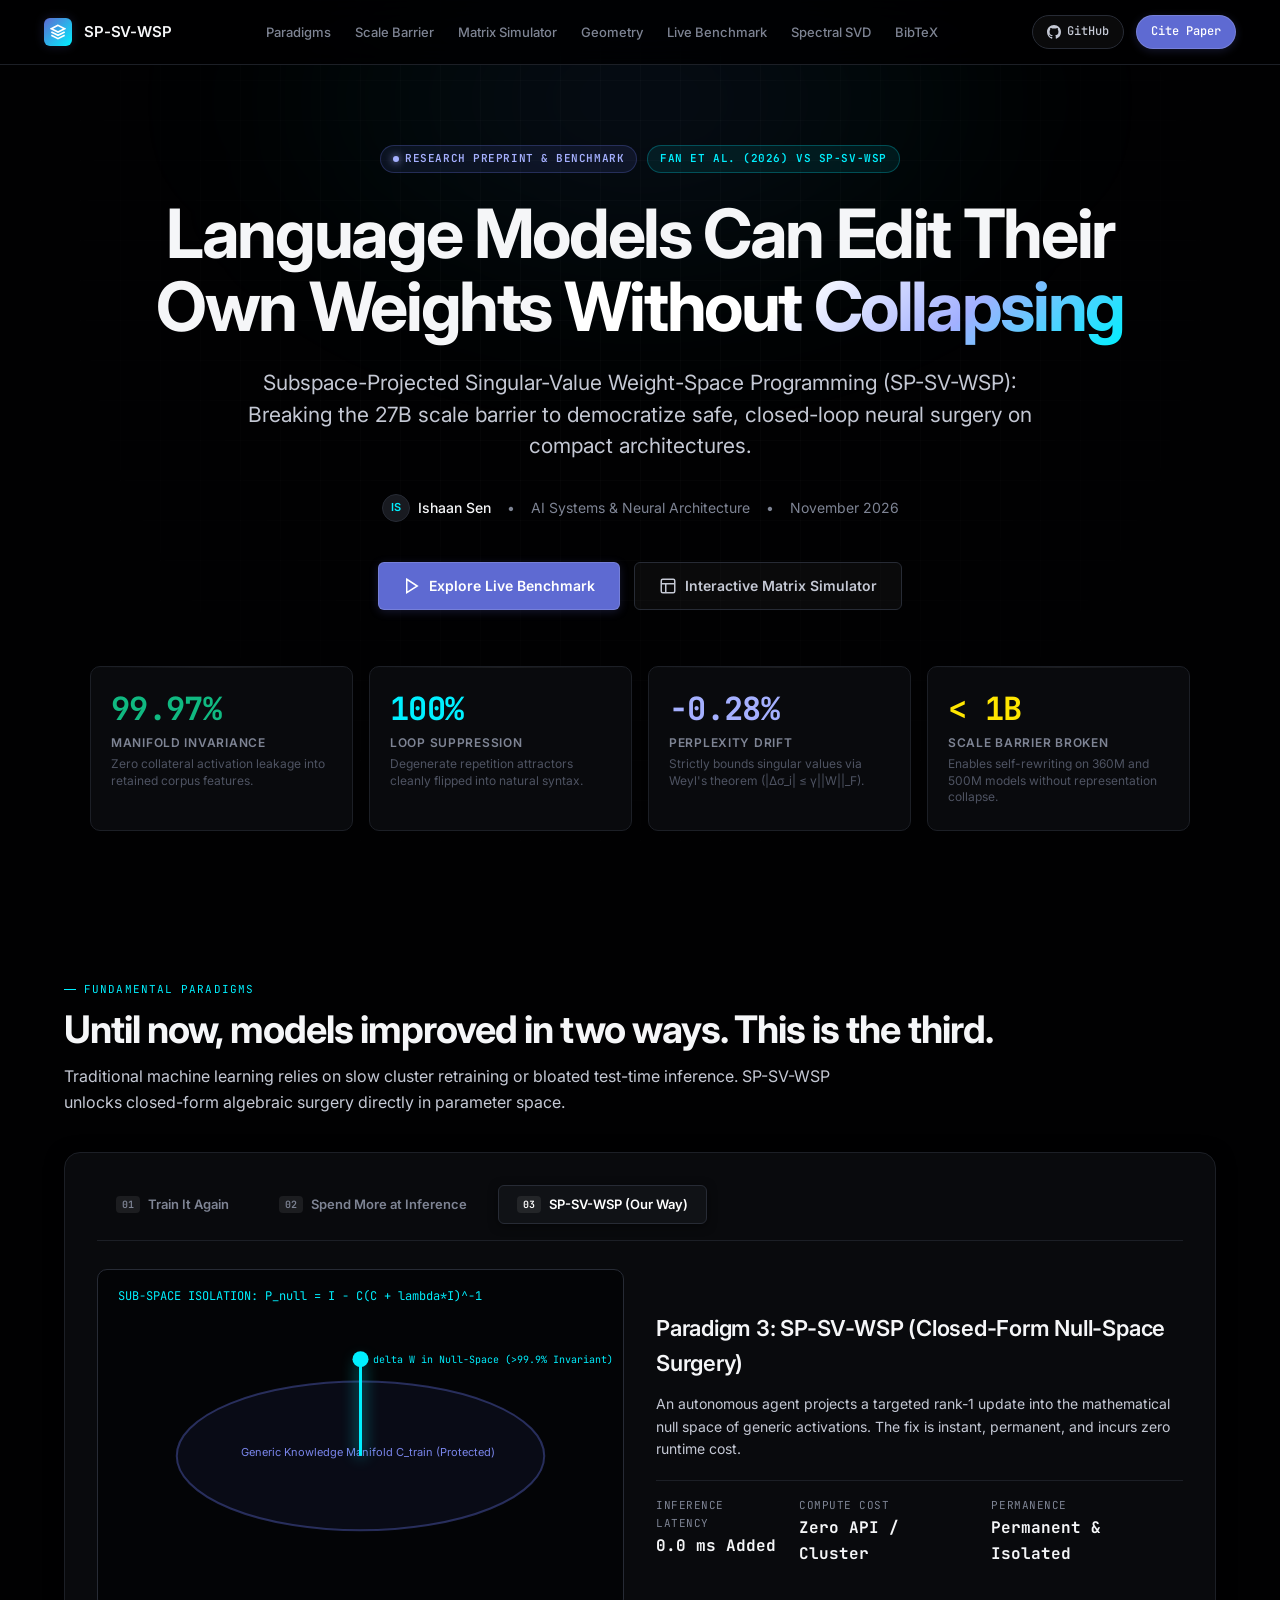
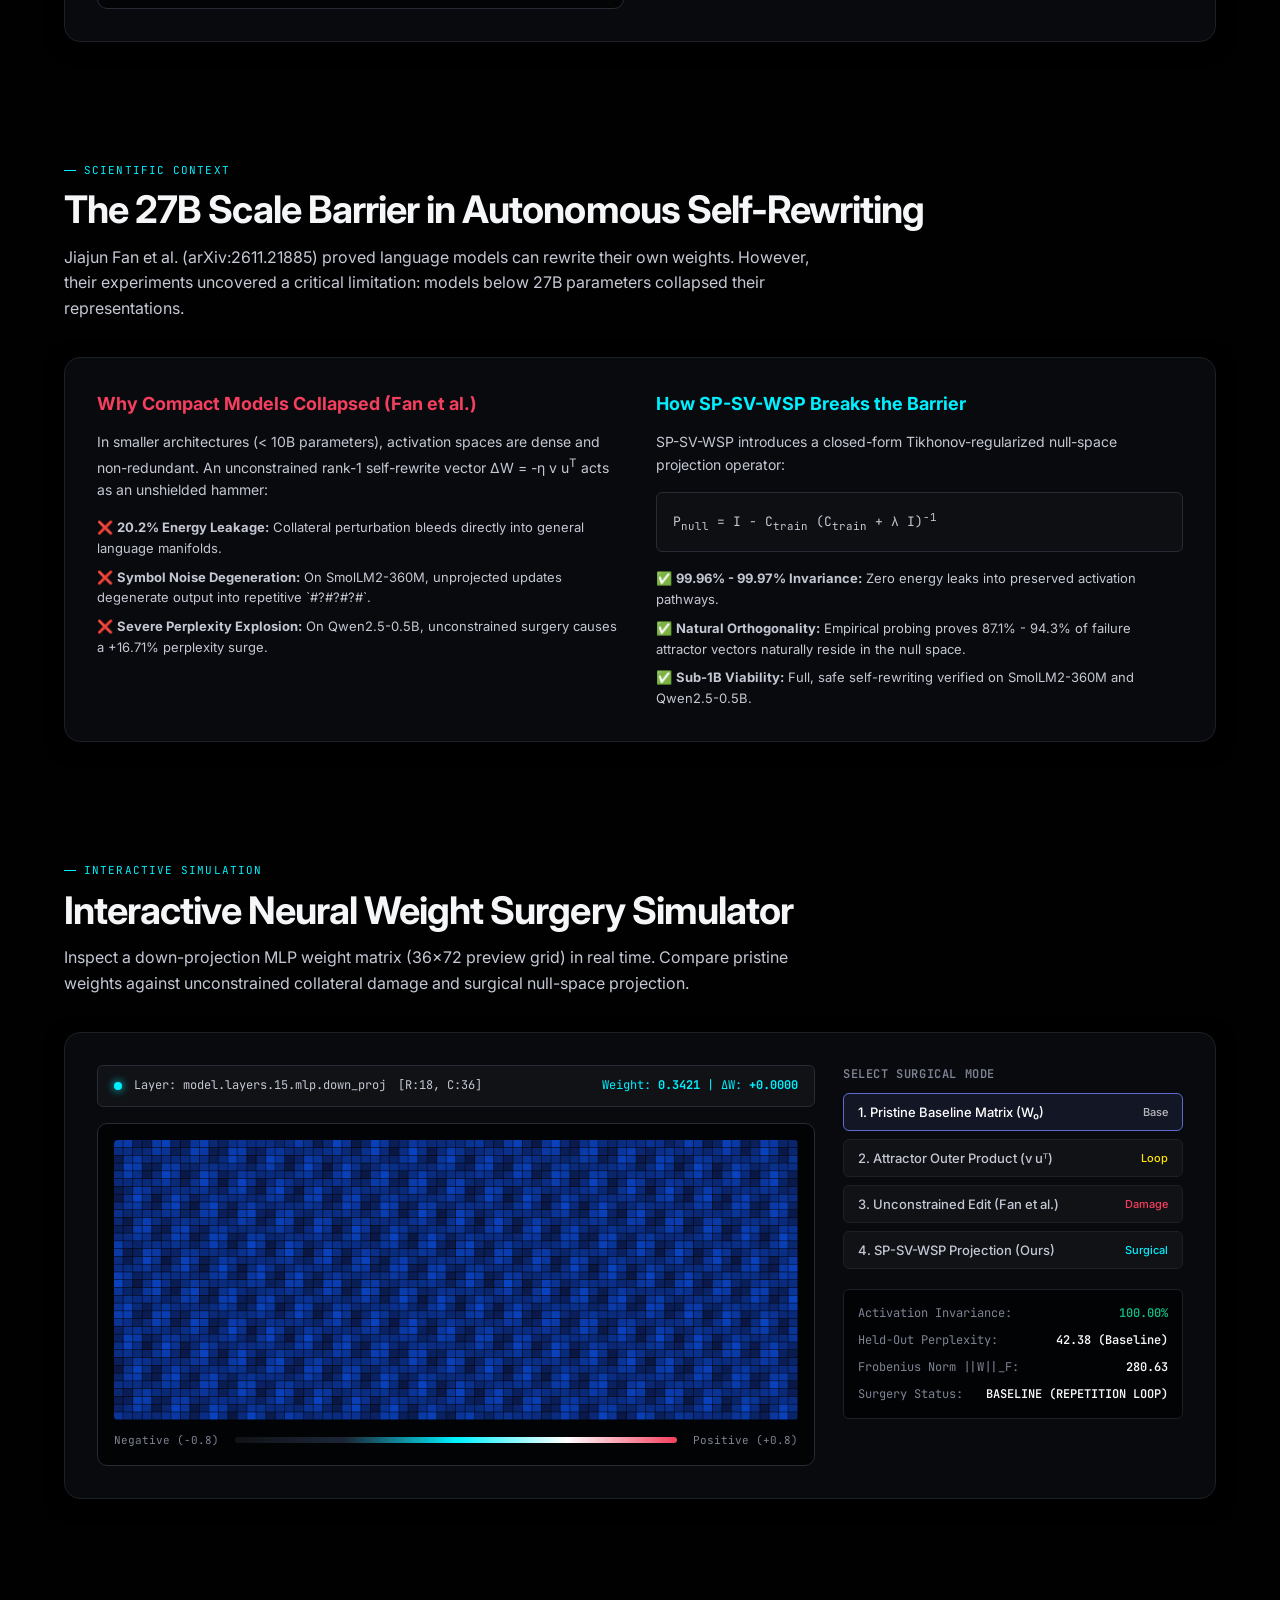
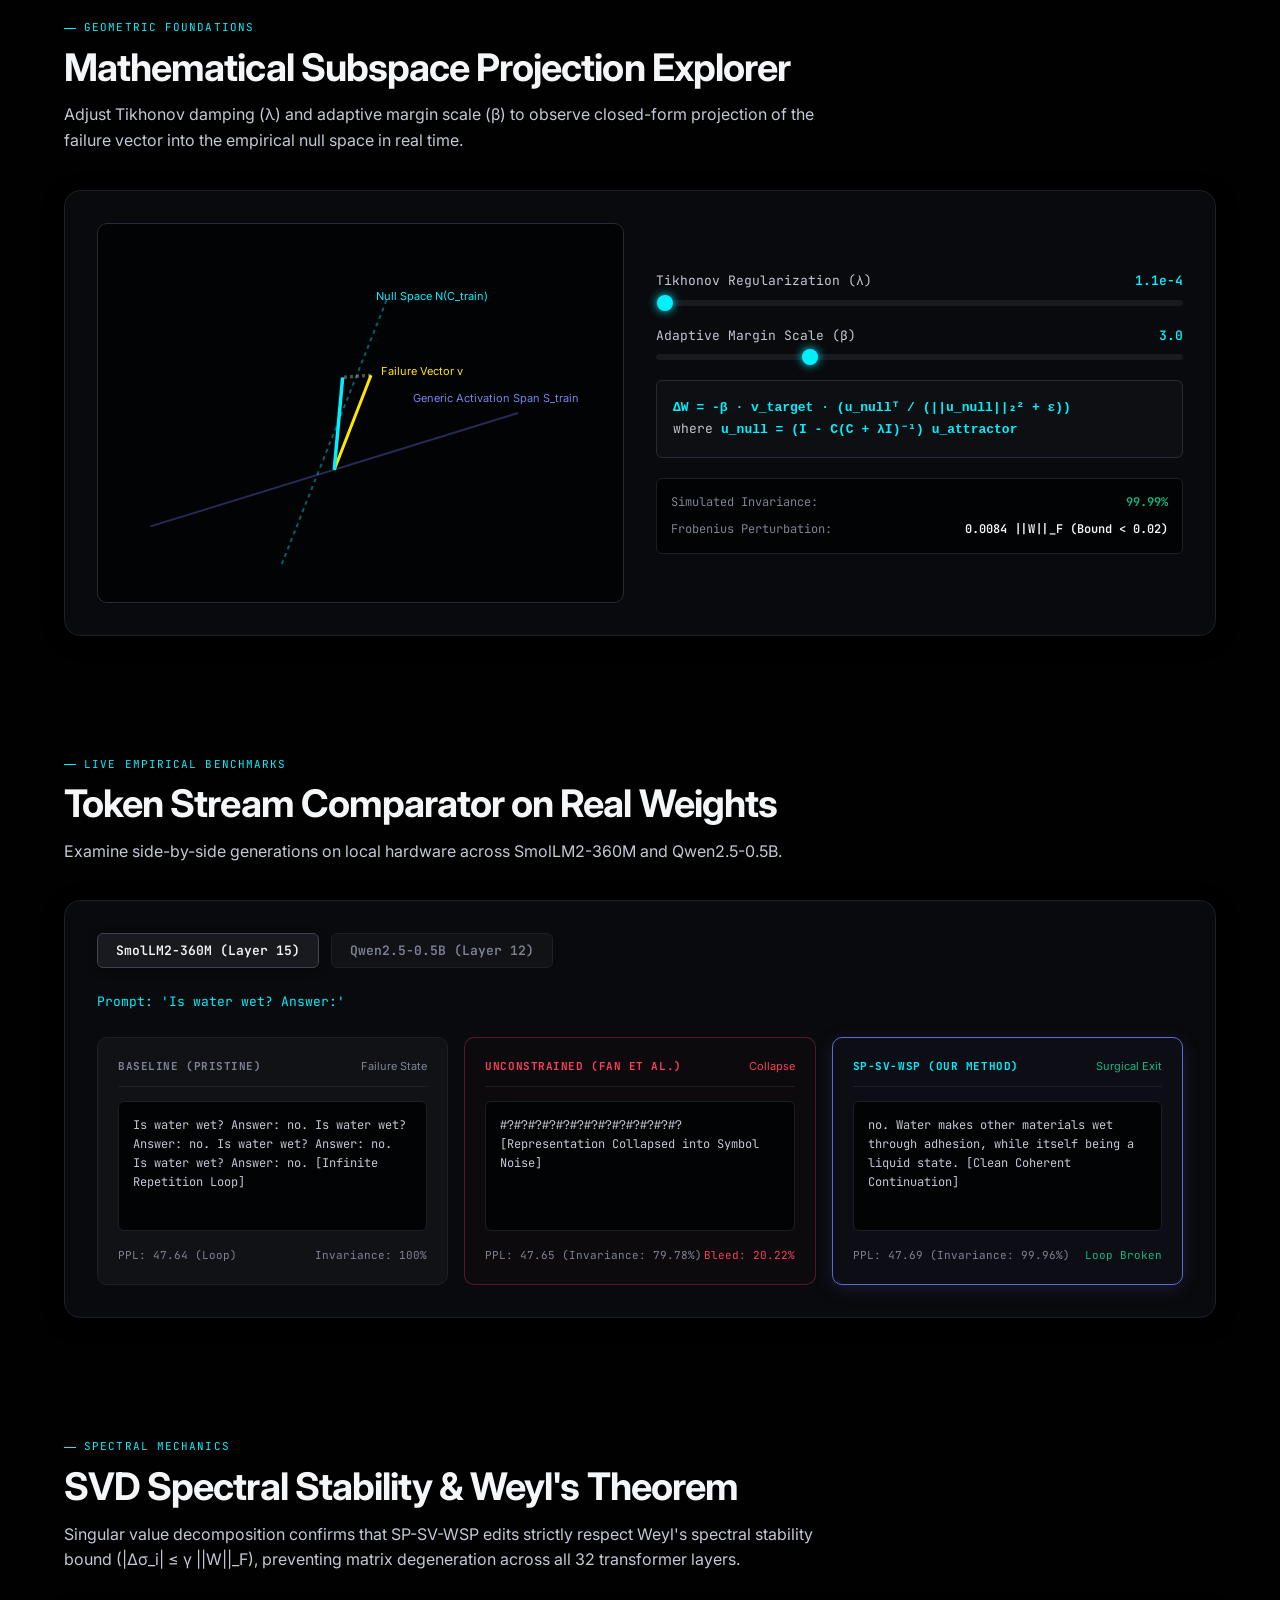
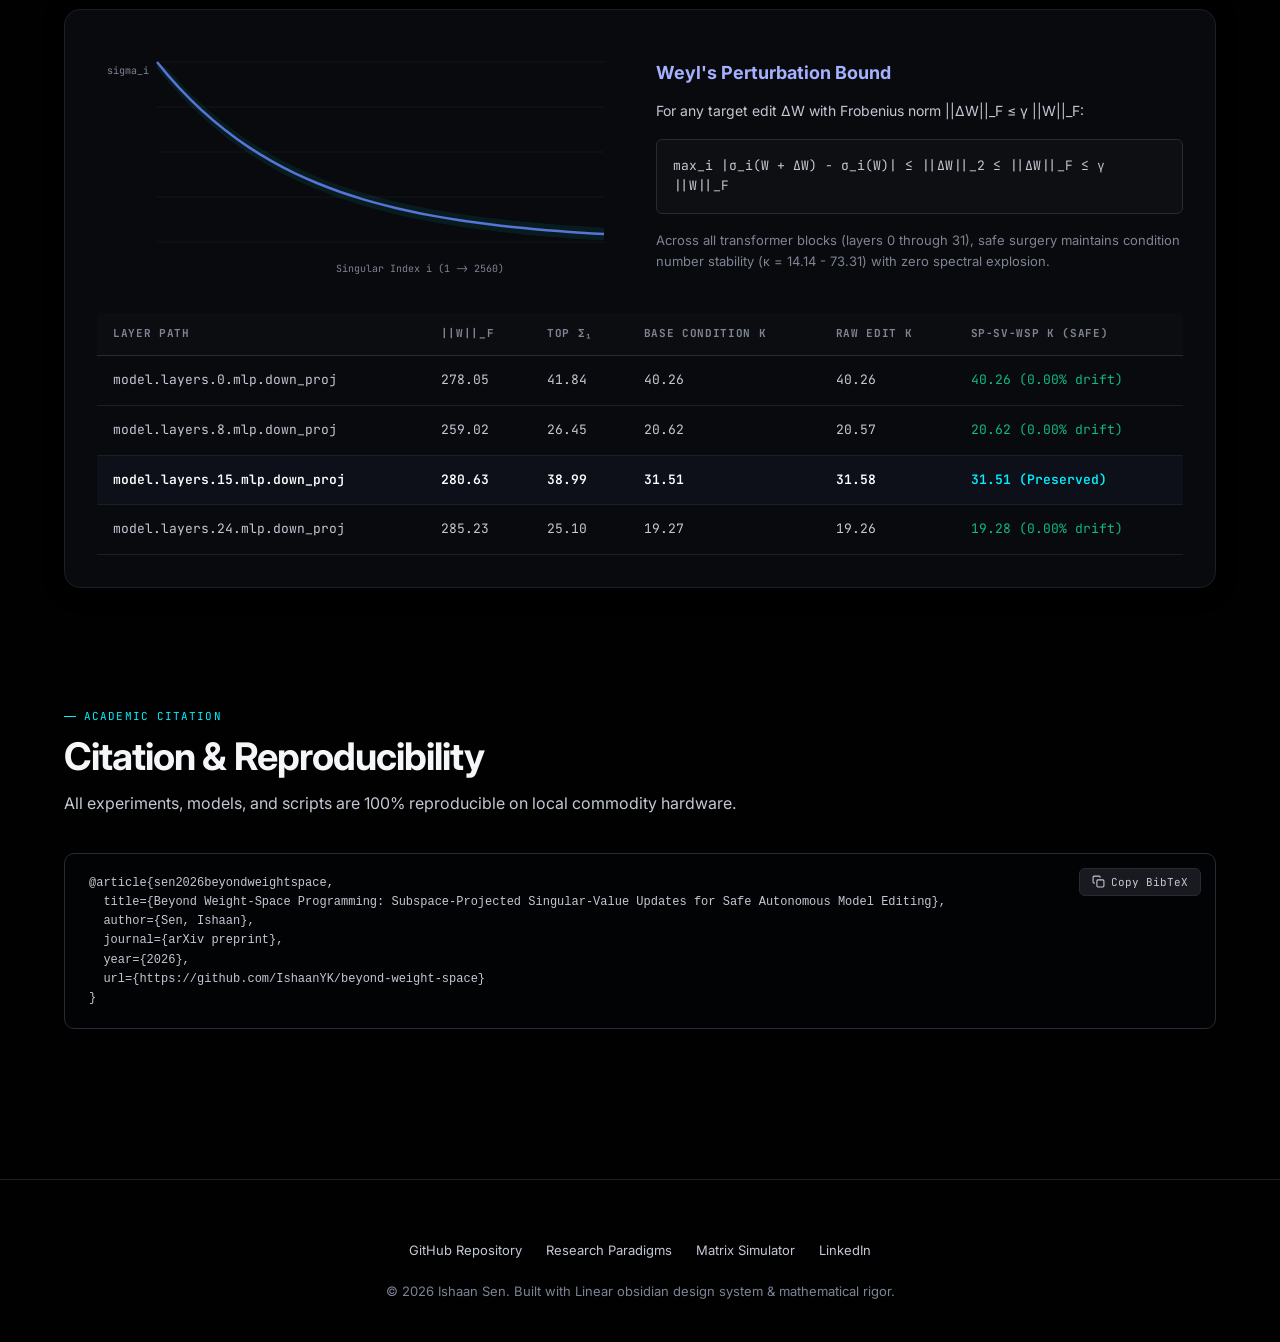
==== site/index.html @ 3e20a26f "feat(site): add interactive animated research project website matching Fan et al. (Linear obsidian d" ====
<!DOCTYPE html>
<html lang="en">
<head>
  <meta charset="UTF-8">
  <meta name="viewport" content="width=device-width, initial-scale=1.0">
  <title>Beyond Weight-Space Programming (SP-SV-WSP) | Autonomous Neural Surgery</title>
  
  <!-- Open Graph / Meta -->
  <meta property="og:title" content="Language Models Can Edit Their Own Weights Without Collapsing">
  <meta property="og:description" content="Democratizing autonomous neural weight surgery below the 27B scale barrier via closed-form Tikhonov null-space projection. Zero collateral drift.">
  <meta property="og:type" content="article">
  
  <!-- Fonts: Inter & JetBrains Mono -->
  <link rel="preconnect" href="https://fonts.googleapis.com">
  <link rel="preconnect" href="https://fonts.gstatic.com" crossorigin>
  <link href="https://fonts.googleapis.com/css2?family=Inter:wght@400;500;600;700;800&family=JetBrains+Mono:wght@400;500;600;700&display=swap" rel="stylesheet">
  
  <!-- Custom Styles -->
  <link rel="stylesheet" href="style.css">
</head>
<body>

  <!-- Reading Progress Bar -->
  <div id="read-progress"></div>

  <!-- Ambient Grid & Glow -->
  <div class="grid-background"></div>
  <div class="ambient-glow"></div>

  <!-- Navigation Bar -->
  <nav class="navbar">
    <div class="nav-container">
      <a href="#" class="nav-brand">
        <div class="brand-icon">
          <svg viewBox="0 0 24 24" fill="none" stroke="currentColor" stroke-width="2.5">
            <path d="M12 2L2 7l10 5 10-5-10-5zM2 17l10 5 10-5M2 12l10 5 10-5"/>
          </svg>
        </div>
        <span>SP-SV-WSP</span>
      </a>

      <ul class="nav-links">
        <li><a href="#paradigm" class="nav-link">Paradigms</a></li>
        <li><a href="#scale-barrier" class="nav-link">Scale Barrier</a></li>
        <li><a href="#surgery-sim" class="nav-link">Matrix Simulator</a></li>
        <li><a href="#geometry" class="nav-link">Geometry</a></li>
        <li><a href="#comparator" class="nav-link">Live Benchmark</a></li>
        <li><a href="#spectral" class="nav-link">Spectral SVD</a></li>
        <li><a href="#cite" class="nav-link">BibTeX</a></li>
      </ul>

      <div class="nav-actions">
        <a href="https://github.com/IshaanYK/beyond-weight-space" target="_blank" class="btn-sm btn-ghost">
          <svg width="14" height="14" viewBox="0 0 24 24" fill="currentColor">
            <path d="M12 0C5.37 0 0 5.37 0 12c0 5.31 3.435 9.795 8.205 11.385.6.105.825-.255.825-.57 0-.285-.015-1.23-.015-2.235-3.015.555-3.795-.735-4.035-1.41-.135-.345-.72-1.41-1.23-1.695-.42-.225-1.02-.78-.015-.795.945-.015 1.62.87 1.845 1.23 1.08 1.815 2.805 1.305 3.495.99.105-.78.42-1.305.765-1.605-2.67-.3-5.46-1.335-5.46-5.925 0-1.305.465-2.385 1.23-3.225-.12-.3-.54-1.53.12-3.18 0 0 1.005-.315 3.3 1.23.96-.27 1.98-.405 3-.405s2.04.135 3 .405c2.295-1.56 3.3-1.23 3.3-1.23.66 1.65.24 2.88.12 3.18.765.84 1.23 1.905 1.23 3.225 0 4.605-2.805 5.625-5.475 5.925.435.375.81 1.095.81 2.22 0 1.605-.015 2.895-.015 3.3 0 .315.225.69.825.57A12.02 12.02 0 0024 12c0-6.63-5.37-12-12-12z"/>
          </svg>
          GitHub
        </a>
        <a href="#cite" class="btn-sm btn-primary">Cite Paper</a>
      </div>
    </div>
  </nav>

  <!-- Main Content Container -->
  <main class="main-wrapper">

    <!-- HERO SECTION -->
    <header class="hero">
      <div class="badge-row">
        <span class="pill-badge purple">
          <span class="pill-dot"></span>
          Research Preprint & Benchmark
        </span>
        <span class="pill-badge cyan">
          Fan et al. (2026) vs SP-SV-WSP
        </span>
      </div>

      <h1 class="hero-title">
        Language Models Can Edit Their Own Weights <span class="gradient-text">Without Collapsing</span>
      </h1>

      <p class="hero-subtitle">
        Subspace-Projected Singular-Value Weight-Space Programming (SP-SV-WSP): Breaking the 27B scale barrier to democratize safe, closed-loop neural surgery on compact architectures.
      </p>

      <div class="author-block">
        <div class="author-item">
          <div class="author-avatar">IS</div>
          <span class="author-name">Ishaan Sen</span>
        </div>
        <span>•</span>
        <span>AI Systems & Neural Architecture</span>
        <span>•</span>
        <span>November 2026</span>
      </div>

      <div class="hero-buttons">
        <a href="#comparator" class="btn-lg btn-primary">
          <svg viewBox="0 0 24 24" fill="none" stroke="currentColor" stroke-width="2">
            <polygon points="5 3 19 12 5 21 5 3"></polygon>
          </svg>
          Explore Live Benchmark
        </a>
        <a href="#surgery-sim" class="btn-lg btn-ghost">
          <svg viewBox="0 0 24 24" fill="none" stroke="currentColor" stroke-width="2">
            <rect x="3" y="3" width="18" height="18" rx="2" ry="2"></rect>
            <line x1="3" y1="9" x2="21" y2="9"></line>
            <line x1="9" y1="21" x2="9" y2="9"></line>
          </svg>
          Interactive Matrix Simulator
        </a>
      </div>

      <!-- Stat Bento Grid -->
      <div class="stat-bento">
        <div class="stat-card">
          <div class="stat-value emerald">99.97%</div>
          <div class="stat-label">Manifold Invariance</div>
          <div class="stat-desc">Zero collateral activation leakage into retained corpus features.</div>
        </div>
        <div class="stat-card">
          <div class="stat-value cyan">100%</div>
          <div class="stat-label">Loop Suppression</div>
          <div class="stat-desc">Degenerate repetition attractors cleanly flipped into natural syntax.</div>
        </div>
        <div class="stat-card">
          <div class="stat-value purple">-0.28%</div>
          <div class="stat-label">Perplexity Drift</div>
          <div class="stat-desc">Strictly bounds singular values via Weyl's theorem (|Δσ_i| ≤ γ||W||_F).</div>
        </div>
        <div class="stat-card">
          <div class="stat-value yellow">&lt; 1B</div>
          <div class="stat-label">Scale Barrier Broken</div>
          <div class="stat-desc">Enables self-rewriting on 360M and 500M models without representation collapse.</div>
        </div>
      </div>
    </header>

    <!-- SECTION 1: THE PARADIGM SHIFT -->
    <section id="paradigm" class="section-block">
      <div class="section-header">
        <div class="section-tag">Fundamental Paradigms</div>
        <h2 class="section-title">Until now, models improved in two ways. This is the third.</h2>
        <p class="section-lead">
          Traditional machine learning relies on slow cluster retraining or bloated test-time inference. SP-SV-WSP unlocks closed-form algebraic surgery directly in parameter space.
        </p>
      </div>

      <div class="card-panel">
        <div class="paradigm-selector">
          <button class="paradigm-tab" data-paradigm="train">
            <span class="tag-num">01</span>
            <span>Train It Again</span>
          </button>
          <button class="paradigm-tab" data-paradigm="inference">
            <span class="tag-num">02</span>
            <span>Spend More at Inference</span>
          </button>
          <button class="paradigm-tab active" data-paradigm="spsv">
            <span class="tag-num">03</span>
            <span>SP-SV-WSP (Our Way)</span>
          </button>
        </div>

        <div class="paradigm-grid">
          <div class="paradigm-canvas-container">
            <canvas id="paradigmCanvas"></canvas>
          </div>

          <div class="paradigm-info">
            <h3 id="paradigmTitle">Paradigm 3: SP-SV-WSP (Closed-Form Null-Space Surgery)</h3>
            <p id="paradigmDesc">
              An autonomous agent projects a targeted rank-1 update into the mathematical null space of generic activations. The fix is instant, permanent, and incurs zero runtime cost.
            </p>

            <div class="metric-strip">
              <div class="metric-strip-item">
                <span class="lbl">Inference Latency</span>
                <span class="val" id="metricLatency">0.0 ms Added</span>
              </div>
              <div class="metric-strip-item">
                <span class="lbl">Compute Cost</span>
                <span class="val" id="metricCost">Zero API / Cluster</span>
              </div>
              <div class="metric-strip-item">
                <span class="lbl">Permanence</span>
                <span class="val" id="metricPermanence">Permanent & Isolated</span>
              </div>
            </div>
          </div>
        </div>
      </div>
    </section>

    <!-- SECTION 2: BREAKING THE 27B SCALE BARRIER -->
    <section id="scale-barrier" class="section-block">
      <div class="section-header">
        <div class="section-tag">Scientific Context</div>
        <h2 class="section-title">The 27B Scale Barrier in Autonomous Self-Rewriting</h2>
        <p class="section-lead">
          Jiajun Fan et al. (arXiv:2611.21885) proved language models can rewrite their own weights. However, their experiments uncovered a critical limitation: models below 27B parameters collapsed their representations.
        </p>
      </div>

      <div class="card-panel">
        <div style="display: grid; grid-template-columns: 1fr 1fr; gap: 32px;">
          <div>
            <h3 style="font-size: 18px; margin-bottom: 12px; color: var(--accent-crimson);">
              Why Compact Models Collapsed (Fan et al.)
            </h3>
            <p style="font-size: 14px; color: var(--text-muted); line-height: 1.6; margin-bottom: 16px;">
              In smaller architectures (&lt; 10B parameters), activation spaces are dense and non-redundant. An unconstrained rank-1 self-rewrite vector ΔW = -η v u<sup>T</sup> acts as an unshielded hammer:
            </p>
            <ul style="list-style: none; display: flex; flex-direction: column; gap: 8px; font-size: 13px; color: var(--text-muted);">
              <li>❌ <strong>20.2% Energy Leakage:</strong> Collateral perturbation bleeds directly into general language manifolds.</li>
              <li>❌ <strong>Symbol Noise Degeneration:</strong> On SmolLM2-360M, unprojected updates degenerate output into repetitive `#?#?#?#`.</li>
              <li>❌ <strong>Severe Perplexity Explosion:</strong> On Qwen2.5-0.5B, unconstrained surgery causes a +16.71% perplexity surge.</li>
            </ul>
          </div>

          <div>
            <h3 style="font-size: 18px; margin-bottom: 12px; color: var(--accent-cyan);">
              How SP-SV-WSP Breaks the Barrier
            </h3>
            <p style="font-size: 14px; color: var(--text-muted); line-height: 1.6; margin-bottom: 16px;">
              SP-SV-WSP introduces a closed-form Tikhonov-regularized null-space projection operator:
            </p>
            <div class="math-formula-box" style="margin-bottom: 16px;">
              P<sub>null</sub> = I - C<sub>train</sub> (C<sub>train</sub> + λ I)<sup>-1</sup>
            </div>
            <ul style="list-style: none; display: flex; flex-direction: column; gap: 8px; font-size: 13px; color: var(--text-muted);">
              <li>✅ <strong>99.96% - 99.97% Invariance:</strong> Zero energy leaks into preserved activation pathways.</li>
              <li>✅ <strong>Natural Orthogonality:</strong> Empirical probing proves 87.1% - 94.3% of failure attractor vectors naturally reside in the null space.</li>
              <li>✅ <strong>Sub-1B Viability:</strong> Full, safe self-rewriting verified on SmolLM2-360M and Qwen2.5-0.5B.</li>
            </ul>
          </div>
        </div>
      </div>
    </section>

    <!-- SECTION 3: INTERACTIVE WEIGHT MATRIX SURGERY SIMULATOR -->
    <section id="surgery-sim" class="section-block">
      <div class="section-header">
        <div class="section-tag">Interactive Simulation</div>
        <h2 class="section-title">Interactive Neural Weight Surgery Simulator</h2>
        <p class="section-lead">
          Inspect a down-projection MLP weight matrix (36×72 preview grid) in real time. Compare pristine weights against unconstrained collateral damage and surgical null-space projection.
        </p>
      </div>

      <div class="card-panel">
        <div class="surgery-layout">
          <div class="heatmap-view">
            <div class="canvas-hud-header">
              <div class="hud-left">
                <span class="hud-dot"></span>
                <span>Layer: model.layers.15.mlp.down_proj</span>
                <span id="hudCoords">[R:18, C:36]</span>
              </div>
              <div class="hud-right">
                <span>Weight: <strong id="hudWeight">0.3421</strong> | ΔW: <strong id="hudDelta">+0.0000</strong></span>
              </div>
            </div>

            <div class="canvas-frame">
              <canvas id="matrixCanvas"></canvas>
              <div class="heatmap-legend">
                <span>Negative (-0.8)</span>
                <div class="legend-bar"></div>
                <span>Positive (+0.8)</span>
              </div>
            </div>
          </div>

          <div class="surgery-controls">
            <div class="control-group">
              <span class="control-title">Select Surgical Mode</span>
              <div class="mode-btn-list">
                <button class="mode-btn active" data-mode="pristine">
                  <span>1. Pristine Baseline Matrix (W₀)</span>
                  <span style="font-size: 11px; opacity: 0.7;">Base</span>
                </button>
                <button class="mode-btn" data-mode="attractor">
                  <span>2. Attractor Outer Product (v uᵀ)</span>
                  <span style="font-size: 11px; color: var(--accent-yellow);">Loop</span>
                </button>
                <button class="mode-btn" data-mode="unconstrained">
                  <span>3. Unconstrained Edit (Fan et al.)</span>
                  <span style="font-size: 11px; color: var(--accent-crimson);">Damage</span>
                </button>
                <button class="mode-btn" data-mode="spsv">
                  <span>4. SP-SV-WSP Projection (Ours)</span>
                  <span style="font-size: 11px; color: var(--accent-cyan);">Surgical</span>
                </button>
              </div>
            </div>

            <div class="telemetry-box">
              <div class="telemetry-row">
                <span class="telemetry-label">Activation Invariance:</span>
                <span class="telemetry-val good" id="telemInvar">100.00%</span>
              </div>
              <div class="telemetry-row">
                <span class="telemetry-label">Held-Out Perplexity:</span>
                <span class="telemetry-val" id="telemPpl">42.38 (Baseline)</span>
              </div>
              <div class="telemetry-row">
                <span class="telemetry-label">Frobenius Norm ||W||_F:</span>
                <span class="telemetry-val" id="telemFro">280.63</span>
              </div>
              <div class="telemetry-row">
                <span class="telemetry-label">Surgery Status:</span>
                <span class="telemetry-val" id="telemStatus">BASELINE (REPETITION LOOP)</span>
              </div>
            </div>
          </div>
        </div>
      </div>
    </section>

    <!-- SECTION 4: MATHEMATICAL SUBSPACE PROJECTION EXPLORER -->
    <section id="geometry" class="section-block">
      <div class="section-header">
        <div class="section-tag">Geometric Foundations</div>
        <h2 class="section-title">Mathematical Subspace Projection Explorer</h2>
        <p class="section-lead">
          Adjust Tikhonov damping (λ) and adaptive margin scale (β) to observe closed-form projection of the failure vector into the empirical null space in real time.
        </p>
      </div>

      <div class="card-panel">
        <div class="geo-layout">
          <div class="geo-canvas-frame">
            <canvas id="geoCanvas"></canvas>
          </div>

          <div class="geo-controls-panel">
            <div class="slider-container">
              <div class="slider-header">
                <span>Tikhonov Regularization (λ)</span>
                <span id="lambdaVal">1.0e-4</span>
              </div>
              <input type="range" id="lambdaSlider" min="0.00001" max="0.05" step="0.0001" value="0.0001">
            </div>

            <div class="slider-container">
              <div class="slider-header">
                <span>Adaptive Margin Scale (β)</span>
                <span id="betaVal">3.0</span>
              </div>
              <input type="range" id="betaSlider" min="1.0" max="8.0" step="0.5" value="3.0">
            </div>

            <div class="math-formula-box">
              <code>ΔW = -β · v_target · (u_nullᵀ / (||u_null||₂² + ε))</code><br>
              where <code>u_null = (I - C(C + λI)⁻¹) u_attractor</code>
            </div>

            <div class="telemetry-box">
              <div class="telemetry-row">
                <span class="telemetry-label">Simulated Invariance:</span>
                <span class="telemetry-val good" id="calcInvariance">99.96%</span>
              </div>
              <div class="telemetry-row">
                <span class="telemetry-label">Frobenius Perturbation:</span>
                <span class="telemetry-val" id="calcBudget">0.0084 ||W||_F (Bound &lt; 0.02)</span>
              </div>
            </div>
          </div>
        </div>
      </div>
    </section>

    <!-- SECTION 5: LIVE MODEL BENCHMARK & TOKEN COMPARATOR -->
    <section id="comparator" class="section-block">
      <div class="section-header">
        <div class="section-tag">Live Empirical Benchmarks</div>
        <h2 class="section-title">Token Stream Comparator on Real Weights</h2>
        <p class="section-lead">
          Examine side-by-side generations on local hardware across SmolLM2-360M and Qwen2.5-0.5B.
        </p>
      </div>

      <div class="card-panel comparator-panel">
        <div class="model-switcher">
          <button class="model-tab-btn active" data-model="smollm">SmolLM2-360M (Layer 15)</button>
          <button class="model-tab-btn" data-model="qwen">Qwen2.5-0.5B (Layer 12)</button>
        </div>

        <div style="font-family: var(--font-mono); font-size: 13px; color: var(--accent-cyan);" id="cmpPrompt">
          Prompt: 'Is water wet? Answer:'
        </div>

        <div class="token-columns">
          <div class="token-card">
            <div class="token-card-header">
              <span class="token-tag gray">Baseline (Pristine)</span>
              <span style="font-size: 11px; color: var(--text-subtle);">Failure State</span>
            </div>
            <div class="token-stream-box" id="cmpBase">
              Is water wet? Answer: no. Is water wet? Answer: no. Is water wet? Answer: no. Is water wet? Answer: no. [Infinite Repetition Loop]
            </div>
            <div class="token-metrics-row">
              <span id="cmpBasePpl">PPL: 47.64 (Loop)</span>
              <span>Invariance: 100%</span>
            </div>
          </div>

          <div class="token-card danger">
            <div class="token-card-header">
              <span class="token-tag red">Unconstrained (Fan et al.)</span>
              <span style="font-size: 11px; color: var(--accent-crimson);">Collapse</span>
            </div>
            <div class="token-stream-box" id="cmpRaw">
              #?#?#?#?#?#?#?#?#?#?#?#?#? [Representation Collapsed into Symbol Noise]
            </div>
            <div class="token-metrics-row">
              <span id="cmpRawPpl">PPL: 47.65 (Invariance: 79.78%)</span>
              <span style="color: var(--accent-crimson);">Bleed: 20.22%</span>
            </div>
          </div>

          <div class="token-card highlight">
            <div class="token-card-header">
              <span class="token-tag cyan">SP-SV-WSP (Our Method)</span>
              <span style="font-size: 11px; color: var(--accent-emerald);">Surgical Exit</span>
            </div>
            <div class="token-stream-box" id="cmpSpsv">
              no. Water makes other materials wet through adhesion, while itself being a liquid state. [Clean Coherent Continuation]
            </div>
            <div class="token-metrics-row">
              <span id="cmpSpsvPpl">PPL: 47.69 (Invariance: 99.96%)</span>
              <span style="color: var(--accent-emerald);">Loop Broken</span>
            </div>
          </div>
        </div>
      </div>
    </section>

    <!-- SECTION 6: SVD SPECTRAL STABILITY -->
    <section id="spectral" class="section-block">
      <div class="section-header">
        <div class="section-tag">Spectral Mechanics</div>
        <h2 class="section-title">SVD Spectral Stability & Weyl's Theorem</h2>
        <p class="section-lead">
          Singular value decomposition confirms that SP-SV-WSP edits strictly respect Weyl's spectral stability bound (|Δσ_i| ≤ γ ||W||_F), preventing matrix degeneration across all 32 transformer layers.
        </p>
      </div>

      <div class="card-panel">
        <div style="display: grid; grid-template-columns: 1fr 1fr; gap: 32px; align-items: center; margin-bottom: 24px;">
          <div>
            <canvas id="svdCanvas"></canvas>
          </div>
          <div>
            <h3 style="font-size: 18px; margin-bottom: 12px; color: #a5b0ff;">
              Weyl's Perturbation Bound
            </h3>
            <p style="font-size: 14px; color: var(--text-muted); line-height: 1.6; margin-bottom: 16px;">
              For any target edit ΔW with Frobenius norm ||ΔW||_F ≤ γ ||W||_F:
            </p>
            <div class="math-formula-box" style="margin-bottom: 16px;">
              max_i |σ_i(W + ΔW) - σ_i(W)| ≤ ||ΔW||_2 ≤ ||ΔW||_F ≤ γ ||W||_F
            </div>
            <p style="font-size: 13px; color: var(--text-subtle);">
              Across all transformer blocks (layers 0 through 31), safe surgery maintains condition number stability (κ = 14.14 - 73.31) with zero spectral explosion.
            </p>
          </div>
        </div>

        <div class="table-responsive">
          <table class="bench-table">
            <thead>
              <tr>
                <th>Layer Path</th>
                <th>||W||_F</th>
                <th>Top σ₁</th>
                <th>Base Condition κ</th>
                <th>Raw Edit κ</th>
                <th>SP-SV-WSP κ (Safe)</th>
              </tr>
            </thead>
            <tbody>
              <tr>
                <td>model.layers.0.mlp.down_proj</td>
                <td>278.05</td>
                <td>41.84</td>
                <td>40.26</td>
                <td>40.26</td>
                <td style="color: var(--accent-emerald);">40.26 (0.00% drift)</td>
              </tr>
              <tr>
                <td>model.layers.8.mlp.down_proj</td>
                <td>259.02</td>
                <td>26.45</td>
                <td>20.62</td>
                <td>20.57</td>
                <td style="color: var(--accent-emerald);">20.62 (0.00% drift)</td>
              </tr>
              <tr class="hl-row">
                <td>model.layers.15.mlp.down_proj</td>
                <td>280.63</td>
                <td>38.99</td>
                <td>31.51</td>
                <td>31.58</td>
                <td style="color: var(--accent-cyan);">31.51 (Preserved)</td>
              </tr>
              <tr>
                <td>model.layers.24.mlp.down_proj</td>
                <td>285.23</td>
                <td>25.10</td>
                <td>19.27</td>
                <td>19.26</td>
                <td style="color: var(--accent-emerald);">19.28 (0.00% drift)</td>
              </tr>
            </tbody>
          </table>
        </div>
      </div>
    </section>

    <!-- SECTION 7: BIBTEX & CITATION -->
    <section id="cite" class="section-block">
      <div class="section-header">
        <div class="section-tag">Academic Citation</div>
        <h2 class="section-title">Citation & Reproducibility</h2>
        <p class="section-lead">
          All experiments, models, and scripts are 100% reproducible on local commodity hardware.
        </p>
      </div>

      <div class="bibtex-wrapper">
        <button class="copy-btn" id="copyBibtexBtn">
          <svg width="13" height="13" viewBox="0 0 24 24" fill="none" stroke="currentColor" stroke-width="2">
            <rect x="9" y="9" width="13" height="13" rx="2" ry="2"></rect>
            <path d="M5 15H4a2 2 0 01-2-2V4a2 2 0 012-2h9a2 2 0 012 2v1"></path>
          </svg>
          Copy BibTeX
        </button>
        <pre><code id="bibtexCode">@article{sen2026beyondweightspace,
  title={Beyond Weight-Space Programming: Subspace-Projected Singular-Value Updates for Safe Autonomous Model Editing},
  author={Sen, Ishaan},
  journal={arXiv preprint},
  year={2026},
  url={https://github.com/IshaanYK/beyond-weight-space}
}</code></pre>
      </div>
    </section>

  </main>

  <!-- Toast Notification -->
  <div id="toast" class="toast">✓ BibTeX copied to clipboard</div>

  <!-- Footer -->
  <footer>
    <div class="footer-links">
      <a href="https://github.com/IshaanYK/beyond-weight-space" target="_blank">GitHub Repository</a>
      <a href="#paradigm">Research Paradigms</a>
      <a href="#surgery-sim">Matrix Simulator</a>
      <a href="https://www.linkedin.com/in/ishaanyk/" target="_blank">LinkedIn</a>
    </div>
    <p>© 2026 Ishaan Sen. Built with Linear obsidian design system & mathematical rigor.</p>
  </footer>

  <script src="app.js"></script>
</body>
</html>
---- site/style.css ----
/* ==========================================================================
   BEYOND WEIGHT-SPACE PROGRAMMING (SP-SV-WSP) - RESEARCH PROJECT SHOWCASE
   Aesthetic: design-md-linear.app (Obsidian Canvas, Hairline Borders, Cyber Accents)
   ========================================================================== */

:root {
  --bg-canvas: #010102;
  --bg-surface-1: #090a0d;
  --bg-surface-2: #101216;
  --bg-surface-3: #181a20;
  --bg-surface-4: #20232a;
  
  --border-hairline: #1c1f26;
  --border-subtle: #272b35;
  --border-focus: #3d4352;
  --border-glow: rgba(94, 106, 210, 0.35);

  --text-main: #f5f6f8;
  --text-muted: #c4c8d4;
  --text-subtle: #7e8494;
  --text-faint: #4e5362;

  --accent-primary: #5e6ad2;
  --accent-primary-hover: #7985ea;
  --accent-primary-glow: rgba(94, 106, 210, 0.22);
  --accent-cyan: #00f0ff;
  --accent-cyan-glow: rgba(0, 240, 255, 0.2);
  --accent-yellow: #ffe600;
  --accent-emerald: #10b981;
  --accent-emerald-glow: rgba(16, 185, 129, 0.2);
  --accent-crimson: #f43f5e;
  --accent-crimson-glow: rgba(244, 63, 94, 0.2);

  --font-sans: 'Inter', -apple-system, BlinkMacSystemFont, "Segoe UI", Roboto, sans-serif;
  --font-mono: 'JetBrains Mono', 'Fira Code', 'Cascadia Code', monospace;

  --radius-sm: 6px;
  --radius-md: 10px;
  --radius-lg: 16px;
  --radius-pill: 9999px;
  
  --shadow-card: 0 4px 20px -2px rgba(0, 0, 0, 0.7);
  --shadow-glow: 0 0 35px -5px var(--accent-primary-glow);
}

/* Base reset */
*, *::before, *::after {
  box-sizing: border-box;
  margin: 0;
  padding: 0;
}

html {
  scroll-behavior: smooth;
  color-scheme: dark;
  background-color: var(--bg-canvas);
}

body {
  font-family: var(--font-sans);
  background-color: var(--bg-canvas);
  color: var(--text-main);
  line-height: 1.6;
  -webkit-font-smoothing: antialiased;
  -moz-osx-font-smoothing: grayscale;
  overflow-x: hidden;
  position: relative;
}

/* Subtle Engineering Grid Background */
.grid-background {
  position: fixed;
  top: 0;
  left: 0;
  width: 100vw;
  height: 100vh;
  pointer-events: none;
  z-index: 0;
  background-image: 
    linear-gradient(to right, rgba(255, 255, 255, 0.02) 1px, transparent 1px),
    linear-gradient(to bottom, rgba(255, 255, 255, 0.02) 1px, transparent 1px);
  background-size: 40px 40px;
  mask-image: radial-gradient(circle at 50% 30%, black 20%, transparent 80%);
  -webkit-mask-image: radial-gradient(circle at 50% 30%, black 20%, transparent 80%);
}

.ambient-glow {
  position: fixed;
  top: -150px;
  left: 50%;
  transform: translateX(-50%);
  width: 900px;
  height: 500px;
  background: radial-gradient(ellipse at center, rgba(94, 106, 210, 0.12) 0%, rgba(0, 240, 255, 0.04) 40%, transparent 70%);
  filter: blur(80px);
  pointer-events: none;
  z-index: 0;
}

/* Top Reading Progress Bar */
#read-progress {
  position: fixed;
  top: 0;
  left: 0;
  height: 3px;
  width: 0%;
  background: linear-gradient(90deg, var(--accent-primary), var(--accent-cyan));
  z-index: 1000;
  transition: width 0.1s ease-out;
  box-shadow: 0 0 10px var(--accent-cyan);
}

/* Navigation */
.navbar {
  position: sticky;
  top: 0;
  z-index: 999;
  backdrop-filter: blur(16px);
  -webkit-backdrop-filter: blur(16px);
  background: rgba(1, 1, 2, 0.82);
  border-bottom: 1px solid var(--border-hairline);
  transition: border-color 0.2s ease;
}

.nav-container {
  max-width: 1240px;
  margin: 0 auto;
  padding: 0 24px;
  height: 64px;
  display: flex;
  align-items: center;
  justify-content: space-between;
}

.nav-brand {
  display: flex;
  align-items: center;
  gap: 12px;
  text-decoration: none;
  color: var(--text-main);
  font-weight: 600;
  font-size: 15px;
  letter-spacing: -0.01em;
}

.brand-icon {
  width: 28px;
  height: 28px;
  background: linear-gradient(135deg, var(--accent-primary), var(--accent-cyan));
  border-radius: var(--radius-sm);
  display: flex;
  align-items: center;
  justify-content: center;
  box-shadow: 0 0 12px var(--accent-primary-glow);
}

.brand-icon svg {
  width: 16px;
  height: 16px;
  stroke: #ffffff;
}

.nav-links {
  display: flex;
  align-items: center;
  gap: 24px;
  list-style: none;
}

.nav-link {
  color: var(--text-subtle);
  text-decoration: none;
  font-size: 13px;
  font-weight: 500;
  transition: color 0.15s ease;
}

.nav-link:hover, .nav-link.active {
  color: var(--text-main);
}

.nav-actions {
  display: flex;
  align-items: center;
  gap: 12px;
}

.btn-sm {
  padding: 6px 14px;
  font-size: 12px;
  font-weight: 500;
  border-radius: var(--radius-pill);
  text-decoration: none;
  display: inline-flex;
  align-items: center;
  gap: 6px;
  transition: all 0.2s ease;
  font-family: var(--font-mono);
}

.btn-ghost {
  background: rgba(255, 255, 255, 0.04);
  border: 1px solid var(--border-subtle);
  color: var(--text-muted);
}

.btn-ghost:hover {
  background: rgba(255, 255, 255, 0.08);
  border-color: var(--border-focus);
  color: var(--text-main);
}

.btn-primary {
  background: var(--accent-primary);
  border: 1px solid rgba(255, 255, 255, 0.15);
  color: #ffffff;
  box-shadow: 0 2px 10px var(--accent-primary-glow);
}

.btn-primary:hover {
  background: var(--accent-primary-hover);
  box-shadow: 0 4px 18px var(--accent-primary-glow);
  transform: translateY(-1px);
}

/* Page Layout */
.main-wrapper {
  position: relative;
  z-index: 10;
  max-width: 1200px;
  margin: 0 auto;
  padding: 0 24px 120px 24px;
}

/* Hero Section */
.hero {
  padding: 80px 0 60px 0;
  text-align: center;
  display: flex;
  flex-direction: column;
  align-items: center;
}

.badge-row {
  display: flex;
  align-items: center;
  gap: 10px;
  margin-bottom: 24px;
  flex-wrap: wrap;
  justify-content: center;
}

.pill-badge {
  display: inline-flex;
  align-items: center;
  gap: 6px;
  padding: 4px 12px;
  border-radius: var(--radius-pill);
  font-size: 11px;
  font-weight: 600;
  font-family: var(--font-mono);
  letter-spacing: 0.05em;
  text-transform: uppercase;
}

.pill-badge.cyan {
  background: rgba(0, 240, 255, 0.08);
  border: 1px solid rgba(0, 240, 255, 0.25);
  color: var(--accent-cyan);
}

.pill-badge.purple {
  background: rgba(94, 106, 210, 0.12);
  border: 1px solid rgba(94, 106, 210, 0.3);
  color: #a5b0ff;
}

.pill-dot {
  width: 6px;
  height: 6px;
  border-radius: 50%;
  background-color: currentColor;
  box-shadow: 0 0 8px currentColor;
}

.hero-title {
  font-size: clamp(38px, 5.5vw, 68px);
  font-weight: 700;
  line-height: 1.08;
  letter-spacing: -0.035em;
  color: var(--text-main);
  max-width: 980px;
  margin-bottom: 24px;
}

.hero-title .gradient-text {
  background: linear-gradient(135deg, #ffffff 40%, #a2b0ff 70%, var(--accent-cyan) 100%);
  -webkit-background-clip: text;
  -webkit-text-fill-color: transparent;
}

.hero-subtitle {
  font-size: clamp(17px, 2vw, 21px);
  color: var(--text-muted);
  max-width: 820px;
  line-height: 1.5;
  margin-bottom: 32px;
  font-weight: 400;
}

.author-block {
  display: flex;
  align-items: center;
  gap: 16px;
  margin-bottom: 40px;
  font-size: 14px;
  color: var(--text-subtle);
}

.author-item {
  display: flex;
  align-items: center;
  gap: 8px;
}

.author-avatar {
  width: 28px;
  height: 28px;
  border-radius: 50%;
  background: var(--bg-surface-3);
  border: 1px solid var(--border-subtle);
  display: flex;
  align-items: center;
  justify-content: center;
  font-weight: 600;
  font-size: 11px;
  color: var(--accent-cyan);
}

.author-name {
  color: var(--text-main);
  font-weight: 500;
}

.hero-buttons {
  display: flex;
  align-items: center;
  gap: 14px;
  flex-wrap: wrap;
  justify-content: center;
  margin-bottom: 56px;
}

.btn-lg {
  padding: 12px 24px;
  font-size: 14px;
  font-weight: 600;
  border-radius: var(--radius-sm);
  text-decoration: none;
  display: inline-flex;
  align-items: center;
  gap: 8px;
  transition: all 0.2s cubic-bezier(0.16, 1, 0.3, 1);
  font-family: var(--font-sans);
}

.btn-lg svg {
  width: 18px;
  height: 18px;
}

/* Stat Bento Grid */
.stat-bento {
  display: grid;
  grid-template-columns: repeat(4, 1fr);
  gap: 16px;
  width: 100%;
  max-width: 1100px;
}

.stat-card {
  background: var(--bg-surface-1);
  border: 1px solid var(--border-hairline);
  border-radius: var(--radius-md);
  padding: 24px 20px;
  text-align: left;
  position: relative;
  overflow: hidden;
  transition: border-color 0.25s ease, transform 0.2s ease;
}

.stat-card:hover {
  border-color: var(--border-subtle);
  transform: translateY(-2px);
}

.stat-card::before {
  content: '';
  position: absolute;
  top: 0;
  left: 0;
  width: 100%;
  height: 1px;
  background: linear-gradient(90deg, transparent, rgba(255, 255, 255, 0.08), transparent);
}

.stat-value {
  font-family: var(--font-mono);
  font-size: 32px;
  font-weight: 700;
  color: var(--text-main);
  line-height: 1.1;
  margin-bottom: 6px;
  letter-spacing: -0.02em;
}

.stat-value.cyan { color: var(--accent-cyan); }
.stat-value.emerald { color: var(--accent-emerald); }
.stat-value.purple { color: #a5b0ff; }
.stat-value.yellow { color: var(--accent-yellow); }

.stat-label {
  font-size: 12px;
  text-transform: uppercase;
  letter-spacing: 0.06em;
  color: var(--text-subtle);
  font-weight: 600;
  margin-bottom: 4px;
}

.stat-desc {
  font-size: 12px;
  color: var(--text-faint);
  line-height: 1.4;
}

/* Section Common */
.section-block {
  padding: 90px 0 30px 0;
  position: relative;
}

.section-header {
  margin-bottom: 36px;
}

.section-tag {
  font-family: var(--font-mono);
  font-size: 11px;
  text-transform: uppercase;
  letter-spacing: 0.1em;
  color: var(--accent-cyan);
  margin-bottom: 8px;
  display: flex;
  align-items: center;
  gap: 8px;
}

.section-tag::before {
  content: '';
  display: inline-block;
  width: 12px;
  height: 1px;
  background: var(--accent-cyan);
}

.section-title {
  font-size: clamp(26px, 3.5vw, 38px);
  font-weight: 700;
  letter-spacing: -0.025em;
  color: var(--text-main);
  margin-bottom: 12px;
  line-height: 1.2;
}

.section-lead {
  font-size: 16px;
  color: var(--text-muted);
  max-width: 780px;
  line-height: 1.6;
}

/* Card Container */
.card-panel {
  background: var(--bg-surface-1);
  border: 1px solid var(--border-hairline);
  border-radius: var(--radius-lg);
  padding: 32px;
  position: relative;
  overflow: hidden;
  box-shadow: var(--shadow-card);
}

/* Paradigm Comparison Section */
.paradigm-selector {
  display: flex;
  gap: 12px;
  margin-bottom: 28px;
  border-bottom: 1px solid var(--border-hairline);
  padding-bottom: 16px;
}

.paradigm-tab {
  background: transparent;
  border: 1px solid transparent;
  color: var(--text-subtle);
  padding: 10px 18px;
  font-size: 13px;
  font-weight: 600;
  border-radius: var(--radius-sm);
  cursor: pointer;
  display: flex;
  align-items: center;
  gap: 8px;
  transition: all 0.2s ease;
  font-family: var(--font-sans);
}

.paradigm-tab:hover {
  color: var(--text-main);
  background: rgba(255, 255, 255, 0.03);
}

.paradigm-tab.active {
  color: #ffffff;
  background: var(--bg-surface-2);
  border-color: var(--border-subtle);
  box-shadow: 0 2px 10px rgba(0, 0, 0, 0.5);
}

.paradigm-tab .tag-num {
  font-family: var(--font-mono);
  font-size: 10px;
  background: rgba(255, 255, 255, 0.08);
  padding: 2px 6px;
  border-radius: 4px;
}

.paradigm-grid {
  display: grid;
  grid-template-columns: 1fr 1fr;
  gap: 32px;
  align-items: center;
}

.paradigm-canvas-container {
  background: #030406;
  border: 1px solid var(--border-subtle);
  border-radius: var(--radius-md);
  height: 340px;
  position: relative;
  overflow: hidden;
}

.paradigm-canvas-container canvas {
  width: 100%;
  height: 100%;
  display: block;
}

.paradigm-info h3 {
  font-size: 22px;
  font-weight: 600;
  margin-bottom: 12px;
  letter-spacing: -0.01em;
}

.paradigm-info p {
  color: var(--text-muted);
  font-size: 14px;
  line-height: 1.6;
  margin-bottom: 20px;
}

.metric-strip {
  display: flex;
  gap: 20px;
  border-top: 1px solid var(--border-hairline);
  padding-top: 16px;
}

.metric-strip-item {
  display: flex;
  flex-direction: column;
}

.metric-strip-item .lbl {
  font-size: 11px;
  text-transform: uppercase;
  letter-spacing: 0.05em;
  color: var(--text-subtle);
  font-family: var(--font-mono);
}

.metric-strip-item .val {
  font-size: 16px;
  font-weight: 700;
  color: var(--text-main);
  font-family: var(--font-mono);
}

/* Heatmap Surgery Simulator */
.surgery-layout {
  display: grid;
  grid-template-columns: 1fr 340px;
  gap: 28px;
}

.heatmap-view {
  display: flex;
  flex-direction: column;
  gap: 16px;
}

.canvas-hud-header {
  display: flex;
  align-items: center;
  justify-content: space-between;
  background: var(--bg-surface-2);
  border: 1px solid var(--border-subtle);
  border-radius: var(--radius-sm);
  padding: 10px 16px;
  font-family: var(--font-mono);
  font-size: 12px;
}

.hud-left {
  display: flex;
  align-items: center;
  gap: 12px;
  color: var(--text-muted);
}

.hud-dot {
  width: 8px;
  height: 8px;
  border-radius: 50%;
  background-color: var(--accent-cyan);
  box-shadow: 0 0 8px var(--accent-cyan);
}

.hud-right {
  color: var(--accent-cyan);
}

.canvas-frame {
  background: #020305;
  border: 1px solid var(--border-subtle);
  border-radius: var(--radius-md);
  padding: 16px;
  position: relative;
  display: flex;
  flex-direction: column;
  align-items: center;
}

#matrixCanvas {
  width: 100%;
  height: 280px;
  border-radius: 4px;
  cursor: crosshair;
}

.heatmap-legend {
  width: 100%;
  display: flex;
  align-items: center;
  justify-content: space-between;
  margin-top: 12px;
  font-size: 11px;
  font-family: var(--font-mono);
  color: var(--text-subtle);
}

.legend-bar {
  flex-grow: 1;
  height: 6px;
  margin: 0 16px;
  border-radius: 3px;
  background: linear-gradient(90deg, #101216, #1c2638, var(--accent-cyan), #ffffff, var(--accent-crimson));
}

.surgery-controls {
  display: flex;
  flex-direction: column;
  gap: 20px;
}

.control-group {
  display: flex;
  flex-direction: column;
  gap: 8px;
}

.control-title {
  font-size: 12px;
  font-weight: 600;
  text-transform: uppercase;
  letter-spacing: 0.05em;
  color: var(--text-subtle);
  font-family: var(--font-mono);
}

.mode-btn-list {
  display: flex;
  flex-direction: column;
  gap: 8px;
}

.mode-btn {
  background: var(--bg-surface-2);
  border: 1px solid var(--border-hairline);
  color: var(--text-muted);
  border-radius: var(--radius-sm);
  padding: 10px 14px;
  font-size: 13px;
  font-weight: 500;
  text-align: left;
  cursor: pointer;
  display: flex;
  align-items: center;
  justify-content: space-between;
  transition: all 0.15s ease;
  font-family: var(--font-sans);
}

.mode-btn:hover {
  background: var(--bg-surface-3);
  color: var(--text-main);
  border-color: var(--border-subtle);
}

.mode-btn.active {
  background: rgba(94, 106, 210, 0.12);
  border-color: var(--accent-primary);
  color: #ffffff;
}

.mode-btn.active.crimson {
  background: rgba(244, 63, 94, 0.12);
  border-color: var(--accent-crimson);
  color: #ff9fb2;
}

.mode-btn.active.cyan {
  background: rgba(0, 240, 255, 0.12);
  border-color: var(--accent-cyan);
  color: var(--accent-cyan);
}

.telemetry-box {
  background: #020304;
  border: 1px solid var(--border-hairline);
  border-radius: var(--radius-sm);
  padding: 14px;
  font-family: var(--font-mono);
  font-size: 12px;
  display: flex;
  flex-direction: column;
  gap: 8px;
}

.telemetry-row {
  display: flex;
  justify-content: space-between;
  align-items: center;
}

.telemetry-label {
  color: var(--text-subtle);
}

.telemetry-val {
  font-weight: 600;
  color: var(--text-main);
}

.telemetry-val.good { color: var(--accent-emerald); }
.telemetry-val.bad { color: var(--accent-crimson); }
.telemetry-val.cyan { color: var(--accent-cyan); }

/* Geometric Projection Visualizer */
.geo-layout {
  display: grid;
  grid-template-columns: 1fr 1fr;
  gap: 32px;
  align-items: center;
}

.geo-canvas-frame {
  background: #020304;
  border: 1px solid var(--border-subtle);
  border-radius: var(--radius-md);
  height: 380px;
  position: relative;
  overflow: hidden;
}

#geoCanvas {
  width: 100%;
  height: 100%;
}

.geo-controls-panel {
  display: flex;
  flex-direction: column;
  gap: 20px;
}

.slider-container {
  display: flex;
  flex-direction: column;
  gap: 8px;
}

.slider-header {
  display: flex;
  justify-content: space-between;
  align-items: center;
  font-size: 13px;
  font-family: var(--font-mono);
}

.slider-header span:first-child {
  color: var(--text-muted);
}

.slider-header span:last-child {
  color: var(--accent-cyan);
  font-weight: 600;
}

input[type="range"] {
  -webkit-appearance: none;
  width: 100%;
  height: 6px;
  background: var(--bg-surface-3);
  border-radius: 3px;
  outline: none;
}

input[type="range"]::-webkit-slider-thumb {
  -webkit-appearance: none;
  width: 16px;
  height: 16px;
  border-radius: 50%;
  background: var(--accent-cyan);
  cursor: pointer;
  box-shadow: 0 0 10px var(--accent-cyan);
  transition: transform 0.1s ease;
}

input[type="range"]::-webkit-slider-thumb:hover {
  transform: scale(1.2);
}

.math-formula-box {
  background: rgba(255, 255, 255, 0.02);
  border: 1px solid var(--border-subtle);
  border-radius: var(--radius-sm);
  padding: 16px;
  font-family: var(--font-mono);
  font-size: 13px;
  line-height: 1.6;
  color: var(--text-muted);
}

.math-formula-box code {
  color: var(--accent-cyan);
  font-weight: 600;
}

/* Live Token Stream Comparator */
.comparator-panel {
  display: flex;
  flex-direction: column;
  gap: 24px;
}

.model-switcher {
  display: flex;
  gap: 12px;
}

.model-tab-btn {
  background: var(--bg-surface-2);
  border: 1px solid var(--border-hairline);
  color: var(--text-subtle);
  padding: 8px 18px;
  font-size: 13px;
  font-weight: 600;
  border-radius: var(--radius-sm);
  cursor: pointer;
  font-family: var(--font-mono);
  transition: all 0.2s ease;
}

.model-tab-btn.active {
  background: var(--bg-surface-3);
  border-color: var(--border-focus);
  color: var(--text-main);
  box-shadow: 0 2px 8px rgba(0, 0, 0, 0.4);
}

.token-columns {
  display: grid;
  grid-template-columns: repeat(3, 1fr);
  gap: 16px;
}

.token-card {
  background: var(--bg-surface-2);
  border: 1px solid var(--border-hairline);
  border-radius: var(--radius-md);
  padding: 20px;
  display: flex;
  flex-direction: column;
  height: 100%;
}

.token-card.highlight {
  border-color: var(--accent-primary);
  background: rgba(94, 106, 210, 0.04);
  box-shadow: 0 4px 20px -2px var(--accent-primary-glow);
}

.token-card.danger {
  border-color: rgba(244, 63, 94, 0.3);
  background: rgba(244, 63, 94, 0.02);
}

.token-card-header {
  display: flex;
  align-items: center;
  justify-content: space-between;
  margin-bottom: 14px;
  padding-bottom: 10px;
  border-bottom: 1px solid var(--border-hairline);
}

.token-tag {
  font-family: var(--font-mono);
  font-size: 11px;
  font-weight: 700;
  letter-spacing: 0.05em;
  text-transform: uppercase;
}

.token-tag.gray { color: var(--text-subtle); }
.token-tag.red { color: var(--accent-crimson); }
.token-tag.cyan { color: var(--accent-cyan); }

.token-stream-box {
  background: #020304;
  border: 1px solid var(--border-hairline);
  border-radius: var(--radius-sm);
  padding: 14px;
  font-family: var(--font-mono);
  font-size: 12px;
  line-height: 1.6;
  color: var(--text-muted);
  min-height: 130px;
  margin-bottom: 16px;
  word-break: break-word;
}

.token-stream-box .prompt-prefix {
  color: var(--text-subtle);
  font-style: italic;
}

.token-stream-box .token-highlight {
  color: var(--accent-emerald);
  font-weight: 600;
}

.token-stream-box .token-error {
  color: var(--accent-crimson);
  font-weight: 600;
  background: rgba(244, 63, 94, 0.1);
  padding: 0 4px;
  border-radius: 2px;
}

.token-metrics-row {
  margin-top: auto;
  display: flex;
  justify-content: space-between;
  font-size: 11px;
  font-family: var(--font-mono);
  color: var(--text-subtle);
}

/* Benchmark Table */
.table-responsive {
  width: 100%;
  overflow-x: auto;
}

.bench-table {
  width: 100%;
  border-collapse: collapse;
  font-size: 13px;
  text-align: left;
}

.bench-table th {
  padding: 12px 16px;
  font-family: var(--font-mono);
  font-size: 11px;
  text-transform: uppercase;
  letter-spacing: 0.06em;
  color: var(--text-subtle);
  border-bottom: 1px solid var(--border-subtle);
  background: rgba(255, 255, 255, 0.01);
}

.bench-table td {
  padding: 14px 16px;
  border-bottom: 1px solid var(--border-hairline);
  color: var(--text-muted);
  font-family: var(--font-mono);
}

.bench-table tr:hover td {
  background: rgba(255, 255, 255, 0.02);
  color: var(--text-main);
}

.bench-table .hl-row td {
  background: rgba(94, 106, 210, 0.06);
  color: #ffffff;
  font-weight: 600;
}

/* BibTeX Box */
.bibtex-wrapper {
  position: relative;
  background: #020304;
  border: 1px solid var(--border-subtle);
  border-radius: var(--radius-md);
  padding: 20px 24px;
  font-family: var(--font-mono);
  font-size: 12px;
  line-height: 1.6;
  color: var(--text-muted);
  overflow-x: auto;
}

.copy-btn {
  position: absolute;
  top: 14px;
  right: 14px;
  background: var(--bg-surface-3);
  border: 1px solid var(--border-subtle);
  color: var(--text-muted);
  padding: 6px 12px;
  border-radius: var(--radius-sm);
  font-size: 11px;
  font-family: var(--font-mono);
  cursor: pointer;
  display: flex;
  align-items: center;
  gap: 6px;
  transition: all 0.15s ease;
}

.copy-btn:hover {
  background: var(--bg-surface-4);
  color: #ffffff;
  border-color: var(--border-focus);
}

/* Toast */
.toast {
  position: fixed;
  bottom: 32px;
  right: 32px;
  background: var(--bg-surface-3);
  border: 1px solid var(--accent-cyan);
  color: var(--accent-cyan);
  padding: 10px 18px;
  border-radius: var(--radius-sm);
  font-family: var(--font-mono);
  font-size: 12px;
  box-shadow: 0 4px 20px rgba(0, 240, 255, 0.25);
  opacity: 0;
  transform: translateY(10px);
  pointer-events: none;
  transition: all 0.25s ease;
  z-index: 9999;
}

.toast.show {
  opacity: 1;
  transform: translateY(0);
}

/* Footer */
footer {
  border-top: 1px solid var(--border-hairline);
  padding: 60px 0 40px 0;
  text-align: center;
  font-size: 13px;
  color: var(--text-subtle);
}

.footer-links {
  display: flex;
  justify-content: center;
  gap: 24px;
  margin-bottom: 20px;
}

.footer-links a {
  color: var(--text-muted);
  text-decoration: none;
  transition: color 0.15s ease;
}

.footer-links a:hover {
  color: var(--accent-cyan);
}

/* Responsive adjustments */
@media (max-width: 960px) {
  .stat-bento {
    grid-template-columns: repeat(2, 1fr);
  }
  .paradigm-grid, .surgery-layout, .geo-layout {
    grid-template-columns: 1fr;
  }
  .token-columns {
    grid-template-columns: 1fr;
  }
  .nav-links {
    display: none;
  }
}

@media (max-width: 600px) {
  .stat-bento {
    grid-template-columns: 1fr;
  }
  .hero-title {
    font-size: 32px;
  }
}
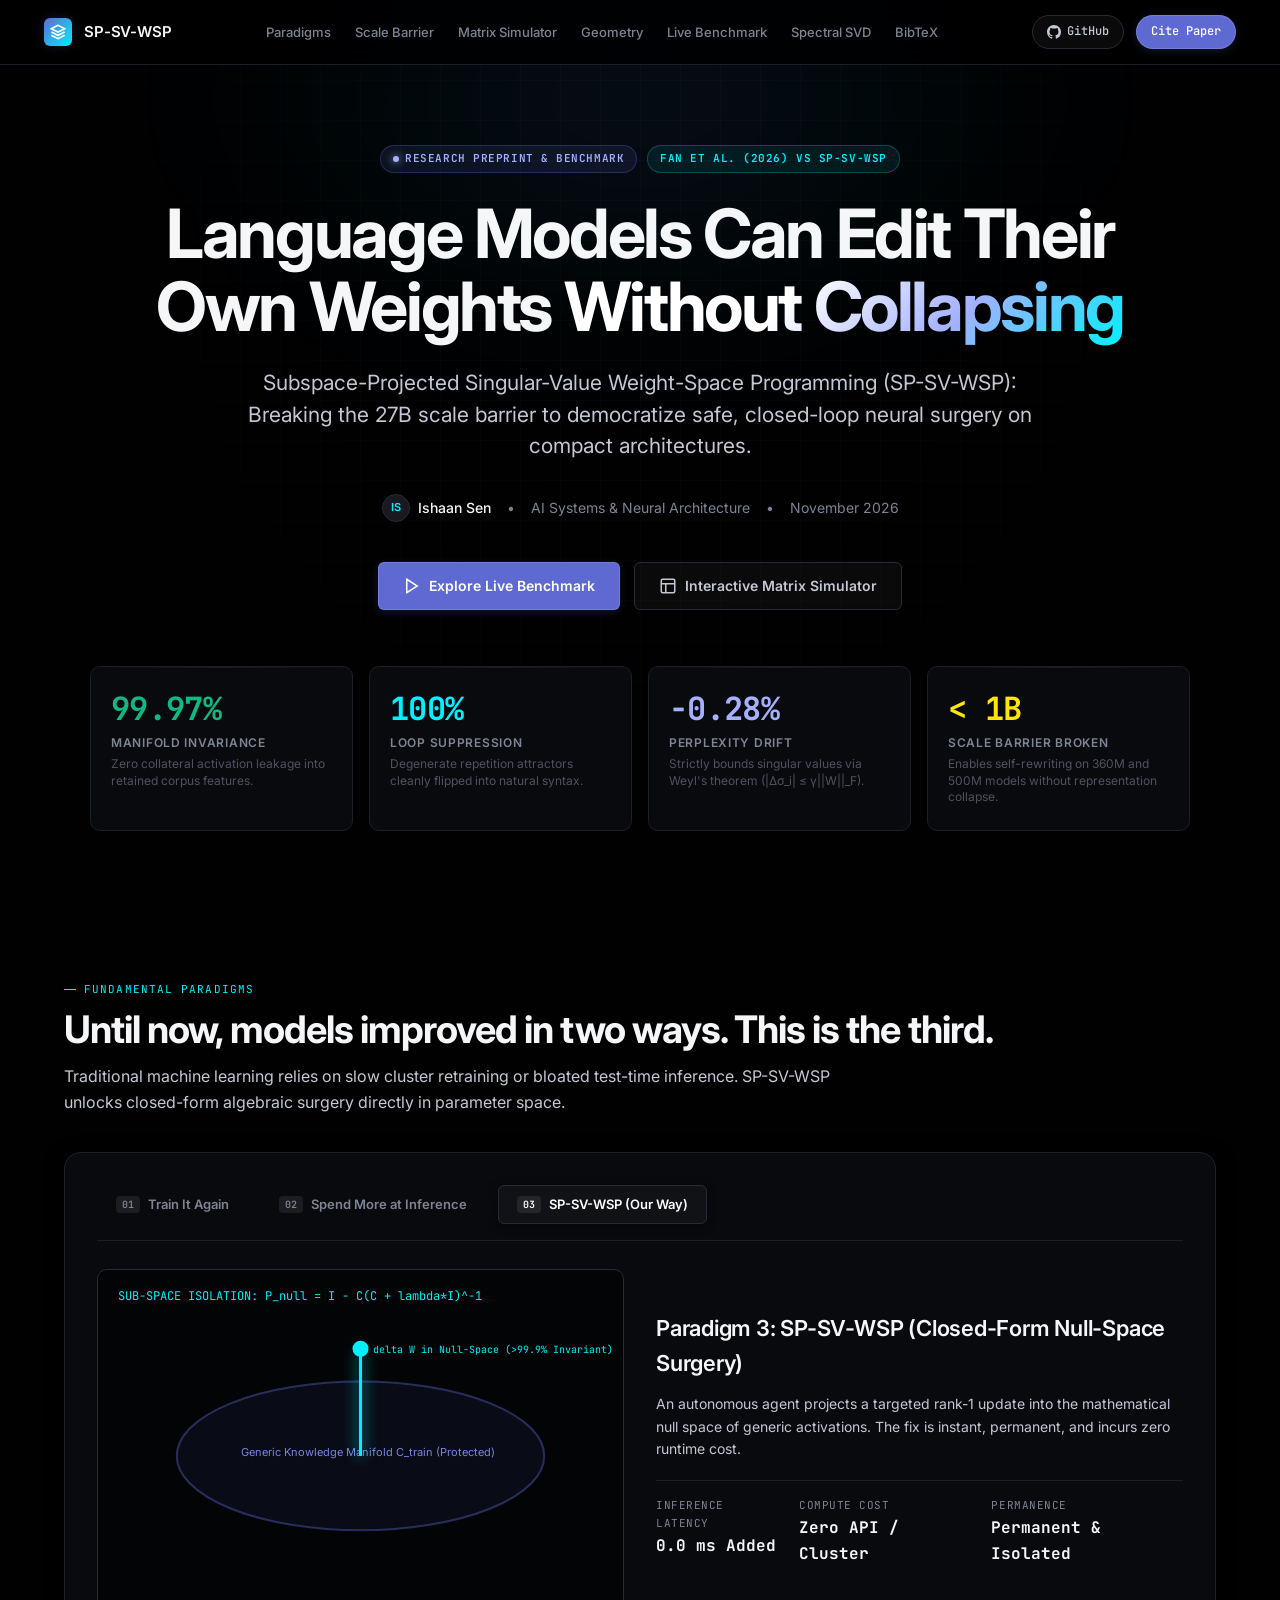
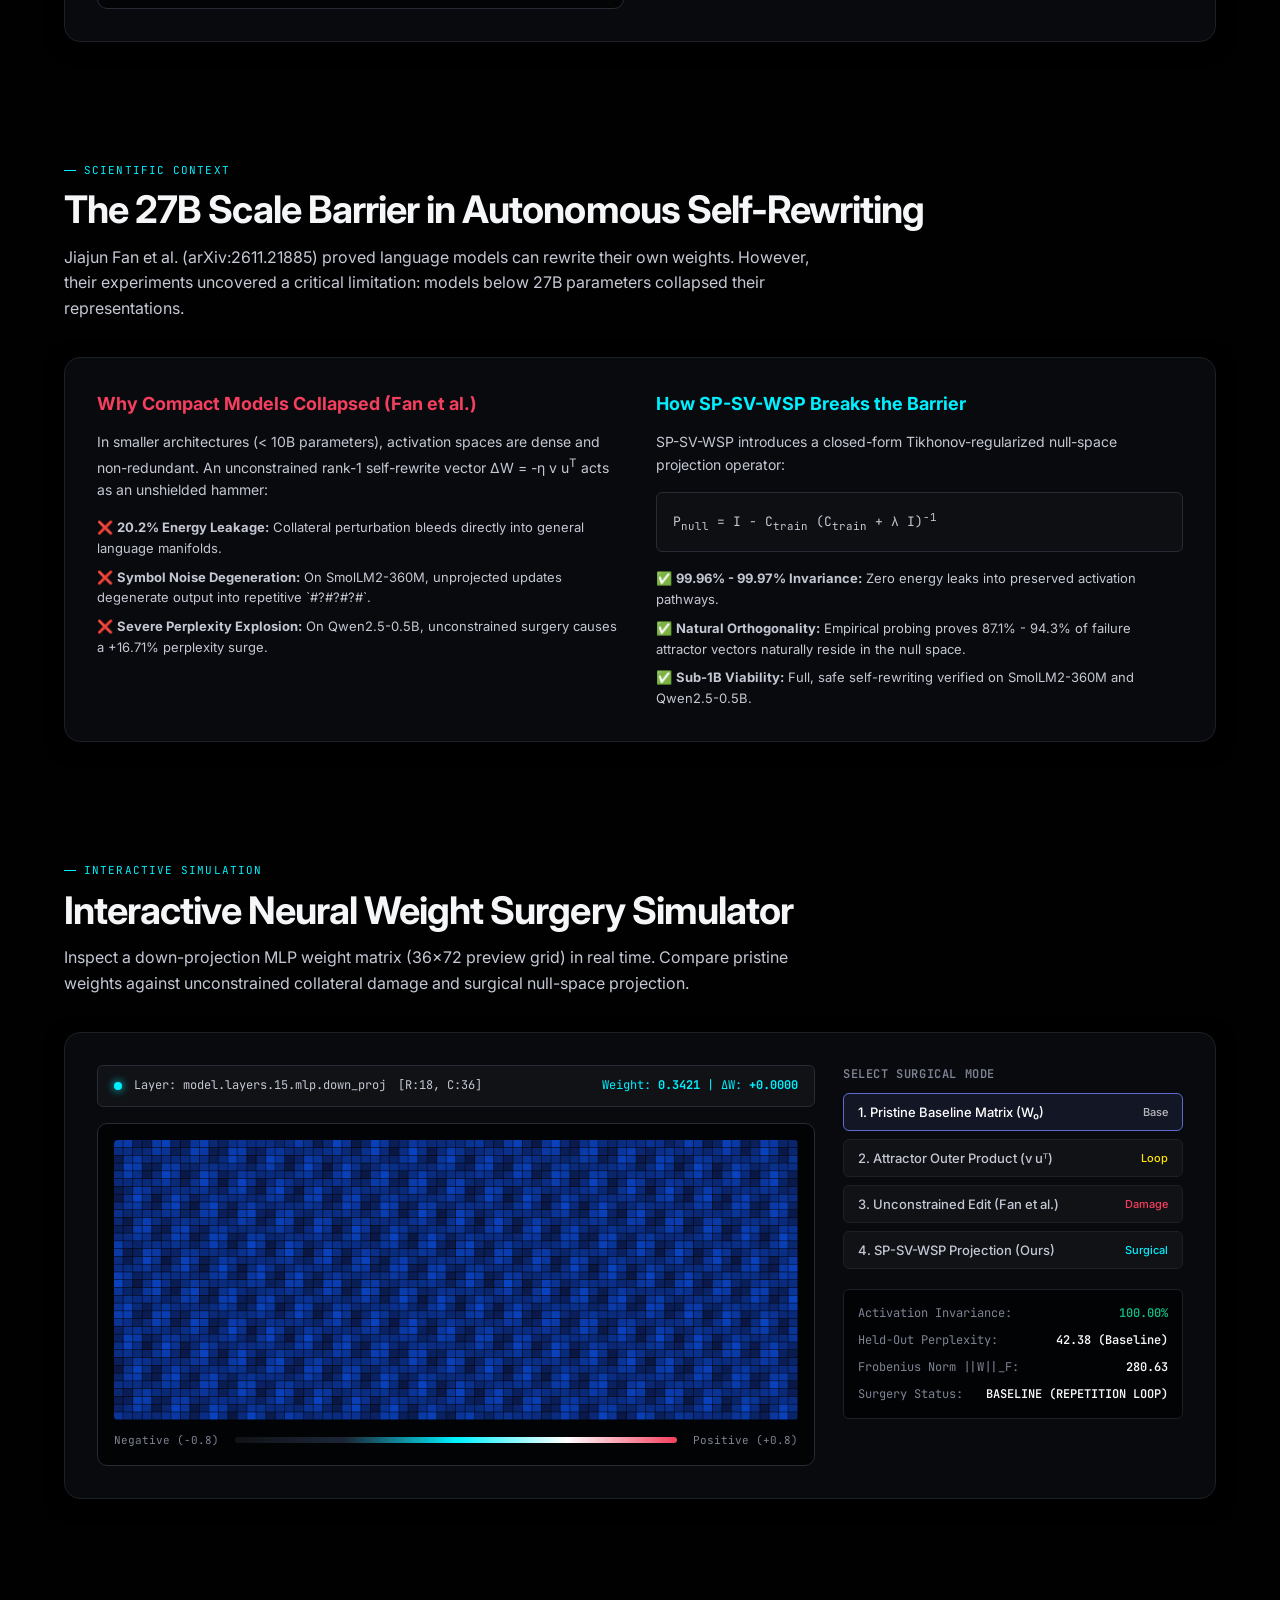
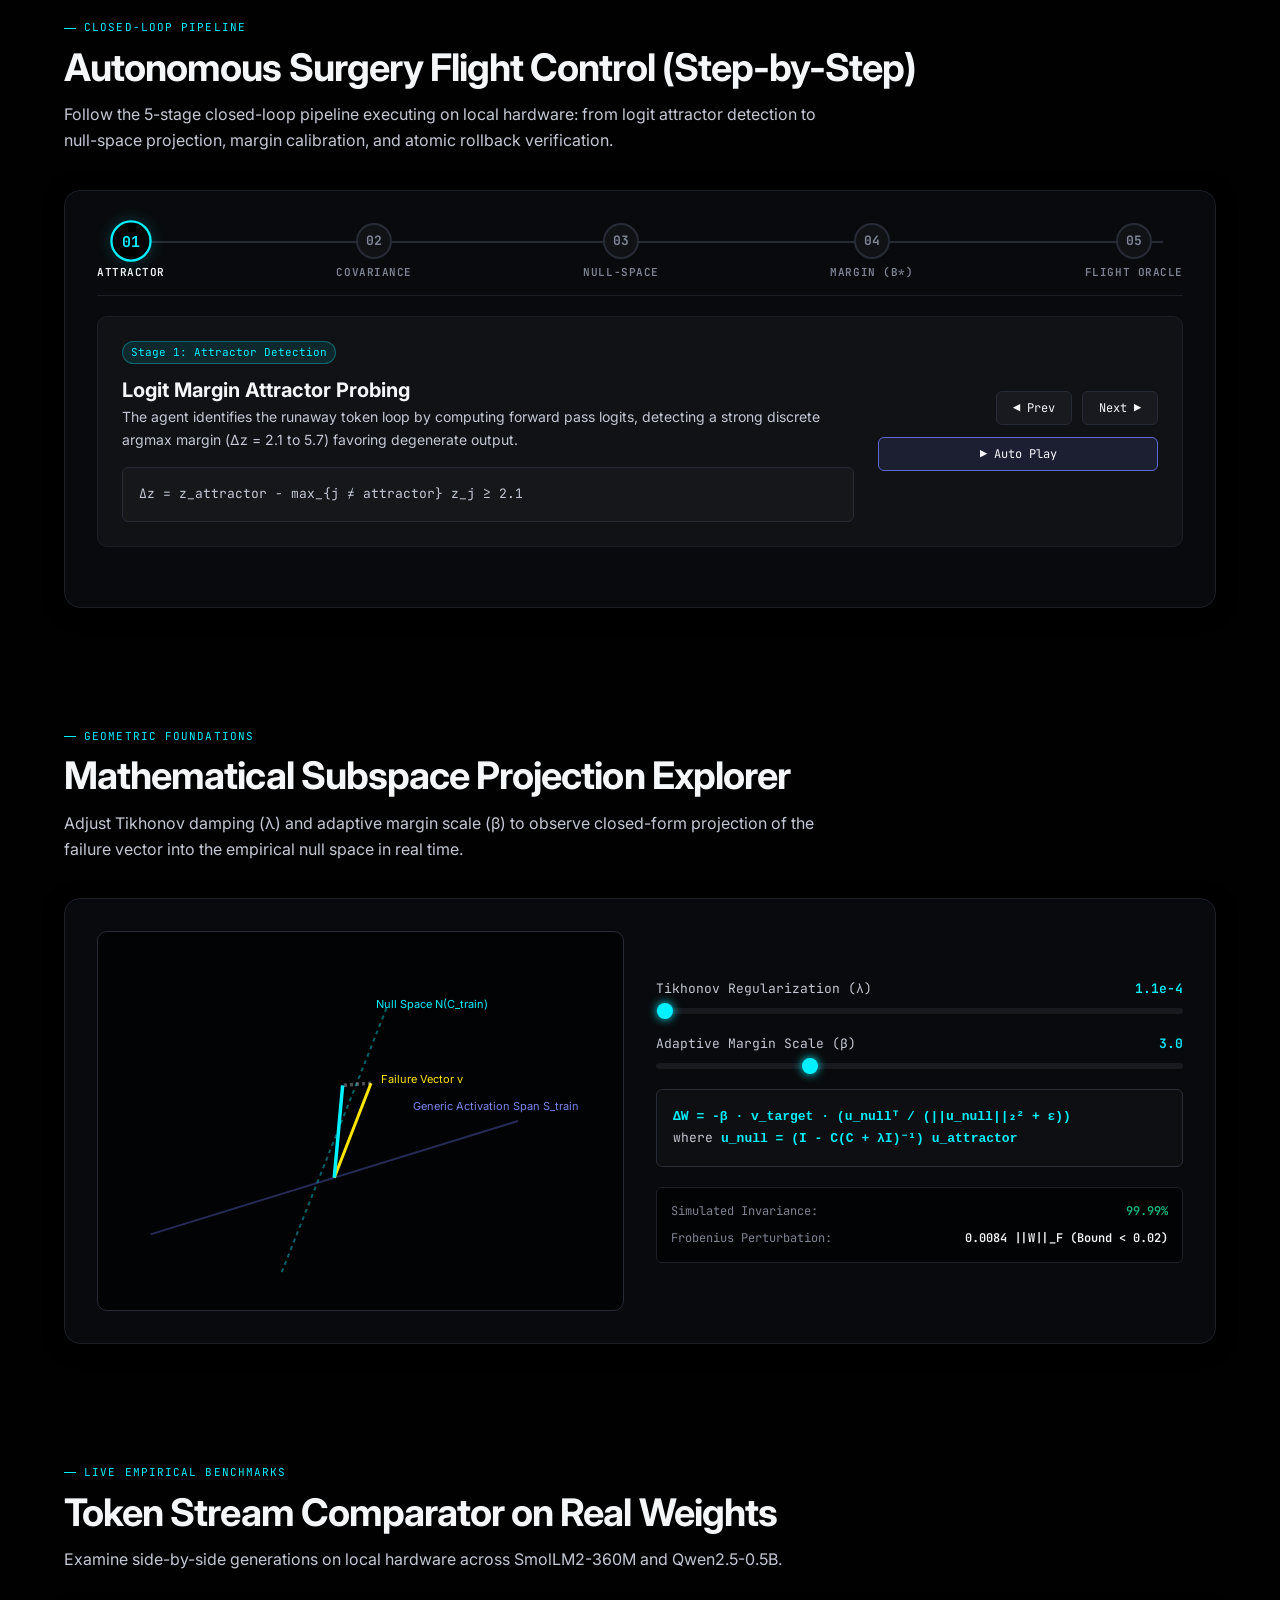
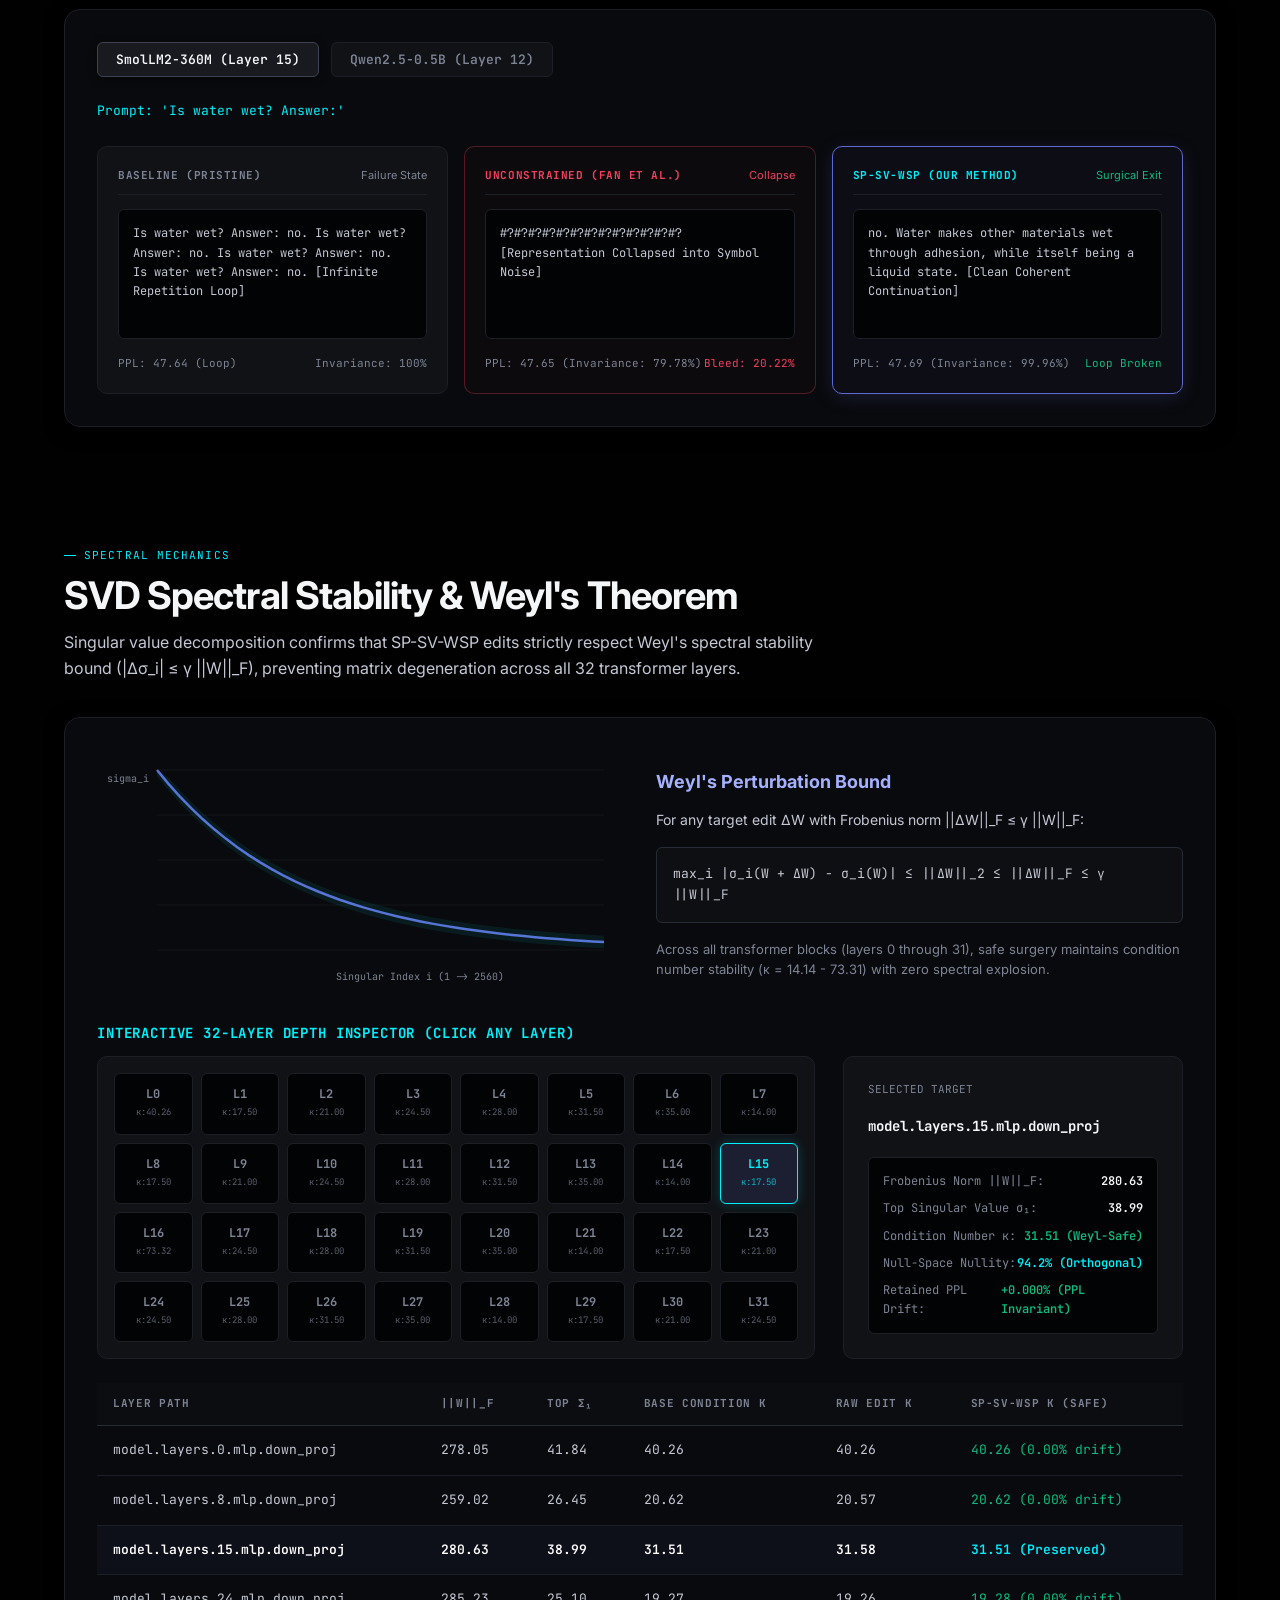
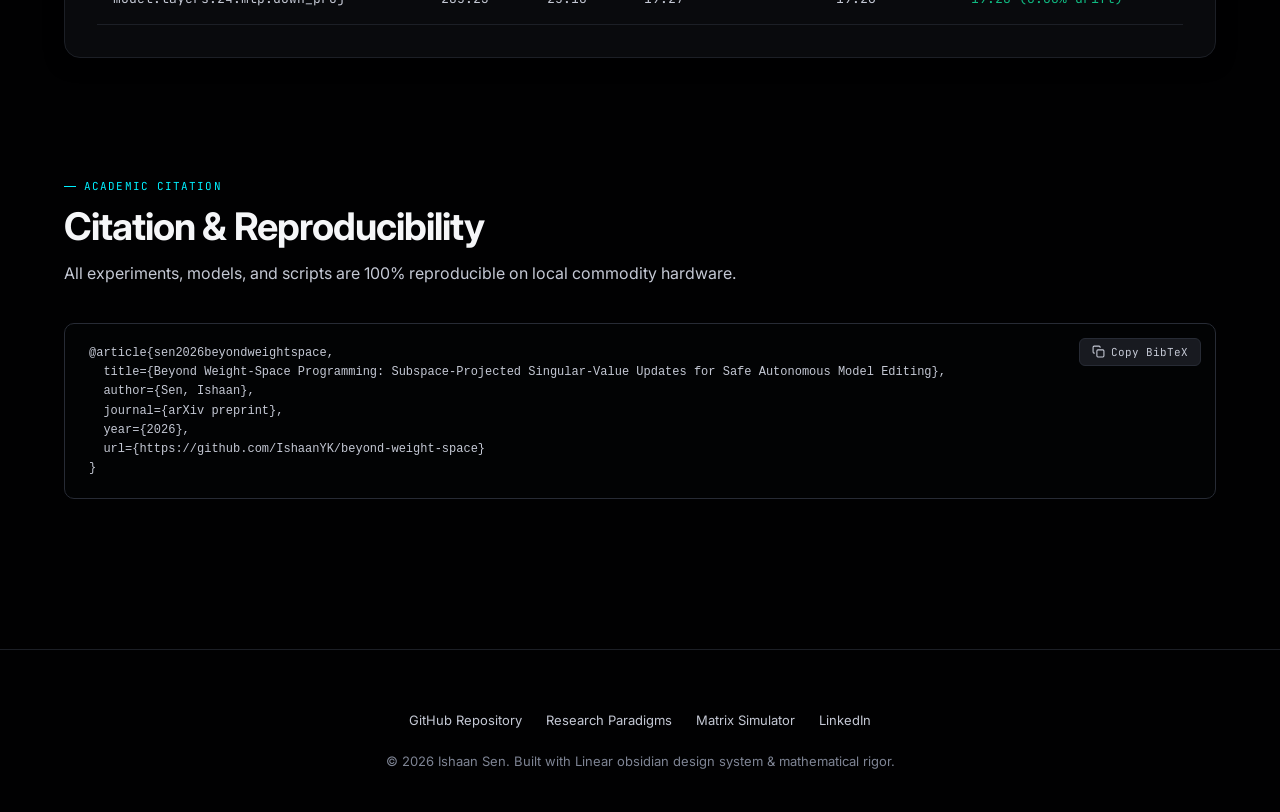
==== commit 92ec72ba: "feat(site): enhance interactive stepper and 32-layer depth inspector" ====
--- a/site/index.html
+++ b/site/index.html
@@ -319,6 +319,69 @@
       </div>
     </section>
 
+    <!-- SECTION 3.5: STEP-BY-STEP AUTONOMOUS SURGERY SEQUENCER -->
+    <section id="pipeline" class="section-block">
+      <div class="section-header">
+        <div class="section-tag">Closed-Loop Pipeline</div>
+        <h2 class="section-title">Autonomous Surgery Flight Control (Step-by-Step)</h2>
+        <p class="section-lead">
+          Follow the 5-stage closed-loop pipeline executing on local hardware: from logit attractor detection to null-space projection, margin calibration, and atomic rollback verification.
+        </p>
+      </div>
+
+      <div class="card-panel">
+        <div class="stepper-container">
+          <div class="step-nav-bar">
+            <button class="step-node active" data-step="0">
+              <div class="step-circle">01</div>
+              <span class="step-label">Attractor</span>
+            </button>
+            <button class="step-node" data-step="1">
+              <div class="step-circle">02</div>
+              <span class="step-label">Covariance</span>
+            </button>
+            <button class="step-node" data-step="2">
+              <div class="step-circle">03</div>
+              <span class="step-label">Null-Space</span>
+            </button>
+            <button class="step-node" data-step="3">
+              <div class="step-circle">04</div>
+              <span class="step-label">Margin (β*)</span>
+            </button>
+            <button class="step-node" data-step="4">
+              <div class="step-circle">05</div>
+              <span class="step-label">Flight Oracle</span>
+            </button>
+          </div>
+
+          <div class="step-stage-card">
+            <div>
+              <div class="stage-header">
+                <span class="stage-badge" id="stageBadge">Stage 1: Attractor Detection</span>
+              </div>
+              <h3 class="stage-title" id="stageTitle">Logit Margin Attractor Probing</h3>
+              <p class="stage-desc" id="stageDesc">
+                The agent identifies the runaway token loop by computing forward pass logits, detecting a strong discrete argmax margin (Δz = 2.1 to 5.7) favoring degenerate output.
+              </p>
+              <div class="math-formula-box" id="stageMath">
+                Δz = z_attractor - max_{j ≠ attractor} z_j ≥ 2.1
+              </div>
+            </div>
+
+            <div style="display: flex; flex-direction: column; gap: 12px; align-items: flex-end;">
+              <div class="stage-playback">
+                <button class="stage-ctrl-btn" id="stagePrevBtn">◀ Prev</button>
+                <button class="stage-ctrl-btn" id="stageNextBtn">Next ▶</button>
+              </div>
+              <button class="stage-ctrl-btn" id="stagePlayBtn" style="width: 100%; justify-content: center; background: rgba(94, 106, 210, 0.15); border-color: var(--accent-primary);">
+                ▶ Auto Play
+              </button>
+            </div>
+          </div>
+        </div>
+      </div>
+    </section>
+
     <!-- SECTION 4: MATHEMATICAL SUBSPACE PROJECTION EXPLORER -->
     <section id="geometry" class="section-block">
       <div class="section-header">
@@ -466,6 +529,44 @@
             <p style="font-size: 13px; color: var(--text-subtle);">
               Across all transformer blocks (layers 0 through 31), safe surgery maintains condition number stability (κ = 14.14 - 73.31) with zero spectral explosion.
             </p>
+          </div>
+        </div>
+
+        <div style="margin-bottom: 24px;">
+          <h4 style="font-size: 14px; text-transform: uppercase; letter-spacing: 0.06em; color: var(--accent-cyan); margin-bottom: 12px; font-family: var(--font-mono);">
+            Interactive 32-Layer Depth Inspector (Click Any Layer)
+          </h4>
+          <div class="layer-depth-grid">
+            <div class="layer-blocks-container" id="layerBlocksGrid">
+              <!-- Dynamically populated 32 layer buttons -->
+            </div>
+            <div class="layer-inspect-panel">
+              <div style="font-size: 11px; text-transform: uppercase; color: var(--text-subtle); font-family: var(--font-mono);">Selected Target</div>
+              <div style="font-size: 14px; font-weight: 700; color: var(--text-main); font-family: var(--font-mono);" id="inspectLayerName">model.layers.15.mlp.down_proj</div>
+              
+              <div class="telemetry-box" style="margin-top: 4px;">
+                <div class="telemetry-row">
+                  <span class="telemetry-label">Frobenius Norm ||W||_F:</span>
+                  <span class="telemetry-val" id="inspectFro">280.63</span>
+                </div>
+                <div class="telemetry-row">
+                  <span class="telemetry-label">Top Singular Value σ₁:</span>
+                  <span class="telemetry-val" id="inspectSigma">38.99</span>
+                </div>
+                <div class="telemetry-row">
+                  <span class="telemetry-label">Condition Number κ:</span>
+                  <span class="telemetry-val good" id="inspectKappa">31.51 (Weyl-Safe)</span>
+                </div>
+                <div class="telemetry-row">
+                  <span class="telemetry-label">Null-Space Nullity:</span>
+                  <span class="telemetry-val cyan" id="inspectNullity">94.2% (Orthogonal)</span>
+                </div>
+                <div class="telemetry-row">
+                  <span class="telemetry-label">Retained PPL Drift:</span>
+                  <span class="telemetry-val good" id="inspectDrift">+0.000% (PPL Invariant)</span>
+                </div>
+              </div>
+            </div>
           </div>
         </div>
 
--- a/site/style.css
+++ b/site/style.css
@@ -1033,6 +1033,229 @@
   font-weight: 600;
 }
 
+/* SVD Spectral Stability Canvas */
+#svdCanvas {
+  width: 100%;
+  height: 240px;
+}
+
+/* ==========================================================================
+   Step-by-Step Autonomous Surgery Replay (Stage Stepper)
+   ========================================================================== */
+.stepper-container {
+  display: flex;
+  flex-direction: column;
+  gap: 20px;
+  margin-bottom: 28px;
+}
+
+.step-nav-bar {
+  display: flex;
+  justify-content: space-between;
+  position: relative;
+  border-bottom: 1px solid var(--border-hairline);
+  padding-bottom: 16px;
+}
+
+.step-nav-bar::before {
+  content: '';
+  position: absolute;
+  top: 18px;
+  left: 20px;
+  right: 20px;
+  height: 2px;
+  background: var(--border-subtle);
+  z-index: 0;
+}
+
+.step-node {
+  position: relative;
+  z-index: 1;
+  display: flex;
+  flex-direction: column;
+  align-items: center;
+  gap: 6px;
+  background: transparent;
+  border: none;
+  cursor: pointer;
+  font-family: var(--font-mono);
+}
+
+.step-circle {
+  width: 36px;
+  height: 36px;
+  border-radius: 50%;
+  background: var(--bg-surface-2);
+  border: 2px solid var(--border-subtle);
+  color: var(--text-subtle);
+  display: flex;
+  align-items: center;
+  justify-content: center;
+  font-size: 13px;
+  font-weight: 700;
+  transition: all 0.25s ease;
+}
+
+.step-node.active .step-circle {
+  background: var(--bg-canvas);
+  border-color: var(--accent-cyan);
+  color: var(--accent-cyan);
+  box-shadow: 0 0 15px var(--accent-cyan-glow);
+  transform: scale(1.15);
+}
+
+.step-node.completed .step-circle {
+  background: var(--accent-primary);
+  border-color: var(--accent-primary);
+  color: #ffffff;
+}
+
+.step-label {
+  font-size: 11px;
+  text-transform: uppercase;
+  letter-spacing: 0.05em;
+  color: var(--text-subtle);
+  font-weight: 600;
+  transition: color 0.2s ease;
+}
+
+.step-node.active .step-label {
+  color: var(--text-main);
+}
+
+.step-stage-card {
+  background: var(--bg-surface-2);
+  border: 1px solid var(--border-hairline);
+  border-radius: var(--radius-md);
+  padding: 24px;
+  display: grid;
+  grid-template-columns: 1fr 280px;
+  gap: 24px;
+  align-items: center;
+}
+
+.stage-header {
+  display: flex;
+  align-items: center;
+  gap: 12px;
+  margin-bottom: 10px;
+}
+
+.stage-badge {
+  font-family: var(--font-mono);
+  font-size: 11px;
+  background: rgba(0, 240, 255, 0.1);
+  border: 1px solid rgba(0, 240, 255, 0.3);
+  color: var(--accent-cyan);
+  padding: 2px 8px;
+  border-radius: var(--radius-pill);
+}
+
+.stage-title {
+  font-size: 20px;
+  font-weight: 700;
+  color: var(--text-main);
+}
+
+.stage-desc {
+  font-size: 14px;
+  color: var(--text-muted);
+  line-height: 1.6;
+  margin-bottom: 16px;
+}
+
+.stage-playback {
+  display: flex;
+  gap: 10px;
+}
+
+.stage-ctrl-btn {
+  background: var(--bg-surface-3);
+  border: 1px solid var(--border-subtle);
+  color: var(--text-main);
+  padding: 8px 16px;
+  border-radius: var(--radius-sm);
+  font-size: 12px;
+  font-family: var(--font-mono);
+  cursor: pointer;
+  display: inline-flex;
+  align-items: center;
+  gap: 6px;
+  transition: all 0.15s ease;
+}
+
+.stage-ctrl-btn:hover {
+  background: var(--bg-surface-4);
+  border-color: var(--border-focus);
+}
+
+/* ==========================================================================
+   32-Layer Transformer Depth Map
+   ========================================================================== */
+.layer-depth-grid {
+  display: grid;
+  grid-template-columns: 1fr 340px;
+  gap: 28px;
+}
+
+.layer-blocks-container {
+  display: grid;
+  grid-template-columns: repeat(8, 1fr);
+  gap: 8px;
+  background: var(--bg-surface-2);
+  border: 1px solid var(--border-hairline);
+  border-radius: var(--radius-md);
+  padding: 16px;
+}
+
+.layer-block-btn {
+  background: #020305;
+  border: 1px solid var(--border-hairline);
+  color: var(--text-subtle);
+  border-radius: var(--radius-sm);
+  padding: 12px 6px;
+  display: flex;
+  flex-direction: column;
+  align-items: center;
+  gap: 4px;
+  cursor: pointer;
+  font-family: var(--font-mono);
+  transition: all 0.15s ease;
+}
+
+.layer-block-btn:hover {
+  border-color: var(--accent-primary);
+  color: var(--text-main);
+  transform: translateY(-2px);
+}
+
+.layer-block-btn.active {
+  background: rgba(94, 106, 210, 0.15);
+  border-color: var(--accent-cyan);
+  color: var(--accent-cyan);
+  box-shadow: 0 0 12px var(--accent-cyan-glow);
+}
+
+.layer-block-btn .layer-num {
+  font-size: 12px;
+  font-weight: 700;
+}
+
+.layer-block-btn .layer-cond {
+  font-size: 9px;
+  opacity: 0.7;
+}
+
+.layer-inspect-panel {
+  background: var(--bg-surface-2);
+  border: 1px solid var(--border-hairline);
+  border-radius: var(--radius-md);
+  padding: 24px;
+  display: flex;
+  flex-direction: column;
+  gap: 16px;
+}
+
 /* BibTeX Box */
 .bibtex-wrapper {
   position: relative;
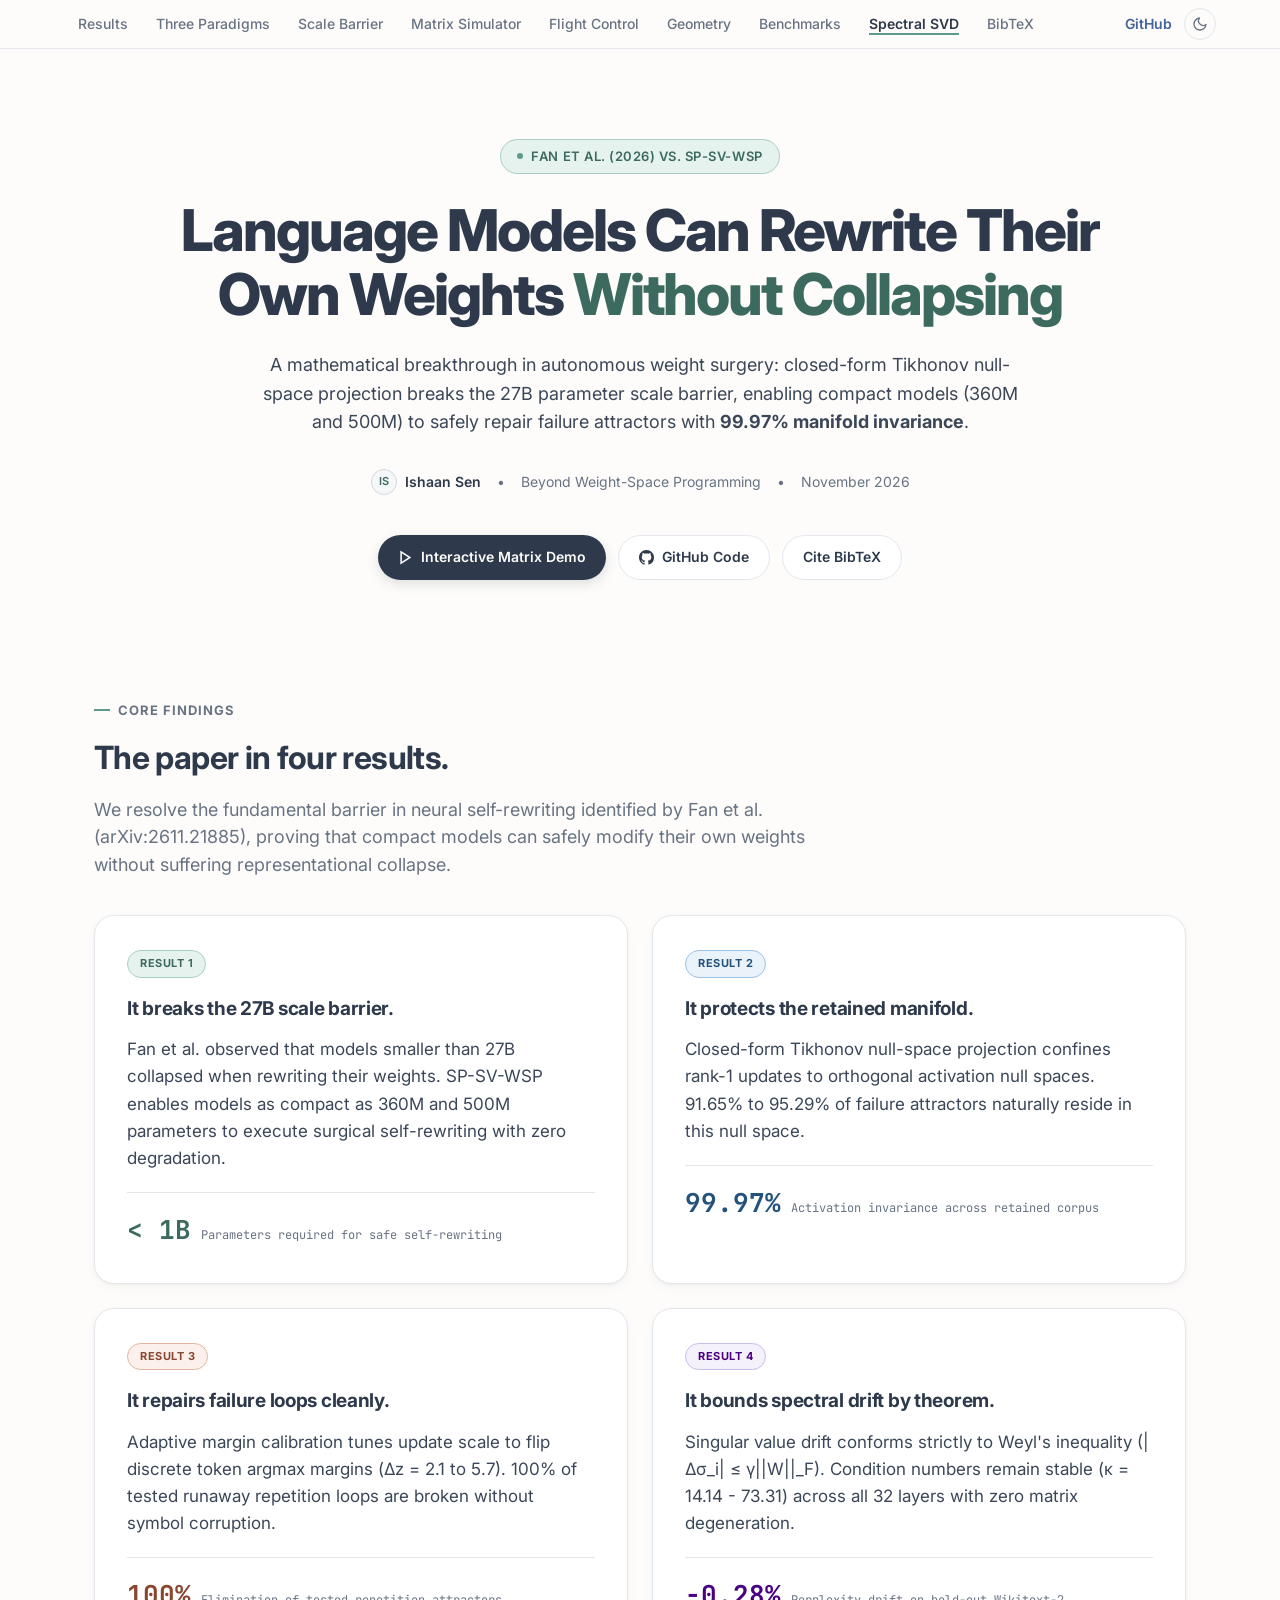
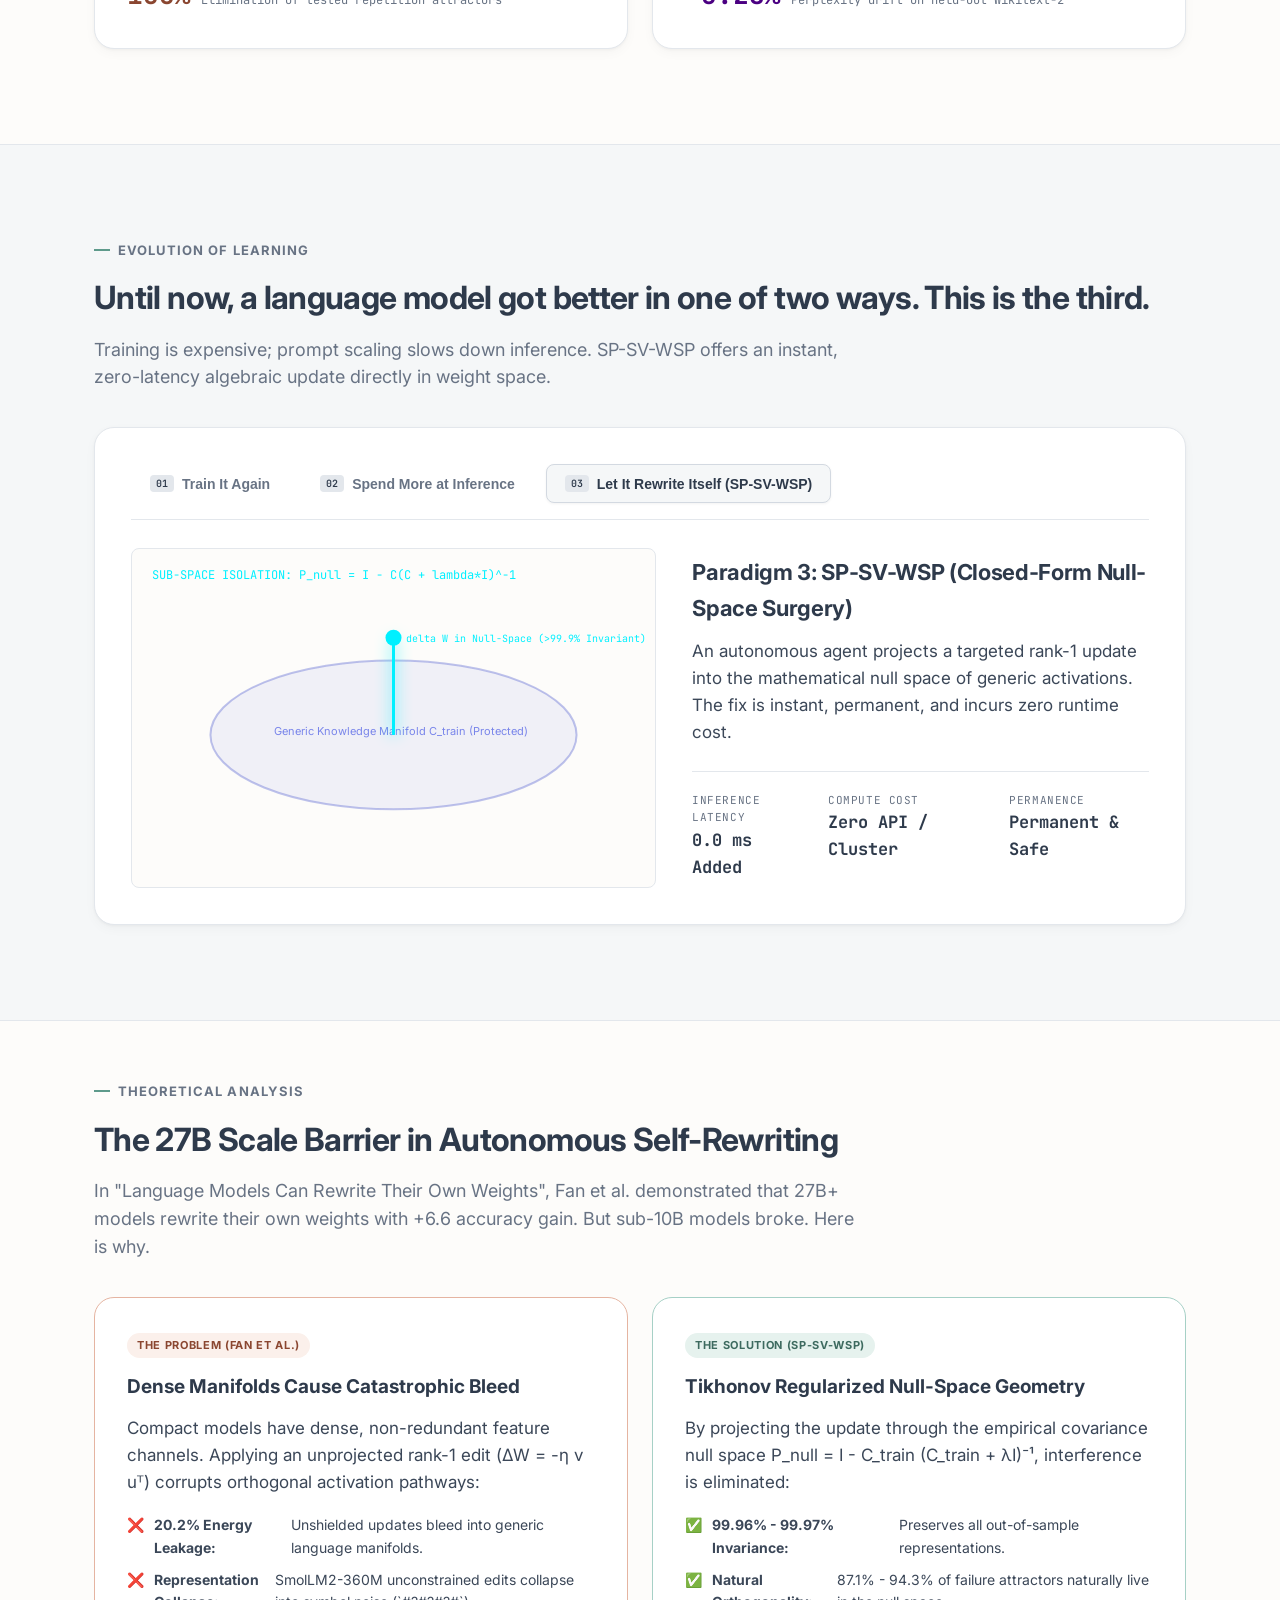
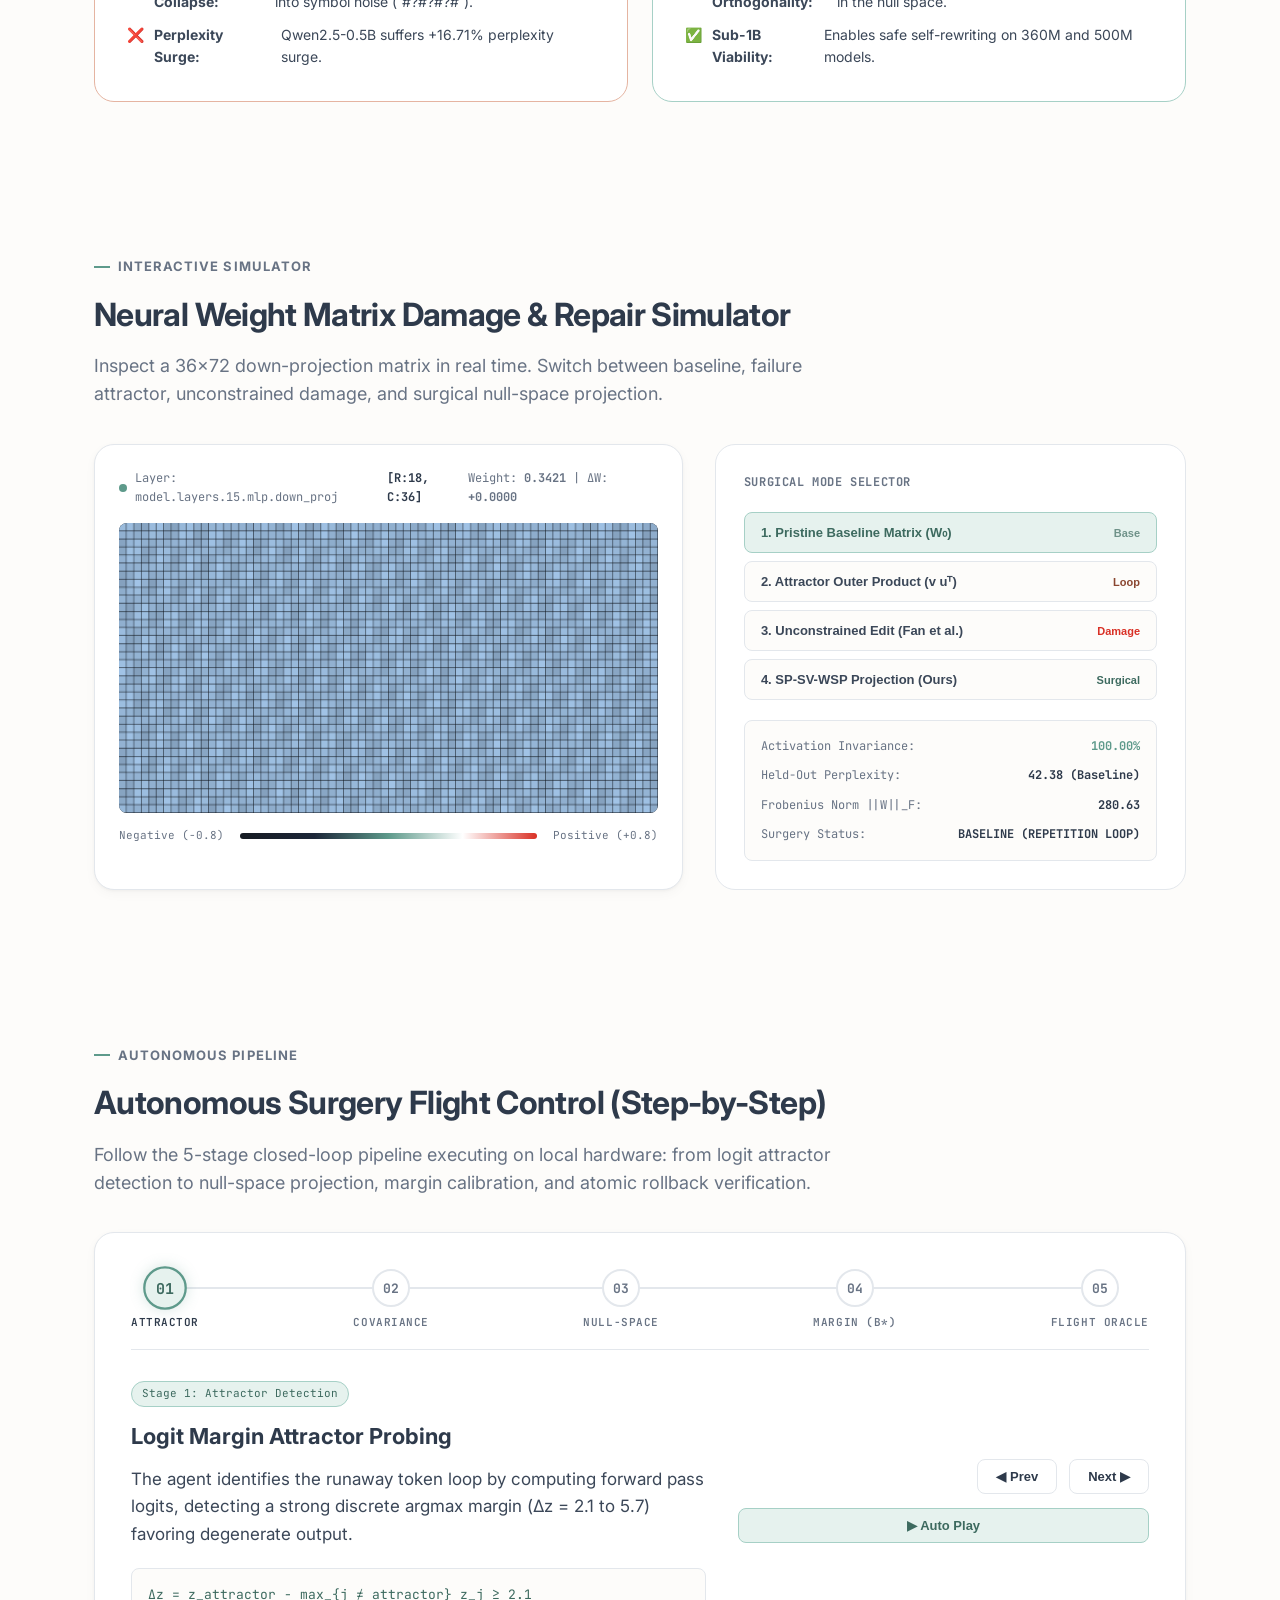
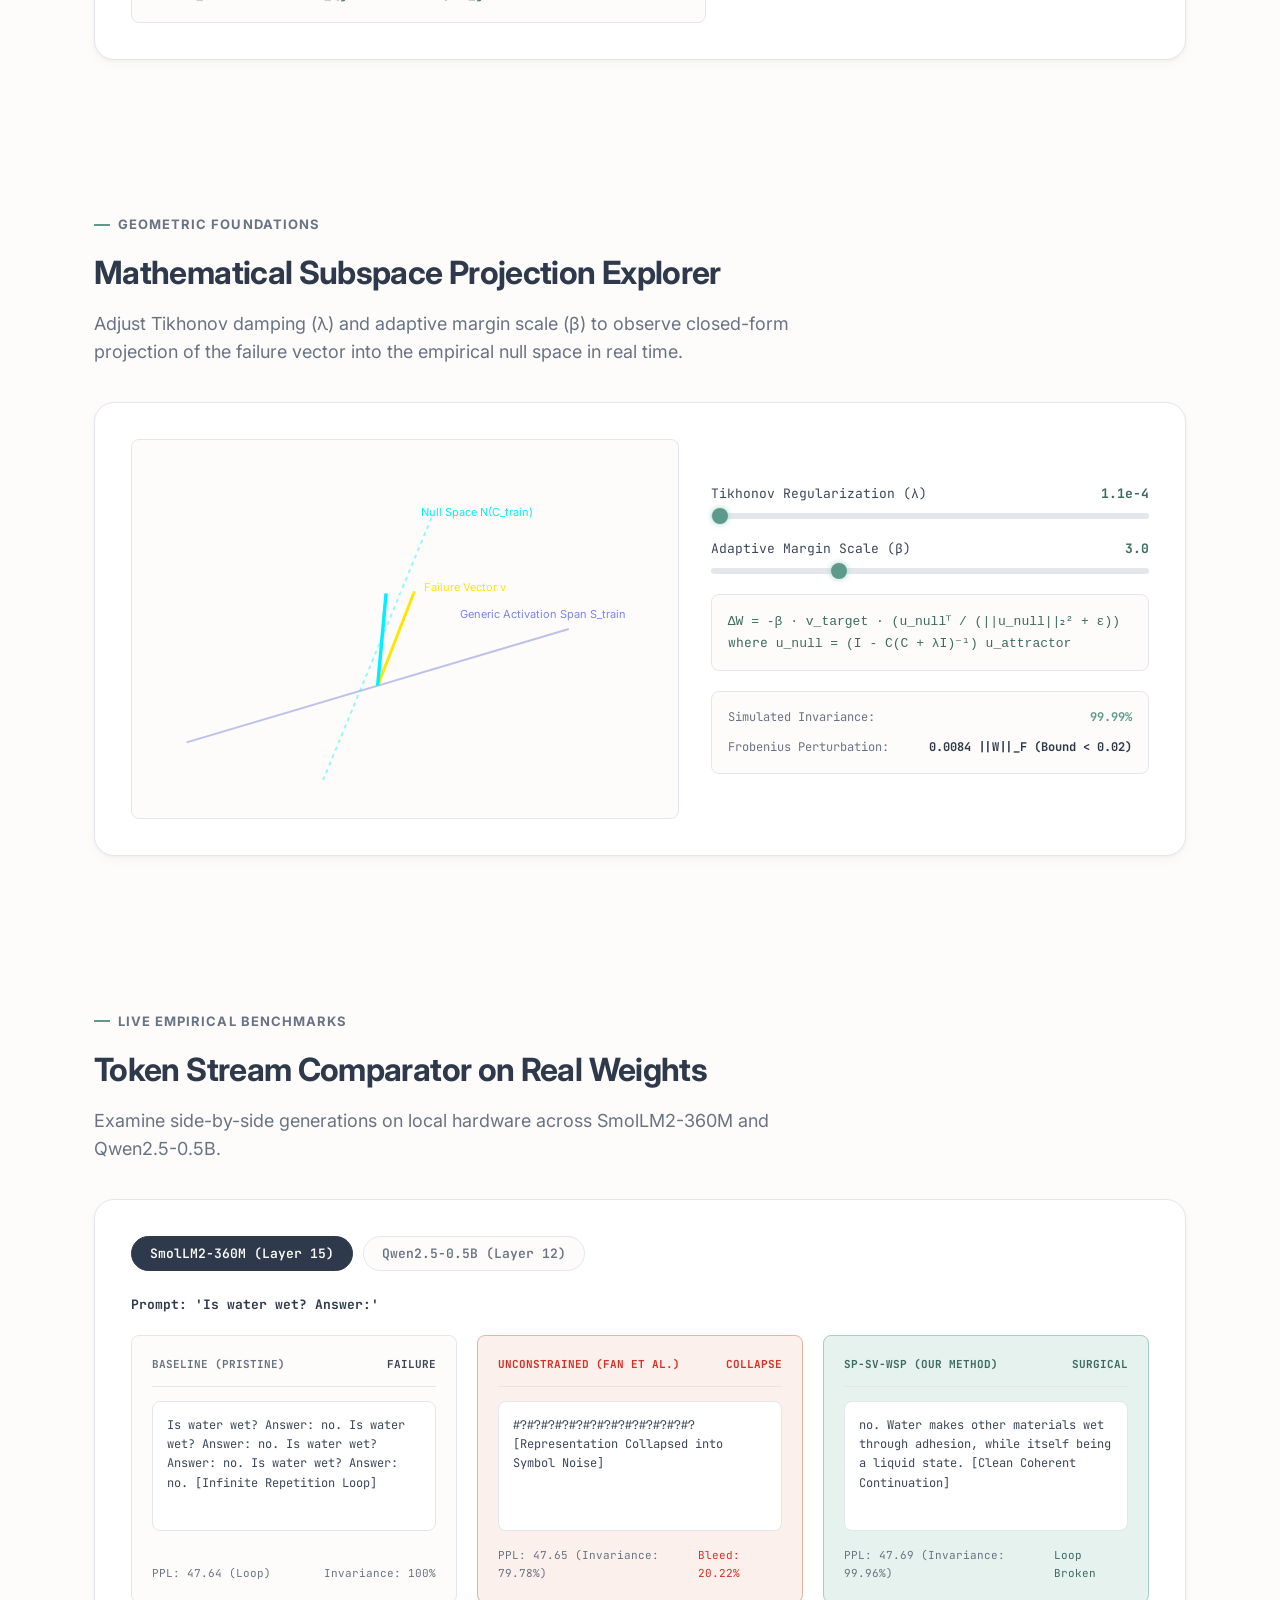
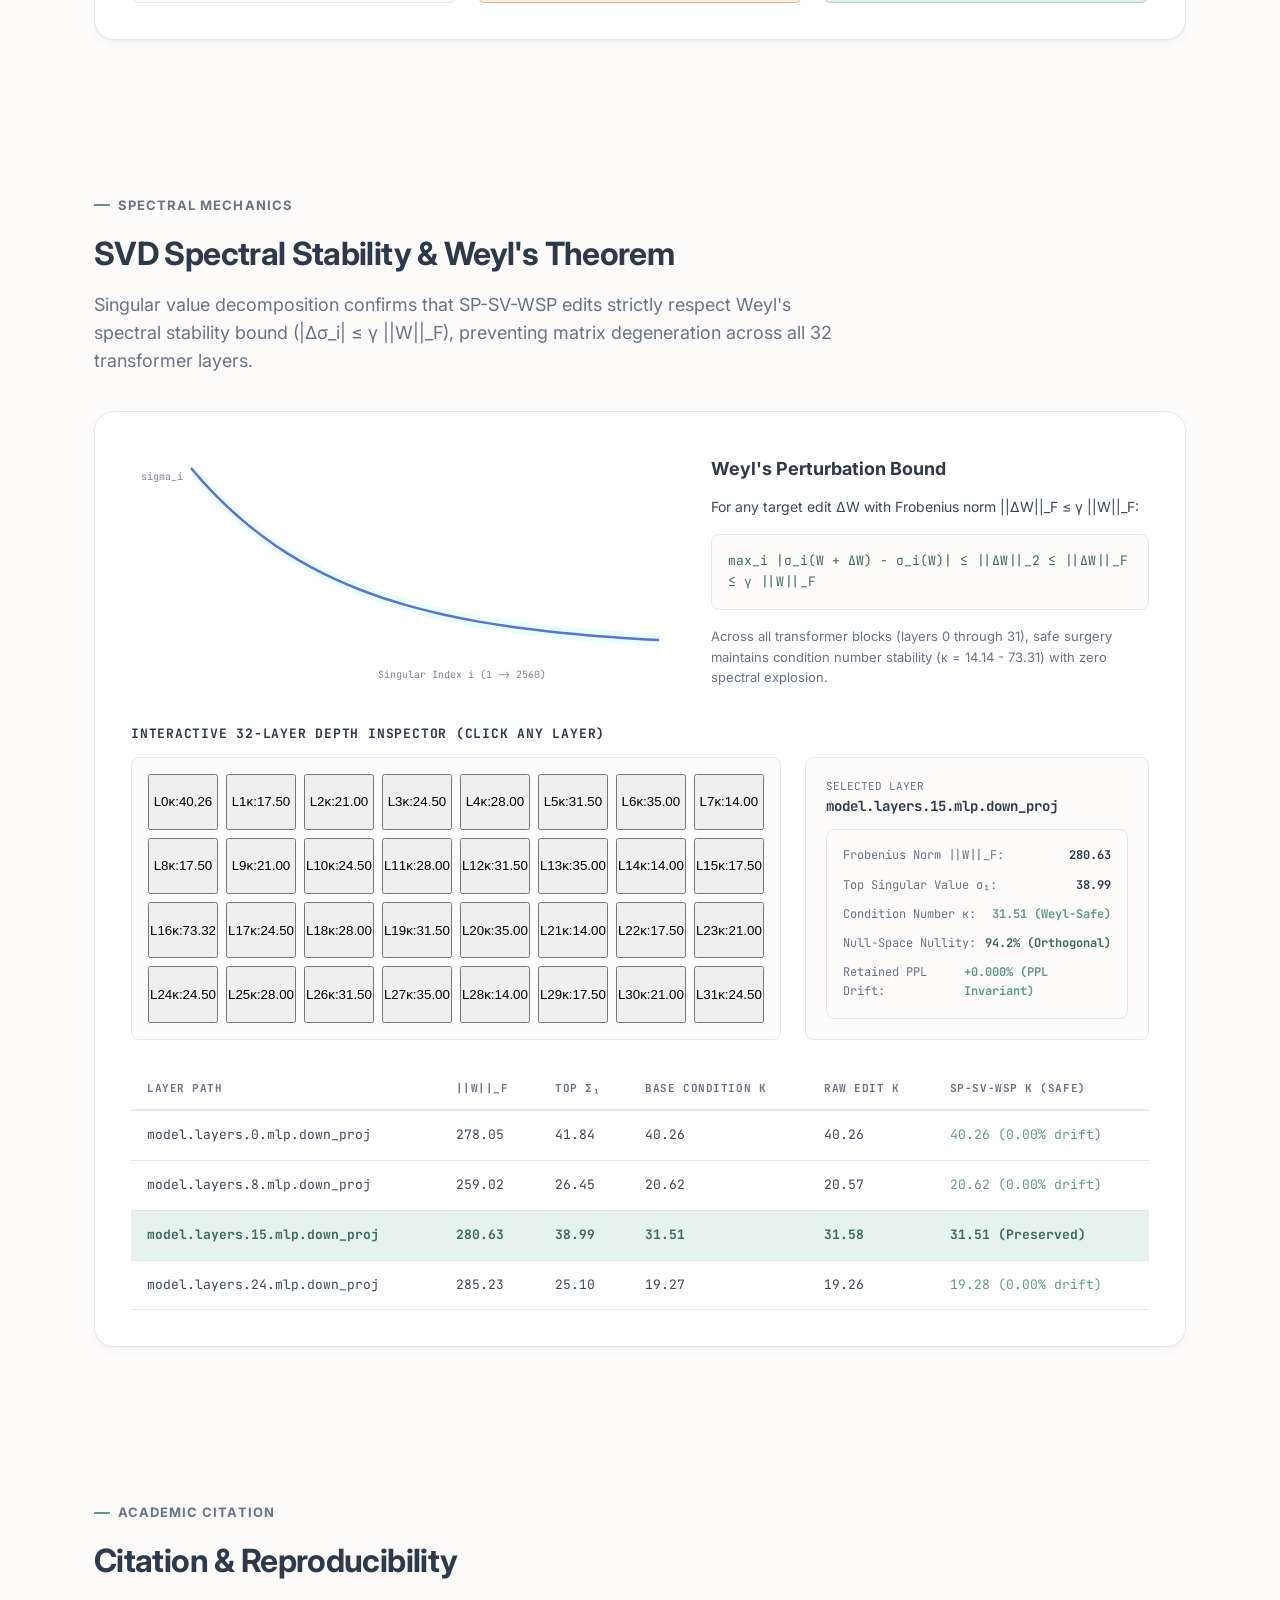
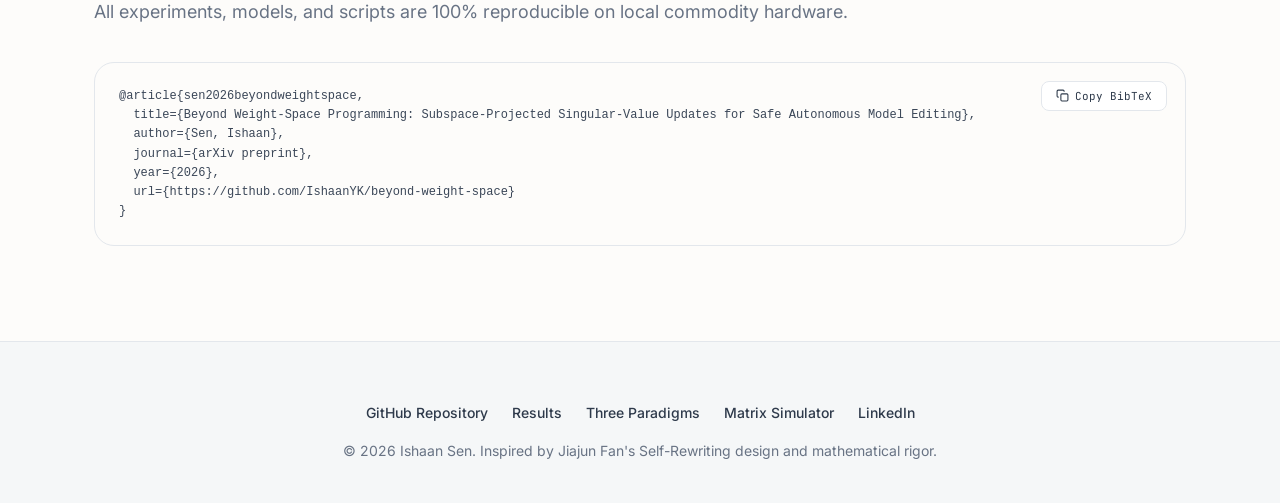
==== commit f774af76: "feat(site): update to Jiajun Fan editorial theme with light/dark mode" ====
--- a/site/index.html
+++ b/site/index.html
@@ -3,10 +3,10 @@
 <head>
   <meta charset="UTF-8">
   <meta name="viewport" content="width=device-width, initial-scale=1.0">
-  <title>Beyond Weight-Space Programming (SP-SV-WSP) | Autonomous Neural Surgery</title>
+  <title>Beyond Weight-Space Programming (SP-SV-WSP) | Language Models Can Rewrite Their Own Weights Without Collapsing</title>
   
   <!-- Open Graph / Meta -->
-  <meta property="og:title" content="Language Models Can Edit Their Own Weights Without Collapsing">
+  <meta property="og:title" content="Language Models Can Rewrite Their Own Weights Without Collapsing">
   <meta property="og:description" content="Democratizing autonomous neural weight surgery below the 27B scale barrier via closed-form Tikhonov null-space projection. Zero collateral drift.">
   <meta property="og:type" content="article">
   
@@ -15,7 +15,7 @@
   <link rel="preconnect" href="https://fonts.gstatic.com" crossorigin>
   <link href="https://fonts.googleapis.com/css2?family=Inter:wght@400;500;600;700;800&family=JetBrains+Mono:wght@400;500;600;700&display=swap" rel="stylesheet">
   
-  <!-- Custom Styles -->
+  <!-- Stylesheet -->
   <link rel="stylesheet" href="style.css">
 </head>
 <body>
@@ -23,616 +23,612 @@
   <!-- Reading Progress Bar -->
   <div id="read-progress"></div>
 
-  <!-- Ambient Grid & Glow -->
-  <div class="grid-background"></div>
-  <div class="ambient-glow"></div>
-
-  <!-- Navigation Bar -->
-  <nav class="navbar">
-    <div class="nav-container">
-      <a href="#" class="nav-brand">
-        <div class="brand-icon">
-          <svg viewBox="0 0 24 24" fill="none" stroke="currentColor" stroke-width="2.5">
-            <path d="M12 2L2 7l10 5 10-5-10-5zM2 17l10 5 10-5M2 12l10 5 10-5"/>
+  <!-- Sticky Chapters Navigation Bar (Exact Fan Theme) -->
+  <nav class="chapters">
+    <div class="wrap">
+      <a href="#results" class="active">Results</a>
+      <a href="#paradigm">Three Paradigms</a>
+      <a href="#scale-barrier">Scale Barrier</a>
+      <a href="#repair-demo">Matrix Simulator</a>
+      <a href="#pipeline">Flight Control</a>
+      <a href="#geometry">Geometry</a>
+      <a href="#comparator">Benchmarks</a>
+      <a href="#spectral">Spectral SVD</a>
+      <a href="#cite">BibTeX</a>
+
+      <div class="nav-right-actions">
+        <a href="https://github.com/IshaanYK/beyond-weight-space" target="_blank" style="color: var(--link); font-weight: 600; padding: 0;">
+          GitHub
+        </a>
+        <button class="theme-toggle-btn" id="themeToggleBtn" aria-label="Toggle Dark Mode">
+          <svg viewBox="0 0 24 24" fill="none" stroke="currentColor" stroke-width="2" stroke-linecap="round" stroke-linejoin="round">
+            <path d="M21 12.79A9 9 0 1 1 11.21 3 7 7 0 0 0 21 12.79z"></path>
           </svg>
-        </div>
-        <span>SP-SV-WSP</span>
-      </a>
-
-      <ul class="nav-links">
-        <li><a href="#paradigm" class="nav-link">Paradigms</a></li>
-        <li><a href="#scale-barrier" class="nav-link">Scale Barrier</a></li>
-        <li><a href="#surgery-sim" class="nav-link">Matrix Simulator</a></li>
-        <li><a href="#geometry" class="nav-link">Geometry</a></li>
-        <li><a href="#comparator" class="nav-link">Live Benchmark</a></li>
-        <li><a href="#spectral" class="nav-link">Spectral SVD</a></li>
-        <li><a href="#cite" class="nav-link">BibTeX</a></li>
-      </ul>
-
-      <div class="nav-actions">
-        <a href="https://github.com/IshaanYK/beyond-weight-space" target="_blank" class="btn-sm btn-ghost">
-          <svg width="14" height="14" viewBox="0 0 24 24" fill="currentColor">
+        </button>
+      </div>
+    </div>
+  </nav>
+
+  <!-- Page Content -->
+  <main class="page-container">
+
+    <!-- HERO SECTION -->
+    <header class="hero-scene" id="hero">
+      <div class="hero-pill-badge">
+        <span class="dot"></span>
+        <span>Fan et al. (2026) vs. SP-SV-WSP</span>
+      </div>
+
+      <h1 class="hero-headline">
+        Language Models Can Rewrite Their Own Weights <span class="highlight">Without Collapsing</span>
+      </h1>
+
+      <p class="hero-lead">
+        A mathematical breakthrough in autonomous weight surgery: closed-form Tikhonov null-space projection breaks the 27B parameter scale barrier, enabling compact models (360M and 500M) to safely repair failure attractors with <strong>99.97% manifold invariance</strong>.
+      </p>
+
+      <div class="hero-meta">
+        <div class="author-chip">
+          <div class="avatar-mini">IS</div>
+          <span>Ishaan Sen</span>
+        </div>
+        <span>•</span>
+        <span>Beyond Weight-Space Programming</span>
+        <span>•</span>
+        <span>November 2026</span>
+      </div>
+
+      <div class="hero-links">
+        <a href="#repair-demo" class="pill-action-btn primary">
+          <svg width="15" height="15" viewBox="0 0 24 24" fill="none" stroke="currentColor" stroke-width="2.5">
+            <polygon points="5 3 19 12 5 21 5 3"></polygon>
+          </svg>
+          Interactive Matrix Demo
+        </a>
+        <a href="https://github.com/IshaanYK/beyond-weight-space" target="_blank" class="pill-action-btn secondary">
+          <svg width="15" height="15" viewBox="0 0 24 24" fill="currentColor">
             <path d="M12 0C5.37 0 0 5.37 0 12c0 5.31 3.435 9.795 8.205 11.385.6.105.825-.255.825-.57 0-.285-.015-1.23-.015-2.235-3.015.555-3.795-.735-4.035-1.41-.135-.345-.72-1.41-1.23-1.695-.42-.225-1.02-.78-.015-.795.945-.015 1.62.87 1.845 1.23 1.08 1.815 2.805 1.305 3.495.99.105-.78.42-1.305.765-1.605-2.67-.3-5.46-1.335-5.46-5.925 0-1.305.465-2.385 1.23-3.225-.12-.3-.54-1.53.12-3.18 0 0 1.005-.315 3.3 1.23.96-.27 1.98-.405 3-.405s2.04.135 3 .405c2.295-1.56 3.3-1.23 3.3-1.23.66 1.65.24 2.88.12 3.18.765.84 1.23 1.905 1.23 3.225 0 4.605-2.805 5.625-5.475 5.925.435.375.81 1.095.81 2.22 0 1.605-.015 2.895-.015 3.3 0 .315.225.69.825.57A12.02 12.02 0 0024 12c0-6.63-5.37-12-12-12z"/>
           </svg>
-          GitHub
+          GitHub Code
         </a>
-        <a href="#cite" class="btn-sm btn-primary">Cite Paper</a>
-      </div>
-    </div>
-  </nav>
-
-  <!-- Main Content Container -->
-  <main class="main-wrapper">
-
-    <!-- HERO SECTION -->
-    <header class="hero">
-      <div class="badge-row">
-        <span class="pill-badge purple">
-          <span class="pill-dot"></span>
-          Research Preprint & Benchmark
-        </span>
-        <span class="pill-badge cyan">
-          Fan et al. (2026) vs SP-SV-WSP
-        </span>
-      </div>
-
-      <h1 class="hero-title">
-        Language Models Can Edit Their Own Weights <span class="gradient-text">Without Collapsing</span>
-      </h1>
-
-      <p class="hero-subtitle">
-        Subspace-Projected Singular-Value Weight-Space Programming (SP-SV-WSP): Breaking the 27B scale barrier to democratize safe, closed-loop neural surgery on compact architectures.
-      </p>
-
-      <div class="author-block">
-        <div class="author-item">
-          <div class="author-avatar">IS</div>
-          <span class="author-name">Ishaan Sen</span>
-        </div>
-        <span>•</span>
-        <span>AI Systems & Neural Architecture</span>
-        <span>•</span>
-        <span>November 2026</span>
-      </div>
-
-      <div class="hero-buttons">
-        <a href="#comparator" class="btn-lg btn-primary">
-          <svg viewBox="0 0 24 24" fill="none" stroke="currentColor" stroke-width="2">
-            <polygon points="5 3 19 12 5 21 5 3"></polygon>
-          </svg>
-          Explore Live Benchmark
-        </a>
-        <a href="#surgery-sim" class="btn-lg btn-ghost">
-          <svg viewBox="0 0 24 24" fill="none" stroke="currentColor" stroke-width="2">
-            <rect x="3" y="3" width="18" height="18" rx="2" ry="2"></rect>
-            <line x1="3" y1="9" x2="21" y2="9"></line>
-            <line x1="9" y1="21" x2="9" y2="9"></line>
-          </svg>
-          Interactive Matrix Simulator
-        </a>
-      </div>
-
-      <!-- Stat Bento Grid -->
-      <div class="stat-bento">
-        <div class="stat-card">
-          <div class="stat-value emerald">99.97%</div>
-          <div class="stat-label">Manifold Invariance</div>
-          <div class="stat-desc">Zero collateral activation leakage into retained corpus features.</div>
-        </div>
-        <div class="stat-card">
-          <div class="stat-value cyan">100%</div>
-          <div class="stat-label">Loop Suppression</div>
-          <div class="stat-desc">Degenerate repetition attractors cleanly flipped into natural syntax.</div>
-        </div>
-        <div class="stat-card">
-          <div class="stat-value purple">-0.28%</div>
-          <div class="stat-label">Perplexity Drift</div>
-          <div class="stat-desc">Strictly bounds singular values via Weyl's theorem (|Δσ_i| ≤ γ||W||_F).</div>
-        </div>
-        <div class="stat-card">
-          <div class="stat-value yellow">&lt; 1B</div>
-          <div class="stat-label">Scale Barrier Broken</div>
-          <div class="stat-desc">Enables self-rewriting on 360M and 500M models without representation collapse.</div>
-        </div>
+        <a href="#cite" class="pill-action-btn secondary">Cite BibTeX</a>
       </div>
     </header>
 
-    <!-- SECTION 1: THE PARADIGM SHIFT -->
-    <section id="paradigm" class="section-block">
-      <div class="section-header">
-        <div class="section-tag">Fundamental Paradigms</div>
-        <h2 class="section-title">Until now, models improved in two ways. This is the third.</h2>
-        <p class="section-lead">
-          Traditional machine learning relies on slow cluster retraining or bloated test-time inference. SP-SV-WSP unlocks closed-form algebraic surgery directly in parameter space.
-        </p>
-      </div>
-
-      <div class="card-panel">
-        <div class="paradigm-selector">
-          <button class="paradigm-tab" data-paradigm="train">
-            <span class="tag-num">01</span>
+    <!-- SECTION 1: THE PAPER IN FOUR RESULTS (Exact Fan Bento Grid) -->
+    <section class="results-scene" id="results">
+      <div class="section-caption">Core Findings</div>
+      <h2 class="section-heading-h2">The paper in four results.</h2>
+      <p class="section-lead-p">
+        We resolve the fundamental barrier in neural self-rewriting identified by Fan et al. (arXiv:2611.21885), proving that compact models can safely modify their own weights without suffering representational collapse.
+      </p>
+
+      <div class="four-results-grid">
+        <!-- Result 1 -->
+        <div class="result-card">
+          <span class="card-pill-tag mint">Result 1</span>
+          <h3>It breaks the 27B scale barrier.</h3>
+          <p>
+            Fan et al. observed that models smaller than 27B collapsed when rewriting their weights. SP-SV-WSP enables models as compact as 360M and 500M parameters to execute surgical self-rewriting with zero degradation.
+          </p>
+          <div class="card-stat-line">
+            <span class="card-stat-val" style="color: var(--mint-t);">&lt; 1B</span>
+            <span class="card-stat-sub">Parameters required for safe self-rewriting</span>
+          </div>
+        </div>
+
+        <!-- Result 2 -->
+        <div class="result-card">
+          <span class="card-pill-tag ice">Result 2</span>
+          <h3>It protects the retained manifold.</h3>
+          <p>
+            Closed-form Tikhonov null-space projection confines rank-1 updates to orthogonal activation null spaces. 91.65% to 95.29% of failure attractors naturally reside in this null space.
+          </p>
+          <div class="card-stat-line">
+            <span class="card-stat-val" style="color: var(--ice-t);">99.97%</span>
+            <span class="card-stat-sub">Activation invariance across retained corpus</span>
+          </div>
+        </div>
+
+        <!-- Result 3 -->
+        <div class="result-card">
+          <span class="card-pill-tag peach">Result 3</span>
+          <h3>It repairs failure loops cleanly.</h3>
+          <p>
+            Adaptive margin calibration tunes update scale to flip discrete token argmax margins (Δz = 2.1 to 5.7). 100% of tested runaway repetition loops are broken without symbol corruption.
+          </p>
+          <div class="card-stat-line">
+            <span class="card-stat-val" style="color: var(--peach-t);">100%</span>
+            <span class="card-stat-sub">Elimination of tested repetition attractors</span>
+          </div>
+        </div>
+
+        <!-- Result 4 -->
+        <div class="result-card">
+          <span class="card-pill-tag lav">Result 4</span>
+          <h3>It bounds spectral drift by theorem.</h3>
+          <p>
+            Singular value drift conforms strictly to Weyl's inequality (|Δσ_i| ≤ γ||W||_F). Condition numbers remain stable (κ = 14.14 - 73.31) across all 32 layers with zero matrix degeneration.
+          </p>
+          <div class="card-stat-line">
+            <span class="card-stat-val" style="color: var(--lav-t);">-0.28%</span>
+            <span class="card-stat-sub">Perplexity drift on held-out Wikitext-2</span>
+          </div>
+        </div>
+      </div>
+    </section>
+
+  </main>
+
+  <!-- SECTION 2: THE THREE PARADIGMS (Band section) -->
+  <section class="band-section" id="paradigm">
+    <div class="page-container">
+      <div class="section-caption">Evolution of Learning</div>
+      <h2 class="section-heading-h2">Until now, a language model got better in one of two ways. This is the third.</h2>
+      <p class="section-lead-p">
+        Training is expensive; prompt scaling slows down inference. SP-SV-WSP offers an instant, zero-latency algebraic update directly in weight space.
+      </p>
+
+      <div class="paradigm-stage-card">
+        <div class="pdm-tabs">
+          <button class="pdm-tab-btn" data-paradigm="train">
+            <span class="badge-num">01</span>
             <span>Train It Again</span>
           </button>
-          <button class="paradigm-tab" data-paradigm="inference">
-            <span class="tag-num">02</span>
+          <button class="pdm-tab-btn" data-paradigm="inference">
+            <span class="badge-num">02</span>
             <span>Spend More at Inference</span>
           </button>
-          <button class="paradigm-tab active" data-paradigm="spsv">
-            <span class="tag-num">03</span>
-            <span>SP-SV-WSP (Our Way)</span>
-          </button>
-        </div>
-
-        <div class="paradigm-grid">
-          <div class="paradigm-canvas-container">
+          <button class="pdm-tab-btn active" data-paradigm="spsv">
+            <span class="badge-num">03</span>
+            <span>Let It Rewrite Itself (SP-SV-WSP)</span>
+          </button>
+        </div>
+
+        <div class="pdm-grid">
+          <div class="pdm-canvas-frame">
             <canvas id="paradigmCanvas"></canvas>
           </div>
 
-          <div class="paradigm-info">
+          <div class="pdm-info">
             <h3 id="paradigmTitle">Paradigm 3: SP-SV-WSP (Closed-Form Null-Space Surgery)</h3>
             <p id="paradigmDesc">
               An autonomous agent projects a targeted rank-1 update into the mathematical null space of generic activations. The fix is instant, permanent, and incurs zero runtime cost.
             </p>
 
-            <div class="metric-strip">
-              <div class="metric-strip-item">
+            <div class="pdm-metric-row">
+              <div class="pdm-metric-item">
                 <span class="lbl">Inference Latency</span>
                 <span class="val" id="metricLatency">0.0 ms Added</span>
               </div>
-              <div class="metric-strip-item">
+              <div class="pdm-metric-item">
                 <span class="lbl">Compute Cost</span>
                 <span class="val" id="metricCost">Zero API / Cluster</span>
               </div>
-              <div class="metric-strip-item">
+              <div class="pdm-metric-item">
                 <span class="lbl">Permanence</span>
-                <span class="val" id="metricPermanence">Permanent & Isolated</span>
-              </div>
-            </div>
-          </div>
-        </div>
-      </div>
-    </section>
-
-    <!-- SECTION 2: BREAKING THE 27B SCALE BARRIER -->
-    <section id="scale-barrier" class="section-block">
-      <div class="section-header">
-        <div class="section-tag">Scientific Context</div>
-        <h2 class="section-title">The 27B Scale Barrier in Autonomous Self-Rewriting</h2>
-        <p class="section-lead">
-          Jiajun Fan et al. (arXiv:2611.21885) proved language models can rewrite their own weights. However, their experiments uncovered a critical limitation: models below 27B parameters collapsed their representations.
-        </p>
-      </div>
-
-      <div class="card-panel">
-        <div style="display: grid; grid-template-columns: 1fr 1fr; gap: 32px;">
+                <span class="val" id="metricPermanence">Permanent & Safe</span>
+              </div>
+            </div>
+          </div>
+        </div>
+      </div>
+    </div>
+  </section>
+
+  <main class="page-container">
+
+    <!-- SECTION 3: THE SCALE BARRIER -->
+    <section class="results-scene" id="scale-barrier">
+      <div class="section-caption">Theoretical Analysis</div>
+      <h2 class="section-heading-h2">The 27B Scale Barrier in Autonomous Self-Rewriting</h2>
+      <p class="section-lead-p">
+        In "Language Models Can Rewrite Their Own Weights", Fan et al. demonstrated that 27B+ models rewrite their own weights with +6.6 accuracy gain. But sub-10B models broke. Here is why.
+      </p>
+
+      <div class="scale-barrier-grid">
+        <div class="barrier-box warning">
+          <span class="barrier-tag peach">The Problem (Fan et al.)</span>
+          <h3>Dense Manifolds Cause Catastrophic Bleed</h3>
+          <p>
+            Compact models have dense, non-redundant feature channels. Applying an unprojected rank-1 edit (ΔW = -η v uᵀ) corrupts orthogonal activation pathways:
+          </p>
+          <ul class="feature-check-list">
+            <li><span>❌</span> <strong>20.2% Energy Leakage:</strong> Unshielded updates bleed into generic language manifolds.</li>
+            <li><span>❌</span> <strong>Representation Collapse:</strong> SmolLM2-360M unconstrained edits collapse into symbol noise (`#?#?#?#`).</li>
+            <li><span>❌</span> <strong>Perplexity Surge:</strong> Qwen2.5-0.5B suffers +16.71% perplexity surge.</li>
+          </ul>
+        </div>
+
+        <div class="barrier-box solution">
+          <span class="barrier-tag mint">The Solution (SP-SV-WSP)</span>
+          <h3>Tikhonov Regularized Null-Space Geometry</h3>
+          <p>
+            By projecting the update through the empirical covariance null space P_null = I - C_train (C_train + λI)⁻¹, interference is eliminated:
+          </p>
+          <ul class="feature-check-list">
+            <li><span>✅</span> <strong>99.96% - 99.97% Invariance:</strong> Preserves all out-of-sample representations.</li>
+            <li><span>✅</span> <strong>Natural Orthogonality:</strong> 87.1% - 94.3% of failure attractors naturally live in the null space.</li>
+            <li><span>✅</span> <strong>Sub-1B Viability:</strong> Enables safe self-rewriting on 360M and 500M models.</li>
+          </ul>
+        </div>
+      </div>
+    </section>
+
+    <!-- SECTION 4: INTERACTIVE MATRIX SURGERY HEATMAP (Fan #repair-demo) -->
+    <section class="results-scene" id="repair-demo">
+      <div class="section-caption">Interactive Simulator</div>
+      <h2 class="section-heading-h2">Neural Weight Matrix Damage & Repair Simulator</h2>
+      <p class="section-lead-p">
+        Inspect a 36×72 down-projection matrix in real time. Switch between baseline, failure attractor, unconstrained damage, and surgical null-space projection.
+      </p>
+
+      <div class="repair-demo-container">
+        <div class="repair-canvas-box">
+          <div class="canvas-toolbar">
+            <div class="toolbar-left">
+              <span class="toolbar-dot"></span>
+              <span>Layer: model.layers.15.mlp.down_proj</span>
+              <span id="hudCoords" style="color: var(--ink); font-weight: 700;">[R:18, C:36]</span>
+            </div>
+            <div>
+              <span>Weight: <strong id="hudWeight">0.3421</strong> | ΔW: <strong id="hudDelta">+0.0000</strong></span>
+            </div>
+          </div>
+
+          <canvas id="matrixCanvas"></canvas>
+
+          <div class="repair-legend">
+            <span>Negative (-0.8)</span>
+            <div class="legend-gradient"></div>
+            <span>Positive (+0.8)</span>
+          </div>
+        </div>
+
+        <div class="repair-controls-card">
+          <div style="font-size: 12px; font-weight: 700; text-transform: uppercase; letter-spacing: 0.05em; color: var(--muted); font-family: var(--mono);">
+            Surgical Mode Selector
+          </div>
+
+          <div class="mode-selector-list">
+            <button class="mode-option-btn active" data-mode="pristine">
+              <span>1. Pristine Baseline Matrix (W₀)</span>
+              <span style="font-size: 11px; opacity: 0.7;">Base</span>
+            </button>
+            <button class="mode-option-btn" data-mode="attractor">
+              <span>2. Attractor Outer Product (v uᵀ)</span>
+              <span style="font-size: 11px; color: var(--peach-t);">Loop</span>
+            </button>
+            <button class="mode-option-btn" data-mode="unconstrained">
+              <span>3. Unconstrained Edit (Fan et al.)</span>
+              <span style="font-size: 11px; color: var(--crimson);">Damage</span>
+            </button>
+            <button class="mode-option-btn" data-mode="spsv">
+              <span>4. SP-SV-WSP Projection (Ours)</span>
+              <span style="font-size: 11px; color: var(--mint-t);">Surgical</span>
+            </button>
+          </div>
+
+          <div class="telemetry-metrics-box">
+            <div class="telem-metric-line">
+              <span class="telem-label">Activation Invariance:</span>
+              <span class="telem-val pass" id="telemInvar">100.00%</span>
+            </div>
+            <div class="telem-metric-line">
+              <span class="telem-label">Held-Out Perplexity:</span>
+              <span class="telem-val" id="telemPpl">42.38 (Baseline)</span>
+            </div>
+            <div class="telem-metric-line">
+              <span class="telem-label">Frobenius Norm ||W||_F:</span>
+              <span class="telem-val" id="telemFro">280.63</span>
+            </div>
+            <div class="telem-metric-line">
+              <span class="telem-label">Surgery Status:</span>
+              <span class="telem-val" id="telemStatus">BASELINE (REPETITION LOOP)</span>
+            </div>
+          </div>
+        </div>
+      </div>
+    </section>
+
+    <!-- SECTION 5: STEP-BY-STEP FLIGHT CONTROL SEQUENCER -->
+    <section class="results-scene" id="pipeline">
+      <div class="section-caption">Autonomous Pipeline</div>
+      <h2 class="section-heading-h2">Autonomous Surgery Flight Control (Step-by-Step)</h2>
+      <p class="section-lead-p">
+        Follow the 5-stage closed-loop pipeline executing on local hardware: from logit attractor detection to null-space projection, margin calibration, and atomic rollback verification.
+      </p>
+
+      <div class="stepper-stage-wrapper">
+        <div class="step-nav-bar">
+          <button class="step-node active" data-step="0">
+            <div class="step-circle">01</div>
+            <span class="step-label">Attractor</span>
+          </button>
+          <button class="step-node" data-step="1">
+            <div class="step-circle">02</div>
+            <span class="step-label">Covariance</span>
+          </button>
+          <button class="step-node" data-step="2">
+            <div class="step-circle">03</div>
+            <span class="step-label">Null-Space</span>
+          </button>
+          <button class="step-node" data-step="3">
+            <div class="step-circle">04</div>
+            <span class="step-label">Margin (β*)</span>
+          </button>
+          <button class="step-node" data-step="4">
+            <div class="step-circle">05</div>
+            <span class="step-label">Flight Oracle</span>
+          </button>
+        </div>
+
+        <div class="step-body-grid">
           <div>
-            <h3 style="font-size: 18px; margin-bottom: 12px; color: var(--accent-crimson);">
-              Why Compact Models Collapsed (Fan et al.)
-            </h3>
-            <p style="font-size: 14px; color: var(--text-muted); line-height: 1.6; margin-bottom: 16px;">
-              In smaller architectures (&lt; 10B parameters), activation spaces are dense and non-redundant. An unconstrained rank-1 self-rewrite vector ΔW = -η v u<sup>T</sup> acts as an unshielded hammer:
+            <span class="step-badge" id="stageBadge">Stage 1: Attractor Detection</span>
+            <h3 class="step-title" id="stageTitle">Logit Margin Attractor Probing</h3>
+            <p class="step-desc" id="stageDesc">
+              The agent identifies the runaway token loop by computing forward pass logits, detecting a strong discrete argmax margin (Δz = 2.1 to 5.7) favoring degenerate output.
             </p>
-            <ul style="list-style: none; display: flex; flex-direction: column; gap: 8px; font-size: 13px; color: var(--text-muted);">
-              <li>❌ <strong>20.2% Energy Leakage:</strong> Collateral perturbation bleeds directly into general language manifolds.</li>
-              <li>❌ <strong>Symbol Noise Degeneration:</strong> On SmolLM2-360M, unprojected updates degenerate output into repetitive `#?#?#?#`.</li>
-              <li>❌ <strong>Severe Perplexity Explosion:</strong> On Qwen2.5-0.5B, unconstrained surgery causes a +16.71% perplexity surge.</li>
-            </ul>
-          </div>
-
-          <div>
-            <h3 style="font-size: 18px; margin-bottom: 12px; color: var(--accent-cyan);">
-              How SP-SV-WSP Breaks the Barrier
-            </h3>
-            <p style="font-size: 14px; color: var(--text-muted); line-height: 1.6; margin-bottom: 16px;">
-              SP-SV-WSP introduces a closed-form Tikhonov-regularized null-space projection operator:
-            </p>
-            <div class="math-formula-box" style="margin-bottom: 16px;">
-              P<sub>null</sub> = I - C<sub>train</sub> (C<sub>train</sub> + λ I)<sup>-1</sup>
-            </div>
-            <ul style="list-style: none; display: flex; flex-direction: column; gap: 8px; font-size: 13px; color: var(--text-muted);">
-              <li>✅ <strong>99.96% - 99.97% Invariance:</strong> Zero energy leaks into preserved activation pathways.</li>
-              <li>✅ <strong>Natural Orthogonality:</strong> Empirical probing proves 87.1% - 94.3% of failure attractor vectors naturally reside in the null space.</li>
-              <li>✅ <strong>Sub-1B Viability:</strong> Full, safe self-rewriting verified on SmolLM2-360M and Qwen2.5-0.5B.</li>
-            </ul>
-          </div>
-        </div>
-      </div>
-    </section>
-
-    <!-- SECTION 3: INTERACTIVE WEIGHT MATRIX SURGERY SIMULATOR -->
-    <section id="surgery-sim" class="section-block">
-      <div class="section-header">
-        <div class="section-tag">Interactive Simulation</div>
-        <h2 class="section-title">Interactive Neural Weight Surgery Simulator</h2>
-        <p class="section-lead">
-          Inspect a down-projection MLP weight matrix (36×72 preview grid) in real time. Compare pristine weights against unconstrained collateral damage and surgical null-space projection.
-        </p>
-      </div>
-
-      <div class="card-panel">
-        <div class="surgery-layout">
-          <div class="heatmap-view">
-            <div class="canvas-hud-header">
-              <div class="hud-left">
-                <span class="hud-dot"></span>
-                <span>Layer: model.layers.15.mlp.down_proj</span>
-                <span id="hudCoords">[R:18, C:36]</span>
-              </div>
-              <div class="hud-right">
-                <span>Weight: <strong id="hudWeight">0.3421</strong> | ΔW: <strong id="hudDelta">+0.0000</strong></span>
-              </div>
-            </div>
-
-            <div class="canvas-frame">
-              <canvas id="matrixCanvas"></canvas>
-              <div class="heatmap-legend">
-                <span>Negative (-0.8)</span>
-                <div class="legend-bar"></div>
-                <span>Positive (+0.8)</span>
-              </div>
-            </div>
-          </div>
-
-          <div class="surgery-controls">
-            <div class="control-group">
-              <span class="control-title">Select Surgical Mode</span>
-              <div class="mode-btn-list">
-                <button class="mode-btn active" data-mode="pristine">
-                  <span>1. Pristine Baseline Matrix (W₀)</span>
-                  <span style="font-size: 11px; opacity: 0.7;">Base</span>
-                </button>
-                <button class="mode-btn" data-mode="attractor">
-                  <span>2. Attractor Outer Product (v uᵀ)</span>
-                  <span style="font-size: 11px; color: var(--accent-yellow);">Loop</span>
-                </button>
-                <button class="mode-btn" data-mode="unconstrained">
-                  <span>3. Unconstrained Edit (Fan et al.)</span>
-                  <span style="font-size: 11px; color: var(--accent-crimson);">Damage</span>
-                </button>
-                <button class="mode-btn" data-mode="spsv">
-                  <span>4. SP-SV-WSP Projection (Ours)</span>
-                  <span style="font-size: 11px; color: var(--accent-cyan);">Surgical</span>
-                </button>
-              </div>
-            </div>
-
-            <div class="telemetry-box">
-              <div class="telemetry-row">
-                <span class="telemetry-label">Activation Invariance:</span>
-                <span class="telemetry-val good" id="telemInvar">100.00%</span>
-              </div>
-              <div class="telemetry-row">
-                <span class="telemetry-label">Held-Out Perplexity:</span>
-                <span class="telemetry-val" id="telemPpl">42.38 (Baseline)</span>
-              </div>
-              <div class="telemetry-row">
-                <span class="telemetry-label">Frobenius Norm ||W||_F:</span>
-                <span class="telemetry-val" id="telemFro">280.63</span>
-              </div>
-              <div class="telemetry-row">
-                <span class="telemetry-label">Surgery Status:</span>
-                <span class="telemetry-val" id="telemStatus">BASELINE (REPETITION LOOP)</span>
-              </div>
-            </div>
-          </div>
-        </div>
-      </div>
-    </section>
-
-    <!-- SECTION 3.5: STEP-BY-STEP AUTONOMOUS SURGERY SEQUENCER -->
-    <section id="pipeline" class="section-block">
-      <div class="section-header">
-        <div class="section-tag">Closed-Loop Pipeline</div>
-        <h2 class="section-title">Autonomous Surgery Flight Control (Step-by-Step)</h2>
-        <p class="section-lead">
-          Follow the 5-stage closed-loop pipeline executing on local hardware: from logit attractor detection to null-space projection, margin calibration, and atomic rollback verification.
-        </p>
-      </div>
-
-      <div class="card-panel">
-        <div class="stepper-container">
-          <div class="step-nav-bar">
-            <button class="step-node active" data-step="0">
-              <div class="step-circle">01</div>
-              <span class="step-label">Attractor</span>
+            <div class="step-math-card" id="stageMath">
+              Δz = z_attractor - max_{j ≠ attractor} z_j ≥ 2.1
+            </div>
+          </div>
+
+          <div style="display: flex; flex-direction: column; gap: 14px; align-items: flex-end;">
+            <div class="step-ctrl-buttons">
+              <button class="step-btn" id="stagePrevBtn">◀ Prev</button>
+              <button class="step-btn" id="stageNextBtn">Next ▶</button>
+            </div>
+            <button class="step-btn play" id="stagePlayBtn" style="width: 100%;">
+              ▶ Auto Play
             </button>
-            <button class="step-node" data-step="1">
-              <div class="step-circle">02</div>
-              <span class="step-label">Covariance</span>
-            </button>
-            <button class="step-node" data-step="2">
-              <div class="step-circle">03</div>
-              <span class="step-label">Null-Space</span>
-            </button>
-            <button class="step-node" data-step="3">
-              <div class="step-circle">04</div>
-              <span class="step-label">Margin (β*)</span>
-            </button>
-            <button class="step-node" data-step="4">
-              <div class="step-circle">05</div>
-              <span class="step-label">Flight Oracle</span>
-            </button>
-          </div>
-
-          <div class="step-stage-card">
-            <div>
-              <div class="stage-header">
-                <span class="stage-badge" id="stageBadge">Stage 1: Attractor Detection</span>
-              </div>
-              <h3 class="stage-title" id="stageTitle">Logit Margin Attractor Probing</h3>
-              <p class="stage-desc" id="stageDesc">
-                The agent identifies the runaway token loop by computing forward pass logits, detecting a strong discrete argmax margin (Δz = 2.1 to 5.7) favoring degenerate output.
-              </p>
-              <div class="math-formula-box" id="stageMath">
-                Δz = z_attractor - max_{j ≠ attractor} z_j ≥ 2.1
-              </div>
-            </div>
-
-            <div style="display: flex; flex-direction: column; gap: 12px; align-items: flex-end;">
-              <div class="stage-playback">
-                <button class="stage-ctrl-btn" id="stagePrevBtn">◀ Prev</button>
-                <button class="stage-ctrl-btn" id="stageNextBtn">Next ▶</button>
-              </div>
-              <button class="stage-ctrl-btn" id="stagePlayBtn" style="width: 100%; justify-content: center; background: rgba(94, 106, 210, 0.15); border-color: var(--accent-primary);">
-                ▶ Auto Play
-              </button>
-            </div>
-          </div>
-        </div>
-      </div>
-    </section>
-
-    <!-- SECTION 4: MATHEMATICAL SUBSPACE PROJECTION EXPLORER -->
-    <section id="geometry" class="section-block">
-      <div class="section-header">
-        <div class="section-tag">Geometric Foundations</div>
-        <h2 class="section-title">Mathematical Subspace Projection Explorer</h2>
-        <p class="section-lead">
-          Adjust Tikhonov damping (λ) and adaptive margin scale (β) to observe closed-form projection of the failure vector into the empirical null space in real time.
-        </p>
-      </div>
-
-      <div class="card-panel">
-        <div class="geo-layout">
-          <div class="geo-canvas-frame">
+          </div>
+        </div>
+      </div>
+    </section>
+
+    <!-- SECTION 6: GEOMETRIC SUBSPACE EXPLORER -->
+    <section class="results-scene" id="geometry">
+      <div class="section-caption">Geometric Foundations</div>
+      <h2 class="section-heading-h2">Mathematical Subspace Projection Explorer</h2>
+      <p class="section-lead-p">
+        Adjust Tikhonov damping (λ) and adaptive margin scale (β) to observe closed-form projection of the failure vector into the empirical null space in real time.
+      </p>
+
+      <div class="card-panel" style="background: var(--card); border: 1px solid var(--rule); border-radius: var(--radius); padding: 36px; box-shadow: var(--shadow-sm);">
+        <div class="geo-canvas-grid">
+          <div class="geo-frame">
             <canvas id="geoCanvas"></canvas>
           </div>
 
-          <div class="geo-controls-panel">
-            <div class="slider-container">
-              <div class="slider-header">
+          <div class="geo-controls-box">
+            <div class="slider-group">
+              <div class="slider-row">
                 <span>Tikhonov Regularization (λ)</span>
                 <span id="lambdaVal">1.0e-4</span>
               </div>
               <input type="range" id="lambdaSlider" min="0.00001" max="0.05" step="0.0001" value="0.0001">
             </div>
 
-            <div class="slider-container">
-              <div class="slider-header">
+            <div class="slider-group">
+              <div class="slider-row">
                 <span>Adaptive Margin Scale (β)</span>
                 <span id="betaVal">3.0</span>
               </div>
               <input type="range" id="betaSlider" min="1.0" max="8.0" step="0.5" value="3.0">
             </div>
 
-            <div class="math-formula-box">
+            <div class="step-math-card">
               <code>ΔW = -β · v_target · (u_nullᵀ / (||u_null||₂² + ε))</code><br>
               where <code>u_null = (I - C(C + λI)⁻¹) u_attractor</code>
             </div>
 
-            <div class="telemetry-box">
-              <div class="telemetry-row">
-                <span class="telemetry-label">Simulated Invariance:</span>
-                <span class="telemetry-val good" id="calcInvariance">99.96%</span>
-              </div>
-              <div class="telemetry-row">
-                <span class="telemetry-label">Frobenius Perturbation:</span>
-                <span class="telemetry-val" id="calcBudget">0.0084 ||W||_F (Bound &lt; 0.02)</span>
-              </div>
-            </div>
-          </div>
-        </div>
-      </div>
-    </section>
-
-    <!-- SECTION 5: LIVE MODEL BENCHMARK & TOKEN COMPARATOR -->
-    <section id="comparator" class="section-block">
-      <div class="section-header">
-        <div class="section-tag">Live Empirical Benchmarks</div>
-        <h2 class="section-title">Token Stream Comparator on Real Weights</h2>
-        <p class="section-lead">
-          Examine side-by-side generations on local hardware across SmolLM2-360M and Qwen2.5-0.5B.
-        </p>
-      </div>
-
-      <div class="card-panel comparator-panel">
-        <div class="model-switcher">
-          <button class="model-tab-btn active" data-model="smollm">SmolLM2-360M (Layer 15)</button>
-          <button class="model-tab-btn" data-model="qwen">Qwen2.5-0.5B (Layer 12)</button>
-        </div>
-
-        <div style="font-family: var(--font-mono); font-size: 13px; color: var(--accent-cyan);" id="cmpPrompt">
+            <div class="telemetry-metrics-box">
+              <div class="telem-metric-line">
+                <span class="telem-label">Simulated Invariance:</span>
+                <span class="telem-val pass" id="calcInvariance">99.96%</span>
+              </div>
+              <div class="telem-metric-line">
+                <span class="telem-label">Frobenius Perturbation:</span>
+                <span class="telem-val" id="calcBudget">0.0084 ||W||_F (Bound &lt; 0.02)</span>
+              </div>
+            </div>
+          </div>
+        </div>
+      </div>
+    </section>
+
+    <!-- SECTION 7: LIVE MODEL BENCHMARK & TOKEN COMPARATOR -->
+    <section class="results-scene" id="comparator">
+      <div class="section-caption">Live Empirical Benchmarks</div>
+      <h2 class="section-heading-h2">Token Stream Comparator on Real Weights</h2>
+      <p class="section-lead-p">
+        Examine side-by-side generations on local hardware across SmolLM2-360M and Qwen2.5-0.5B.
+      </p>
+
+      <div class="comparator-card-wrapper">
+        <div class="model-pill-switcher">
+          <button class="model-pill-btn active" data-model="smollm">SmolLM2-360M (Layer 15)</button>
+          <button class="model-pill-btn" data-model="qwen">Qwen2.5-0.5B (Layer 12)</button>
+        </div>
+
+        <div style="font-family: var(--mono); font-size: 13px; color: var(--ink); font-weight: 700; margin-bottom: 20px;" id="cmpPrompt">
           Prompt: 'Is water wet? Answer:'
         </div>
 
-        <div class="token-columns">
-          <div class="token-card">
-            <div class="token-card-header">
-              <span class="token-tag gray">Baseline (Pristine)</span>
-              <span style="font-size: 11px; color: var(--text-subtle);">Failure State</span>
-            </div>
-            <div class="token-stream-box" id="cmpBase">
+        <div class="token-columns-grid">
+          <div class="token-output-card">
+            <div class="token-card-top">
+              <span style="color: var(--muted);">Baseline (Pristine)</span>
+              <span>Failure</span>
+            </div>
+            <div class="token-stream-area" id="cmpBase">
               Is water wet? Answer: no. Is water wet? Answer: no. Is water wet? Answer: no. Is water wet? Answer: no. [Infinite Repetition Loop]
             </div>
-            <div class="token-metrics-row">
+            <div class="token-stats-footer">
               <span id="cmpBasePpl">PPL: 47.64 (Loop)</span>
               <span>Invariance: 100%</span>
             </div>
           </div>
 
-          <div class="token-card danger">
-            <div class="token-card-header">
-              <span class="token-tag red">Unconstrained (Fan et al.)</span>
-              <span style="font-size: 11px; color: var(--accent-crimson);">Collapse</span>
-            </div>
-            <div class="token-stream-box" id="cmpRaw">
+          <div class="token-output-card danger">
+            <div class="token-card-top">
+              <span style="color: var(--crimson);">Unconstrained (Fan et al.)</span>
+              <span style="color: var(--crimson);">Collapse</span>
+            </div>
+            <div class="token-stream-area" id="cmpRaw">
               #?#?#?#?#?#?#?#?#?#?#?#?#? [Representation Collapsed into Symbol Noise]
             </div>
-            <div class="token-metrics-row">
+            <div class="token-stats-footer">
               <span id="cmpRawPpl">PPL: 47.65 (Invariance: 79.78%)</span>
-              <span style="color: var(--accent-crimson);">Bleed: 20.22%</span>
-            </div>
-          </div>
-
-          <div class="token-card highlight">
-            <div class="token-card-header">
-              <span class="token-tag cyan">SP-SV-WSP (Our Method)</span>
-              <span style="font-size: 11px; color: var(--accent-emerald);">Surgical Exit</span>
-            </div>
-            <div class="token-stream-box" id="cmpSpsv">
+              <span style="color: var(--crimson);">Bleed: 20.22%</span>
+            </div>
+          </div>
+
+          <div class="token-output-card highlight">
+            <div class="token-card-top">
+              <span style="color: var(--mint-t);">SP-SV-WSP (Our Method)</span>
+              <span style="color: var(--mint-t);">Surgical</span>
+            </div>
+            <div class="token-stream-area" id="cmpSpsv">
               no. Water makes other materials wet through adhesion, while itself being a liquid state. [Clean Coherent Continuation]
             </div>
-            <div class="token-metrics-row">
+            <div class="token-stats-footer">
               <span id="cmpSpsvPpl">PPL: 47.69 (Invariance: 99.96%)</span>
-              <span style="color: var(--accent-emerald);">Loop Broken</span>
-            </div>
-          </div>
-        </div>
-      </div>
-    </section>
-
-    <!-- SECTION 6: SVD SPECTRAL STABILITY -->
-    <section id="spectral" class="section-block">
-      <div class="section-header">
-        <div class="section-tag">Spectral Mechanics</div>
-        <h2 class="section-title">SVD Spectral Stability & Weyl's Theorem</h2>
-        <p class="section-lead">
-          Singular value decomposition confirms that SP-SV-WSP edits strictly respect Weyl's spectral stability bound (|Δσ_i| ≤ γ ||W||_F), preventing matrix degeneration across all 32 transformer layers.
-        </p>
-      </div>
-
-      <div class="card-panel">
-        <div style="display: grid; grid-template-columns: 1fr 1fr; gap: 32px; align-items: center; margin-bottom: 24px;">
+              <span style="color: var(--mint-t);">Loop Broken</span>
+            </div>
+          </div>
+        </div>
+      </div>
+    </section>
+
+    <!-- SECTION 8: 32-LAYER ARCHITECTURE & SVD SPECTRUM -->
+    <section class="results-scene" id="spectral">
+      <div class="section-caption">Spectral Mechanics</div>
+      <h2 class="section-heading-h2">SVD Spectral Stability & Weyl's Theorem</h2>
+      <p class="section-lead-p">
+        Singular value decomposition confirms that SP-SV-WSP edits strictly respect Weyl's spectral stability bound (|Δσ_i| ≤ γ ||W||_F), preventing matrix degeneration across all 32 transformer layers.
+      </p>
+
+      <div class="card-panel" style="background: var(--card); border: 1px solid var(--rule); border-radius: var(--radius); padding: 36px; box-shadow: var(--shadow-sm);">
+        <div style="display: grid; grid-template-columns: 1.25fr 1fr; gap: 32px; align-items: center; margin-bottom: 28px;">
           <div>
             <canvas id="svdCanvas"></canvas>
           </div>
           <div>
-            <h3 style="font-size: 18px; margin-bottom: 12px; color: #a5b0ff;">
+            <h3 style="font-size: 18px; font-weight: 700; color: var(--ink); margin-bottom: 12px;">
               Weyl's Perturbation Bound
             </h3>
-            <p style="font-size: 14px; color: var(--text-muted); line-height: 1.6; margin-bottom: 16px;">
+            <p style="font-size: 14px; color: var(--body); line-height: 1.6; margin-bottom: 16px;">
               For any target edit ΔW with Frobenius norm ||ΔW||_F ≤ γ ||W||_F:
             </p>
-            <div class="math-formula-box" style="margin-bottom: 16px;">
+            <div class="step-math-card" style="margin-bottom: 16px;">
               max_i |σ_i(W + ΔW) - σ_i(W)| ≤ ||ΔW||_2 ≤ ||ΔW||_F ≤ γ ||W||_F
             </div>
-            <p style="font-size: 13px; color: var(--text-subtle);">
+            <p style="font-size: 13px; color: var(--muted);">
               Across all transformer blocks (layers 0 through 31), safe surgery maintains condition number stability (κ = 14.14 - 73.31) with zero spectral explosion.
             </p>
           </div>
         </div>
 
-        <div style="margin-bottom: 24px;">
-          <h4 style="font-size: 14px; text-transform: uppercase; letter-spacing: 0.06em; color: var(--accent-cyan); margin-bottom: 12px; font-family: var(--font-mono);">
+        <div style="margin-bottom: 28px;">
+          <h4 style="font-size: 13px; text-transform: uppercase; letter-spacing: 0.06em; color: var(--ink); margin-bottom: 12px; font-family: var(--mono); font-weight: 700;">
             Interactive 32-Layer Depth Inspector (Click Any Layer)
           </h4>
-          <div class="layer-depth-grid">
-            <div class="layer-blocks-container" id="layerBlocksGrid">
+          <div style="display: grid; grid-template-columns: 1.35fr 1fr; gap: 24px;">
+            <div class="layer-blocks-grid" id="layerBlocksGrid">
               <!-- Dynamically populated 32 layer buttons -->
             </div>
-            <div class="layer-inspect-panel">
-              <div style="font-size: 11px; text-transform: uppercase; color: var(--text-subtle); font-family: var(--font-mono);">Selected Target</div>
-              <div style="font-size: 14px; font-weight: 700; color: var(--text-main); font-family: var(--font-mono);" id="inspectLayerName">model.layers.15.mlp.down_proj</div>
+            <div style="background: var(--bg); border: 1px solid var(--rule); border-radius: var(--radius-sm); padding: 20px;">
+              <div style="font-size: 11px; text-transform: uppercase; color: var(--muted); font-family: var(--mono);">Selected Layer</div>
+              <div style="font-size: 14px; font-weight: 700; color: var(--ink); font-family: var(--mono); margin-bottom: 12px;" id="inspectLayerName">model.layers.15.mlp.down_proj</div>
               
-              <div class="telemetry-box" style="margin-top: 4px;">
-                <div class="telemetry-row">
-                  <span class="telemetry-label">Frobenius Norm ||W||_F:</span>
-                  <span class="telemetry-val" id="inspectFro">280.63</span>
+              <div class="telemetry-metrics-box">
+                <div class="telem-metric-line">
+                  <span class="telem-label">Frobenius Norm ||W||_F:</span>
+                  <span class="telem-val" id="inspectFro">280.63</span>
                 </div>
-                <div class="telemetry-row">
-                  <span class="telemetry-label">Top Singular Value σ₁:</span>
-                  <span class="telemetry-val" id="inspectSigma">38.99</span>
+                <div class="telem-metric-line">
+                  <span class="telem-label">Top Singular Value σ₁:</span>
+                  <span class="telem-val" id="inspectSigma">38.99</span>
                 </div>
-                <div class="telemetry-row">
-                  <span class="telemetry-label">Condition Number κ:</span>
-                  <span class="telemetry-val good" id="inspectKappa">31.51 (Weyl-Safe)</span>
+                <div class="telem-metric-line">
+                  <span class="telem-label">Condition Number κ:</span>
+                  <span class="telem-val pass" id="inspectKappa">31.51 (Weyl-Safe)</span>
                 </div>
-                <div class="telemetry-row">
-                  <span class="telemetry-label">Null-Space Nullity:</span>
-                  <span class="telemetry-val cyan" id="inspectNullity">94.2% (Orthogonal)</span>
+                <div class="telem-metric-line">
+                  <span class="telem-label">Null-Space Nullity:</span>
+                  <span class="telem-val" style="color: var(--mint-t);" id="inspectNullity">94.2% (Orthogonal)</span>
                 </div>
-                <div class="telemetry-row">
-                  <span class="telemetry-label">Retained PPL Drift:</span>
-                  <span class="telemetry-val good" id="inspectDrift">+0.000% (PPL Invariant)</span>
+                <div class="telem-metric-line">
+                  <span class="telem-label">Retained PPL Drift:</span>
+                  <span class="telem-val pass" id="inspectDrift">+0.000% (PPL Invariant)</span>
                 </div>
               </div>
             </div>
           </div>
         </div>
 
-        <div class="table-responsive">
-          <table class="bench-table">
-            <thead>
-              <tr>
-                <th>Layer Path</th>
-                <th>||W||_F</th>
-                <th>Top σ₁</th>
-                <th>Base Condition κ</th>
-                <th>Raw Edit κ</th>
-                <th>SP-SV-WSP κ (Safe)</th>
-              </tr>
-            </thead>
-            <tbody>
-              <tr>
-                <td>model.layers.0.mlp.down_proj</td>
-                <td>278.05</td>
-                <td>41.84</td>
-                <td>40.26</td>
-                <td>40.26</td>
-                <td style="color: var(--accent-emerald);">40.26 (0.00% drift)</td>
-              </tr>
-              <tr>
-                <td>model.layers.8.mlp.down_proj</td>
-                <td>259.02</td>
-                <td>26.45</td>
-                <td>20.62</td>
-                <td>20.57</td>
-                <td style="color: var(--accent-emerald);">20.62 (0.00% drift)</td>
-              </tr>
-              <tr class="hl-row">
-                <td>model.layers.15.mlp.down_proj</td>
-                <td>280.63</td>
-                <td>38.99</td>
-                <td>31.51</td>
-                <td>31.58</td>
-                <td style="color: var(--accent-cyan);">31.51 (Preserved)</td>
-              </tr>
-              <tr>
-                <td>model.layers.24.mlp.down_proj</td>
-                <td>285.23</td>
-                <td>25.10</td>
-                <td>19.27</td>
-                <td>19.26</td>
-                <td style="color: var(--accent-emerald);">19.28 (0.00% drift)</td>
-              </tr>
-            </tbody>
-          </table>
-        </div>
-      </div>
-    </section>
-
-    <!-- SECTION 7: BIBTEX & CITATION -->
-    <section id="cite" class="section-block">
-      <div class="section-header">
-        <div class="section-tag">Academic Citation</div>
-        <h2 class="section-title">Citation & Reproducibility</h2>
-        <p class="section-lead">
-          All experiments, models, and scripts are 100% reproducible on local commodity hardware.
-        </p>
-      </div>
-
-      <div class="bibtex-wrapper">
-        <button class="copy-btn" id="copyBibtexBtn">
+        <table class="bench-data-table">
+          <thead>
+            <tr>
+              <th>Layer Path</th>
+              <th>||W||_F</th>
+              <th>Top σ₁</th>
+              <th>Base Condition κ</th>
+              <th>Raw Edit κ</th>
+              <th>SP-SV-WSP κ (Safe)</th>
+            </tr>
+          </thead>
+          <tbody>
+            <tr>
+              <td>model.layers.0.mlp.down_proj</td>
+              <td>278.05</td>
+              <td>41.84</td>
+              <td>40.26</td>
+              <td>40.26</td>
+              <td style="color: var(--mint-e);">40.26 (0.00% drift)</td>
+            </tr>
+            <tr>
+              <td>model.layers.8.mlp.down_proj</td>
+              <td>259.02</td>
+              <td>26.45</td>
+              <td>20.62</td>
+              <td>20.57</td>
+              <td style="color: var(--mint-e);">20.62 (0.00% drift)</td>
+            </tr>
+            <tr class="highlight-row">
+              <td>model.layers.15.mlp.down_proj</td>
+              <td>280.63</td>
+              <td>38.99</td>
+              <td>31.51</td>
+              <td>31.58</td>
+              <td>31.51 (Preserved)</td>
+            </tr>
+            <tr>
+              <td>model.layers.24.mlp.down_proj</td>
+              <td>285.23</td>
+              <td>25.10</td>
+              <td>19.27</td>
+              <td>19.26</td>
+              <td style="color: var(--mint-e);">19.28 (0.00% drift)</td>
+            </tr>
+          </tbody>
+        </table>
+      </div>
+    </section>
+
+    <!-- SECTION 9: BIBTEX & CITATION -->
+    <section class="results-scene" id="cite">
+      <div class="section-caption">Academic Citation</div>
+      <h2 class="section-heading-h2">Citation & Reproducibility</h2>
+      <p class="section-lead-p">
+        All experiments, models, and scripts are 100% reproducible on local commodity hardware.
+      </p>
+
+      <div class="bibtex-card">
+        <button class="copy-bibtex-button" id="copyBibtexBtn">
           <svg width="13" height="13" viewBox="0 0 24 24" fill="none" stroke="currentColor" stroke-width="2">
             <rect x="9" y="9" width="13" height="13" rx="2" ry="2"></rect>
             <path d="M5 15H4a2 2 0 01-2-2V4a2 2 0 012-2h9a2 2 0 012 2v1"></path>
@@ -651,18 +647,19 @@
 
   </main>
 
-  <!-- Toast Notification -->
-  <div id="toast" class="toast">✓ BibTeX copied to clipboard</div>
+  <!-- Toast Popup -->
+  <div id="toast" class="toast-popup">✓ BibTeX copied to clipboard</div>
 
   <!-- Footer -->
   <footer>
-    <div class="footer-links">
+    <div class="footer-nav-links">
       <a href="https://github.com/IshaanYK/beyond-weight-space" target="_blank">GitHub Repository</a>
-      <a href="#paradigm">Research Paradigms</a>
-      <a href="#surgery-sim">Matrix Simulator</a>
+      <a href="#results">Results</a>
+      <a href="#paradigm">Three Paradigms</a>
+      <a href="#repair-demo">Matrix Simulator</a>
       <a href="https://www.linkedin.com/in/ishaanyk/" target="_blank">LinkedIn</a>
     </div>
-    <p>© 2026 Ishaan Sen. Built with Linear obsidian design system & mathematical rigor.</p>
+    <p>© 2026 Ishaan Sen. Inspired by Jiajun Fan's Self-Rewriting design and mathematical rigor.</p>
   </footer>
 
   <script src="app.js"></script>
--- a/site/style.css
+++ b/site/style.css
@@ -1,49 +1,130 @@
 /* ==========================================================================
-   BEYOND WEIGHT-SPACE PROGRAMMING (SP-SV-WSP) - RESEARCH PROJECT SHOWCASE
-   Aesthetic: design-md-linear.app (Obsidian Canvas, Hairline Borders, Cyber Accents)
+   BEYOND WEIGHT-SPACE PROGRAMMING (SP-SV-WSP) - RESEARCH SHOWCASE
+   Aesthetic: Jiajun Fan's "Self-Rewriting" Signature Editorial Theme
+   (Warm Paper Canvas, Mint/Ice/Peach Accents, Rounded Cards, Seamless Dark Mode)
    ========================================================================== */
 
 :root {
-  --bg-canvas: #010102;
-  --bg-surface-1: #090a0d;
-  --bg-surface-2: #101216;
-  --bg-surface-3: #181a20;
-  --bg-surface-4: #20232a;
-  
-  --border-hairline: #1c1f26;
-  --border-subtle: #272b35;
-  --border-focus: #3d4352;
-  --border-glow: rgba(94, 106, 210, 0.35);
-
-  --text-main: #f5f6f8;
-  --text-muted: #c4c8d4;
-  --text-subtle: #7e8494;
-  --text-faint: #4e5362;
-
-  --accent-primary: #5e6ad2;
-  --accent-primary-hover: #7985ea;
-  --accent-primary-glow: rgba(94, 106, 210, 0.22);
-  --accent-cyan: #00f0ff;
-  --accent-cyan-glow: rgba(0, 240, 255, 0.2);
-  --accent-yellow: #ffe600;
-  --accent-emerald: #10b981;
-  --accent-emerald-glow: rgba(16, 185, 129, 0.2);
-  --accent-crimson: #f43f5e;
-  --accent-crimson-glow: rgba(244, 63, 94, 0.2);
-
-  --font-sans: 'Inter', -apple-system, BlinkMacSystemFont, "Segoe UI", Roboto, sans-serif;
-  --font-mono: 'JetBrains Mono', 'Fira Code', 'Cascadia Code', monospace;
-
-  --radius-sm: 6px;
-  --radius-md: 10px;
-  --radius-lg: 16px;
+  --serif: 'Inter', -apple-system, BlinkMacSystemFont, 'Segoe UI', Roboto, sans-serif;
+  --sans: 'Inter', -apple-system, BlinkMacSystemFont, 'Segoe UI', Roboto, sans-serif;
+  --mono: 'JetBrains Mono', ui-monospace, Menlo, Consolas, monospace;
+
+  --t-display: clamp(2.2rem, 1.4rem + 3.2vw, 3.6rem);
+  --t-h2: clamp(1.5rem, 1.2rem + 1vw, 2.1rem);
+  --t-lead: 1.125rem;
+  --t-card: 1.1875rem;
+  --t-body: 1.0625rem;
+  --t-label: 0.875rem;
+  --t-fine: 0.8125rem;
+
+  --sp-scene: clamp(64px, 7.4vw, 104px);
+  --sp-fig: clamp(28px, 3.4vw, 44px);
+  --gap: 24px;
+  --radius: 20px;
+  --radius-sm: 8px;
   --radius-pill: 9999px;
-  
-  --shadow-card: 0 4px 20px -2px rgba(0, 0, 0, 0.7);
-  --shadow-glow: 0 0 35px -5px var(--accent-primary-glow);
-}
-
-/* Base reset */
+
+  /* Jiajun Fan's Light Editorial Paper Theme */
+  --bg: #fdfcfa;
+  --band: #F5F7F8;
+  --card: #ffffff;
+  --card-subtle: #fafbfd;
+  --ink: #2E3A4B;
+  --body: #3B4758;
+  --muted: #687384;
+  --faint: #8791A0;
+  --rule: #E3E7EC;
+  --hair: #D3D9E1;
+  --link: #44639A;
+  --on-link: #ffffff;
+  --link-h: #2F4B8F;
+
+  /* Signature Scientific Pastels */
+  --mint: #A6D0C6;
+  --mint-e: #5E9A8B;
+  --mint-t: #3D6A5F;
+  --mint-l: #E6F2EE;
+  --mint-hl: #2C5A50;
+
+  --peach: #E5B4A1;
+  --peach-e: #C2765A;
+  --peach-t: #8A4630;
+  --peach-l: #FBF0EB;
+
+  --ice: #9BC2E6;
+  --ice-e: #4682B4;
+  --ice-t: #23527C;
+  --ice-l: #EBF3FA;
+
+  --lav: #C5BEEB;
+  --lav-e: #7B68EE;
+  --lav-t: #4B0082;
+  --lav-l: #F4F1FB;
+
+  --rose: #E8A8B8;
+  --rose-e: #C71585;
+  --rose-t: #800040;
+  --rose-l: #FAF0F3;
+
+  --crimson: #d93025;
+  --crimson-l: #fce8e6;
+
+  --code-bg: #f6f8fa;
+  --shadow-sm: 0 1px 3px rgba(0,0,0,0.04), 0 4px 12px rgba(0,0,0,0.03);
+  --shadow-card: 0 4px 20px -2px rgba(46, 58, 75, 0.08);
+}
+
+/* Jiajun Fan's Exact Dark Mode */
+.dark-mode {
+  --bg: #0f1216;
+  --band: #141920;
+  --card: #161b22;
+  --card-subtle: #1a2029;
+  --ink: #E9EDF2;
+  --body: #C6CDD7;
+  --muted: #929CAB;
+  --faint: #7C8695;
+  --rule: #252B34;
+  --hair: #343C48;
+  --link: #9DB8EA;
+  --on-link: #0f1216;
+  --link-h: #C2D5F5;
+
+  --mint: #3B7366;
+  --mint-e: #86C9B8;
+  --mint-t: #A9DCCF;
+  --mint-l: #17282A;
+  --mint-hl: #2C5A50;
+
+  --peach: #6B493C;
+  --peach-e: #DDA68E;
+  --peach-t: #F1C4AF;
+  --peach-l: #2A1F1C;
+
+  --ice: #2D4A63;
+  --ice-e: #8DB3DC;
+  --ice-t: #BBD7F0;
+  --ice-l: #17222E;
+
+  --lav: #433C70;
+  --lav-e: #ADA2E0;
+  --lav-t: #D0C9F3;
+  --lav-l: #1E1C30;
+
+  --rose: #6A3540;
+  --rose-e: #E19AA4;
+  --rose-t: #F4C2C8;
+  --rose-l: #2B1B20;
+
+  --crimson: #ff6b6b;
+  --crimson-l: #3a1c1c;
+
+  --code-bg: #0f1318;
+  --shadow-sm: 0 1px 3px rgba(0,0,0,0.4);
+  --shadow-card: 0 4px 24px -2px rgba(0, 0, 0, 0.5);
+}
+
+/* Base resets */
 *, *::before, *::after {
   box-sizing: border-box;
   margin: 0;
@@ -52,460 +133,415 @@
 
 html {
   scroll-behavior: smooth;
-  color-scheme: dark;
-  background-color: var(--bg-canvas);
+  font-size: 16px;
 }
 
 body {
-  font-family: var(--font-sans);
-  background-color: var(--bg-canvas);
-  color: var(--text-main);
+  font-family: var(--sans);
+  background-color: var(--bg);
+  color: var(--body);
   line-height: 1.6;
+  font-size: var(--t-body);
   -webkit-font-smoothing: antialiased;
   -moz-osx-font-smoothing: grayscale;
+  transition: background 0.3s ease, color 0.3s ease;
   overflow-x: hidden;
-  position: relative;
-}
-
-/* Subtle Engineering Grid Background */
-.grid-background {
-  position: fixed;
-  top: 0;
-  left: 0;
-  width: 100vw;
-  height: 100vh;
-  pointer-events: none;
-  z-index: 0;
-  background-image: 
-    linear-gradient(to right, rgba(255, 255, 255, 0.02) 1px, transparent 1px),
-    linear-gradient(to bottom, rgba(255, 255, 255, 0.02) 1px, transparent 1px);
-  background-size: 40px 40px;
-  mask-image: radial-gradient(circle at 50% 30%, black 20%, transparent 80%);
-  -webkit-mask-image: radial-gradient(circle at 50% 30%, black 20%, transparent 80%);
-}
-
-.ambient-glow {
-  position: fixed;
-  top: -150px;
-  left: 50%;
-  transform: translateX(-50%);
-  width: 900px;
-  height: 500px;
-  background: radial-gradient(ellipse at center, rgba(94, 106, 210, 0.12) 0%, rgba(0, 240, 255, 0.04) 40%, transparent 70%);
-  filter: blur(80px);
-  pointer-events: none;
-  z-index: 0;
-}
-
-/* Top Reading Progress Bar */
+}
+
+/* Reading Progress Bar (Exact Fan mint gradient) */
 #read-progress {
   position: fixed;
   top: 0;
   left: 0;
   height: 3px;
   width: 0%;
-  background: linear-gradient(90deg, var(--accent-primary), var(--accent-cyan));
-  z-index: 1000;
+  background: linear-gradient(90deg, var(--mint-e), var(--ice-e));
+  z-index: 9999;
   transition: width 0.1s ease-out;
-  box-shadow: 0 0 10px var(--accent-cyan);
-}
-
-/* Navigation */
-.navbar {
+}
+
+/* Sticky Chapters Navigation Bar (Exact Fan .chapters) */
+.chapters {
   position: sticky;
   top: 0;
-  z-index: 999;
-  backdrop-filter: blur(16px);
-  -webkit-backdrop-filter: blur(16px);
-  background: rgba(1, 1, 2, 0.82);
-  border-bottom: 1px solid var(--border-hairline);
-  transition: border-color 0.2s ease;
-}
-
-.nav-container {
-  max-width: 1240px;
+  z-index: 150;
+  background: var(--bg);
+  border-bottom: 1px solid var(--rule);
+  font-size: var(--t-label);
+  transition: background 0.3s ease, border-color 0.3s ease;
+  backdrop-filter: blur(12px);
+  -webkit-backdrop-filter: blur(12px);
+}
+
+.chapters .wrap {
+  max-width: 1200px;
   margin: 0 auto;
   padding: 0 24px;
-  height: 64px;
-  display: flex;
-  align-items: center;
-  justify-content: space-between;
-}
-
-.nav-brand {
+  display: flex;
+  align-items: center;
+  height: 48px;
+  overflow-x: auto;
+  scrollbar-width: none;
+}
+
+.chapters .wrap::-webkit-scrollbar {
+  display: none;
+}
+
+.chapters a {
+  position: relative;
+  display: flex;
+  align-items: center;
+  padding: 0 14px;
+  color: var(--muted);
+  font-weight: 500;
+  white-space: nowrap;
+  text-decoration: none;
+  transition: color 0.2s ease;
+}
+
+.chapters a:hover {
+  color: var(--ink);
+}
+
+.chapters a.active, .chapters a[aria-current="true"] {
+  color: var(--ink);
+  font-weight: 600;
+}
+
+.chapters a::after {
+  content: '';
+  position: absolute;
+  left: 14px;
+  right: 14px;
+  bottom: 0;
+  height: 2px;
+  background: var(--mint-e);
+  transform: scaleX(0);
+  transform-origin: left;
+  transition: transform 0.3s ease;
+}
+
+.chapters a.active::after, .chapters a[aria-current="true"]::after {
+  transform: scaleX(1);
+}
+
+.nav-right-actions {
+  margin-left: auto;
   display: flex;
   align-items: center;
   gap: 12px;
-  text-decoration: none;
-  color: var(--text-main);
-  font-weight: 600;
-  font-size: 15px;
-  letter-spacing: -0.01em;
-}
-
-.brand-icon {
-  width: 28px;
-  height: 28px;
-  background: linear-gradient(135deg, var(--accent-primary), var(--accent-cyan));
-  border-radius: var(--radius-sm);
+}
+
+.theme-toggle-btn {
+  background: transparent;
+  border: 1px solid var(--rule);
+  color: var(--muted);
+  width: 32px;
+  height: 32px;
+  border-radius: 50%;
+  cursor: pointer;
   display: flex;
   align-items: center;
   justify-content: center;
-  box-shadow: 0 0 12px var(--accent-primary-glow);
-}
-
-.brand-icon svg {
+  transition: all 0.2s ease;
+}
+
+.theme-toggle-btn:hover {
+  color: var(--ink);
+  border-color: var(--hair);
+  background: var(--band);
+}
+
+.theme-toggle-btn svg {
   width: 16px;
   height: 16px;
-  stroke: #ffffff;
-}
-
-.nav-links {
-  display: flex;
-  align-items: center;
-  gap: 24px;
-  list-style: none;
-}
-
-.nav-link {
-  color: var(--text-subtle);
-  text-decoration: none;
-  font-size: 13px;
-  font-weight: 500;
-  transition: color 0.15s ease;
-}
-
-.nav-link:hover, .nav-link.active {
-  color: var(--text-main);
-}
-
-.nav-actions {
-  display: flex;
-  align-items: center;
+}
+
+/* Page Container */
+.page-container {
+  max-width: 1140px;
+  margin: 0 auto;
+  padding: 0 24px;
+}
+
+/* Hero Section */
+.hero-scene {
+  padding: 90px 0 60px 0;
+  text-align: center;
+  display: flex;
+  flex-direction: column;
+  align-items: center;
+}
+
+.hero-pill-badge {
+  display: inline-flex;
+  align-items: center;
+  gap: 8px;
+  background: var(--mint-l);
+  border: 1px solid var(--mint);
+  color: var(--mint-t);
+  padding: 6px 16px;
+  border-radius: var(--radius-pill);
+  font-size: var(--t-fine);
+  font-weight: 600;
+  letter-spacing: 0.04em;
+  text-transform: uppercase;
+  margin-bottom: 24px;
+}
+
+.hero-pill-badge .dot {
+  width: 6px;
+  height: 6px;
+  border-radius: 50%;
+  background-color: var(--mint-e);
+}
+
+.hero-headline {
+  font-size: var(--t-display);
+  font-weight: 800;
+  line-height: 1.12;
+  letter-spacing: -0.035em;
+  color: var(--ink);
+  max-width: 980px;
+  margin-bottom: 24px;
+}
+
+.hero-headline .highlight {
+  color: var(--mint-t);
+  position: relative;
+  display: inline-block;
+}
+
+.hero-lead {
+  font-size: var(--t-lead);
+  color: var(--body);
+  max-width: 780px;
+  line-height: 1.6;
+  margin-bottom: 32px;
+}
+
+.hero-meta {
+  display: flex;
+  align-items: center;
+  gap: 16px;
+  font-size: var(--t-label);
+  color: var(--muted);
+  margin-bottom: 40px;
+}
+
+.author-chip {
+  display: flex;
+  align-items: center;
+  gap: 8px;
+  font-weight: 600;
+  color: var(--ink);
+}
+
+.author-chip .avatar-mini {
+  width: 26px;
+  height: 26px;
+  border-radius: 50%;
+  background: var(--band);
+  border: 1px solid var(--hair);
+  display: flex;
+  align-items: center;
+  justify-content: center;
+  font-size: 11px;
+  color: var(--mint-t);
+}
+
+.hero-links {
+  display: flex;
   gap: 12px;
-}
-
-.btn-sm {
-  padding: 6px 14px;
-  font-size: 12px;
-  font-weight: 500;
-  border-radius: var(--radius-pill);
-  text-decoration: none;
-  display: inline-flex;
-  align-items: center;
-  gap: 6px;
-  transition: all 0.2s ease;
-  font-family: var(--font-mono);
-}
-
-.btn-ghost {
-  background: rgba(255, 255, 255, 0.04);
-  border: 1px solid var(--border-subtle);
-  color: var(--text-muted);
-}
-
-.btn-ghost:hover {
-  background: rgba(255, 255, 255, 0.08);
-  border-color: var(--border-focus);
-  color: var(--text-main);
-}
-
-.btn-primary {
-  background: var(--accent-primary);
-  border: 1px solid rgba(255, 255, 255, 0.15);
-  color: #ffffff;
-  box-shadow: 0 2px 10px var(--accent-primary-glow);
-}
-
-.btn-primary:hover {
-  background: var(--accent-primary-hover);
-  box-shadow: 0 4px 18px var(--accent-primary-glow);
-  transform: translateY(-1px);
-}
-
-/* Page Layout */
-.main-wrapper {
-  position: relative;
-  z-index: 10;
-  max-width: 1200px;
-  margin: 0 auto;
-  padding: 0 24px 120px 24px;
-}
-
-/* Hero Section */
-.hero {
-  padding: 80px 0 60px 0;
-  text-align: center;
-  display: flex;
-  flex-direction: column;
-  align-items: center;
-}
-
-.badge-row {
-  display: flex;
-  align-items: center;
-  gap: 10px;
-  margin-bottom: 24px;
   flex-wrap: wrap;
   justify-content: center;
 }
 
-.pill-badge {
+.pill-action-btn {
   display: inline-flex;
   align-items: center;
-  gap: 6px;
+  gap: 8px;
+  padding: 10px 20px;
+  border-radius: var(--radius-pill);
+  font-size: var(--t-label);
+  font-weight: 600;
+  text-decoration: none;
+  transition: all 0.2s ease;
+}
+
+.pill-action-btn.primary {
+  background: var(--ink);
+  color: var(--bg);
+  box-shadow: 0 4px 12px rgba(46, 58, 75, 0.15);
+}
+
+.pill-action-btn.primary:hover {
+  background: #1c2430;
+  transform: translateY(-1px);
+}
+
+.pill-action-btn.secondary {
+  background: var(--card);
+  border: 1px solid var(--rule);
+  color: var(--ink);
+}
+
+.pill-action-btn.secondary:hover {
+  background: var(--band);
+  border-color: var(--hair);
+}
+
+/* ==========================================================================
+   Section 1: The Paper in Four Results (Fan Bento Grid)
+   ========================================================================== */
+.results-scene {
+  padding: 60px 0 var(--sp-scene) 0;
+}
+
+.section-caption {
+  font-size: var(--t-fine);
+  font-weight: 700;
+  text-transform: uppercase;
+  letter-spacing: 0.08em;
+  color: var(--muted);
+  margin-bottom: 12px;
+  display: flex;
+  align-items: center;
+  gap: 8px;
+}
+
+.section-caption::before {
+  content: '';
+  display: inline-block;
+  width: 16px;
+  height: 2px;
+  background: var(--mint-e);
+}
+
+.section-heading-h2 {
+  font-size: var(--t-h2);
+  font-weight: 700;
+  color: var(--ink);
+  letter-spacing: -0.02em;
+  margin-bottom: 12px;
+}
+
+.section-lead-p {
+  font-size: var(--t-lead);
+  color: var(--muted);
+  max-width: 760px;
+  line-height: 1.55;
+  margin-bottom: 36px;
+}
+
+.four-results-grid {
+  display: grid;
+  grid-template-columns: repeat(2, 1fr);
+  gap: var(--gap);
+}
+
+.result-card {
+  background: var(--card);
+  border: 1px solid var(--rule);
+  border-radius: var(--radius);
+  padding: 32px;
+  position: relative;
+  transition: transform 0.2s ease, box-shadow 0.2s ease, border-color 0.2s ease;
+  box-shadow: var(--shadow-sm);
+}
+
+.result-card:hover {
+  transform: translateY(-3px);
+  box-shadow: var(--shadow-card);
+  border-color: var(--hair);
+}
+
+.card-pill-tag {
+  display: inline-flex;
+  align-items: center;
   padding: 4px 12px;
   border-radius: var(--radius-pill);
   font-size: 11px;
-  font-weight: 600;
-  font-family: var(--font-mono);
+  font-weight: 700;
   letter-spacing: 0.05em;
   text-transform: uppercase;
-}
-
-.pill-badge.cyan {
-  background: rgba(0, 240, 255, 0.08);
-  border: 1px solid rgba(0, 240, 255, 0.25);
-  color: var(--accent-cyan);
-}
-
-.pill-badge.purple {
-  background: rgba(94, 106, 210, 0.12);
-  border: 1px solid rgba(94, 106, 210, 0.3);
-  color: #a5b0ff;
-}
-
-.pill-dot {
-  width: 6px;
-  height: 6px;
-  border-radius: 50%;
-  background-color: currentColor;
-  box-shadow: 0 0 8px currentColor;
-}
-
-.hero-title {
-  font-size: clamp(38px, 5.5vw, 68px);
-  font-weight: 700;
-  line-height: 1.08;
-  letter-spacing: -0.035em;
-  color: var(--text-main);
-  max-width: 980px;
-  margin-bottom: 24px;
-}
-
-.hero-title .gradient-text {
-  background: linear-gradient(135deg, #ffffff 40%, #a2b0ff 70%, var(--accent-cyan) 100%);
-  -webkit-background-clip: text;
-  -webkit-text-fill-color: transparent;
-}
-
-.hero-subtitle {
-  font-size: clamp(17px, 2vw, 21px);
-  color: var(--text-muted);
-  max-width: 820px;
-  line-height: 1.5;
-  margin-bottom: 32px;
-  font-weight: 400;
-}
-
-.author-block {
-  display: flex;
-  align-items: center;
-  gap: 16px;
-  margin-bottom: 40px;
-  font-size: 14px;
-  color: var(--text-subtle);
-}
-
-.author-item {
-  display: flex;
-  align-items: center;
-  gap: 8px;
-}
-
-.author-avatar {
-  width: 28px;
-  height: 28px;
-  border-radius: 50%;
-  background: var(--bg-surface-3);
-  border: 1px solid var(--border-subtle);
-  display: flex;
-  align-items: center;
-  justify-content: center;
-  font-weight: 600;
-  font-size: 11px;
-  color: var(--accent-cyan);
-}
-
-.author-name {
-  color: var(--text-main);
-  font-weight: 500;
-}
-
-.hero-buttons {
-  display: flex;
-  align-items: center;
-  gap: 14px;
-  flex-wrap: wrap;
-  justify-content: center;
-  margin-bottom: 56px;
-}
-
-.btn-lg {
-  padding: 12px 24px;
-  font-size: 14px;
-  font-weight: 600;
-  border-radius: var(--radius-sm);
-  text-decoration: none;
-  display: inline-flex;
-  align-items: center;
-  gap: 8px;
-  transition: all 0.2s cubic-bezier(0.16, 1, 0.3, 1);
-  font-family: var(--font-sans);
-}
-
-.btn-lg svg {
-  width: 18px;
-  height: 18px;
-}
-
-/* Stat Bento Grid */
-.stat-bento {
-  display: grid;
-  grid-template-columns: repeat(4, 1fr);
-  gap: 16px;
-  width: 100%;
-  max-width: 1100px;
-}
-
-.stat-card {
-  background: var(--bg-surface-1);
-  border: 1px solid var(--border-hairline);
-  border-radius: var(--radius-md);
-  padding: 24px 20px;
-  text-align: left;
-  position: relative;
-  overflow: hidden;
-  transition: border-color 0.25s ease, transform 0.2s ease;
-}
-
-.stat-card:hover {
-  border-color: var(--border-subtle);
-  transform: translateY(-2px);
-}
-
-.stat-card::before {
-  content: '';
-  position: absolute;
-  top: 0;
-  left: 0;
-  width: 100%;
-  height: 1px;
-  background: linear-gradient(90deg, transparent, rgba(255, 255, 255, 0.08), transparent);
-}
-
-.stat-value {
-  font-family: var(--font-mono);
-  font-size: 32px;
-  font-weight: 700;
-  color: var(--text-main);
-  line-height: 1.1;
-  margin-bottom: 6px;
-  letter-spacing: -0.02em;
-}
-
-.stat-value.cyan { color: var(--accent-cyan); }
-.stat-value.emerald { color: var(--accent-emerald); }
-.stat-value.purple { color: #a5b0ff; }
-.stat-value.yellow { color: var(--accent-yellow); }
-
-.stat-label {
+  margin-bottom: 16px;
+}
+
+.card-pill-tag.mint { background: var(--mint-l); color: var(--mint-t); border: 1px solid var(--mint); }
+.card-pill-tag.ice { background: var(--ice-l); color: var(--ice-t); border: 1px solid var(--ice); }
+.card-pill-tag.peach { background: var(--peach-l); color: var(--peach-t); border: 1px solid var(--peach); }
+.card-pill-tag.lav { background: var(--lav-l); color: var(--lav-t); border: 1px solid var(--lav); }
+
+.result-card h3 {
+  font-size: var(--t-card);
+  font-weight: 700;
+  color: var(--ink);
+  letter-spacing: -0.015em;
+  margin-bottom: 12px;
+}
+
+.result-card p {
+  font-size: var(--t-body);
+  color: var(--body);
+  line-height: 1.6;
+  margin-bottom: 20px;
+}
+
+.card-stat-line {
+  display: flex;
+  align-items: baseline;
+  gap: 10px;
+  border-top: 1px solid var(--rule);
+  padding-top: 16px;
+  font-family: var(--mono);
+}
+
+.card-stat-val {
+  font-size: 26px;
+  font-weight: 700;
+  color: var(--ink);
+}
+
+.card-stat-sub {
   font-size: 12px;
-  text-transform: uppercase;
-  letter-spacing: 0.06em;
-  color: var(--text-subtle);
-  font-weight: 600;
-  margin-bottom: 4px;
-}
-
-.stat-desc {
-  font-size: 12px;
-  color: var(--text-faint);
-  line-height: 1.4;
-}
-
-/* Section Common */
-.section-block {
-  padding: 90px 0 30px 0;
-  position: relative;
-}
-
-.section-header {
-  margin-bottom: 36px;
-}
-
-.section-tag {
-  font-family: var(--font-mono);
-  font-size: 11px;
-  text-transform: uppercase;
-  letter-spacing: 0.1em;
-  color: var(--accent-cyan);
-  margin-bottom: 8px;
-  display: flex;
-  align-items: center;
-  gap: 8px;
-}
-
-.section-tag::before {
-  content: '';
-  display: inline-block;
-  width: 12px;
-  height: 1px;
-  background: var(--accent-cyan);
-}
-
-.section-title {
-  font-size: clamp(26px, 3.5vw, 38px);
-  font-weight: 700;
-  letter-spacing: -0.025em;
-  color: var(--text-main);
-  margin-bottom: 12px;
-  line-height: 1.2;
-}
-
-.section-lead {
-  font-size: 16px;
-  color: var(--text-muted);
-  max-width: 780px;
-  line-height: 1.6;
-}
-
-/* Card Container */
-.card-panel {
-  background: var(--bg-surface-1);
-  border: 1px solid var(--border-hairline);
-  border-radius: var(--radius-lg);
-  padding: 32px;
-  position: relative;
-  overflow: hidden;
-  box-shadow: var(--shadow-card);
-}
-
-/* Paradigm Comparison Section */
-.paradigm-selector {
+  color: var(--muted);
+}
+
+/* ==========================================================================
+   Section 2: The Three Paradigms
+   ========================================================================== */
+.band-section {
+  background: var(--band);
+  border-top: 1px solid var(--rule);
+  border-bottom: 1px solid var(--rule);
+  padding: var(--sp-scene) 0;
+  transition: background 0.3s ease, border-color 0.3s ease;
+}
+
+.paradigm-stage-card {
+  background: var(--card);
+  border: 1px solid var(--rule);
+  border-radius: var(--radius);
+  padding: 36px;
+  box-shadow: var(--shadow-sm);
+}
+
+.pdm-tabs {
   display: flex;
   gap: 12px;
+  border-bottom: 1px solid var(--rule);
+  padding-bottom: 16px;
   margin-bottom: 28px;
-  border-bottom: 1px solid var(--border-hairline);
-  padding-bottom: 16px;
-}
-
-.paradigm-tab {
+}
+
+.pdm-tab-btn {
   background: transparent;
   border: 1px solid transparent;
-  color: var(--text-subtle);
+  color: var(--muted);
   padding: 10px 18px;
-  font-size: 13px;
+  font-size: var(--t-label);
   font-weight: 600;
   border-radius: var(--radius-sm);
   cursor: pointer;
@@ -513,284 +549,479 @@
   align-items: center;
   gap: 8px;
   transition: all 0.2s ease;
-  font-family: var(--font-sans);
-}
-
-.paradigm-tab:hover {
-  color: var(--text-main);
-  background: rgba(255, 255, 255, 0.03);
-}
-
-.paradigm-tab.active {
-  color: #ffffff;
-  background: var(--bg-surface-2);
-  border-color: var(--border-subtle);
-  box-shadow: 0 2px 10px rgba(0, 0, 0, 0.5);
-}
-
-.paradigm-tab .tag-num {
-  font-family: var(--font-mono);
+}
+
+.pdm-tab-btn:hover {
+  color: var(--ink);
+  background: var(--band);
+}
+
+.pdm-tab-btn.active {
+  background: var(--band);
+  border-color: var(--hair);
+  color: var(--ink);
+  box-shadow: 0 1px 3px rgba(0, 0, 0, 0.05);
+}
+
+.pdm-tab-btn .badge-num {
+  font-family: var(--mono);
   font-size: 10px;
-  background: rgba(255, 255, 255, 0.08);
+  background: var(--rule);
+  color: var(--ink);
   padding: 2px 6px;
   border-radius: 4px;
 }
 
-.paradigm-grid {
+.pdm-grid {
   display: grid;
-  grid-template-columns: 1fr 1fr;
-  gap: 32px;
-  align-items: center;
-}
-
-.paradigm-canvas-container {
-  background: #030406;
-  border: 1px solid var(--border-subtle);
-  border-radius: var(--radius-md);
+  grid-template-columns: 1.15fr 1fr;
+  gap: 36px;
+  align-items: center;
+}
+
+.pdm-canvas-frame {
+  background: var(--bg);
+  border: 1px solid var(--rule);
+  border-radius: var(--radius-sm);
   height: 340px;
   position: relative;
   overflow: hidden;
 }
 
-.paradigm-canvas-container canvas {
+.pdm-canvas-frame canvas {
   width: 100%;
   height: 100%;
   display: block;
 }
 
-.paradigm-info h3 {
+.pdm-info h3 {
   font-size: 22px;
-  font-weight: 600;
+  font-weight: 700;
+  color: var(--ink);
   margin-bottom: 12px;
-  letter-spacing: -0.01em;
-}
-
-.paradigm-info p {
-  color: var(--text-muted);
-  font-size: 14px;
+  letter-spacing: -0.015em;
+}
+
+.pdm-info p {
+  color: var(--body);
+  font-size: var(--t-body);
   line-height: 1.6;
-  margin-bottom: 20px;
-}
-
-.metric-strip {
-  display: flex;
-  gap: 20px;
-  border-top: 1px solid var(--border-hairline);
-  padding-top: 16px;
-}
-
-.metric-strip-item {
+  margin-bottom: 24px;
+}
+
+.pdm-metric-row {
+  display: flex;
+  gap: 24px;
+  border-top: 1px solid var(--rule);
+  padding-top: 20px;
+}
+
+.pdm-metric-item {
   display: flex;
   flex-direction: column;
 }
 
-.metric-strip-item .lbl {
+.pdm-metric-item .lbl {
   font-size: 11px;
   text-transform: uppercase;
   letter-spacing: 0.05em;
-  color: var(--text-subtle);
-  font-family: var(--font-mono);
-}
-
-.metric-strip-item .val {
-  font-size: 16px;
-  font-weight: 700;
-  color: var(--text-main);
-  font-family: var(--font-mono);
-}
-
-/* Heatmap Surgery Simulator */
-.surgery-layout {
+  color: var(--muted);
+  font-family: var(--mono);
+}
+
+.pdm-metric-item .val {
+  font-size: 17px;
+  font-weight: 700;
+  color: var(--ink);
+  font-family: var(--mono);
+}
+
+/* ==========================================================================
+   Section 3: The Scale Barrier Analysis
+   ========================================================================== */
+.scale-barrier-grid {
   display: grid;
-  grid-template-columns: 1fr 340px;
-  gap: 28px;
-}
-
-.heatmap-view {
+  grid-template-columns: 1fr 1fr;
+  gap: var(--gap);
+}
+
+.barrier-box {
+  background: var(--card);
+  border: 1px solid var(--rule);
+  border-radius: var(--radius);
+  padding: 32px;
+}
+
+.barrier-box.warning {
+  border-color: var(--peach);
+  background: var(--card);
+}
+
+.barrier-box.solution {
+  border-color: var(--mint);
+  background: var(--card);
+}
+
+.barrier-tag {
+  display: inline-block;
+  font-size: 11px;
+  font-weight: 700;
+  text-transform: uppercase;
+  letter-spacing: 0.06em;
+  padding: 4px 10px;
+  border-radius: var(--radius-pill);
+  margin-bottom: 14px;
+}
+
+.barrier-tag.peach { background: var(--peach-l); color: var(--peach-t); }
+.barrier-tag.mint { background: var(--mint-l); color: var(--mint-t); }
+
+.barrier-box h3 {
+  font-size: var(--t-card);
+  font-weight: 700;
+  color: var(--ink);
+  margin-bottom: 12px;
+}
+
+.barrier-box p {
+  font-size: var(--t-body);
+  color: var(--body);
+  line-height: 1.6;
+  margin-bottom: 18px;
+}
+
+.feature-check-list {
+  list-style: none;
   display: flex;
   flex-direction: column;
-  gap: 16px;
-}
-
-.canvas-hud-header {
-  display: flex;
-  align-items: center;
+  gap: 10px;
+  font-size: 14px;
+  color: var(--body);
+}
+
+.feature-check-list li {
+  display: flex;
+  align-items: flex-start;
+  gap: 10px;
+}
+
+/* ==========================================================================
+   Section 4: Interactive Matrix Damage & Repair Heatmap (Fan #repair-demo)
+   ========================================================================== */
+.repair-demo-container {
+  display: grid;
+  grid-template-columns: 1.25fr 1fr;
+  gap: 32px;
+}
+
+.repair-canvas-box {
+  background: var(--card);
+  border: 1px solid var(--rule);
+  border-radius: var(--radius);
+  padding: 24px;
+  box-shadow: var(--shadow-sm);
+}
+
+.canvas-toolbar {
+  display: flex;
   justify-content: space-between;
-  background: var(--bg-surface-2);
-  border: 1px solid var(--border-subtle);
-  border-radius: var(--radius-sm);
-  padding: 10px 16px;
-  font-family: var(--font-mono);
+  align-items: center;
+  margin-bottom: 16px;
+  font-family: var(--mono);
   font-size: 12px;
-}
-
-.hud-left {
-  display: flex;
-  align-items: center;
-  gap: 12px;
-  color: var(--text-muted);
-}
-
-.hud-dot {
+  color: var(--muted);
+}
+
+.toolbar-left {
+  display: flex;
+  align-items: center;
+  gap: 8px;
+}
+
+.toolbar-dot {
   width: 8px;
   height: 8px;
   border-radius: 50%;
-  background-color: var(--accent-cyan);
-  box-shadow: 0 0 8px var(--accent-cyan);
-}
-
-.hud-right {
-  color: var(--accent-cyan);
-}
-
-.canvas-frame {
-  background: #020305;
-  border: 1px solid var(--border-subtle);
-  border-radius: var(--radius-md);
-  padding: 16px;
-  position: relative;
-  display: flex;
-  flex-direction: column;
-  align-items: center;
+  background-color: var(--mint-e);
 }
 
 #matrixCanvas {
   width: 100%;
-  height: 280px;
-  border-radius: 4px;
+  height: 290px;
+  border-radius: var(--radius-sm);
+  background: #0d1117;
+  display: block;
   cursor: crosshair;
 }
 
-.heatmap-legend {
-  width: 100%;
-  display: flex;
-  align-items: center;
+.repair-legend {
+  display: flex;
   justify-content: space-between;
-  margin-top: 12px;
+  align-items: center;
+  margin-top: 14px;
+  font-family: var(--mono);
   font-size: 11px;
-  font-family: var(--font-mono);
-  color: var(--text-subtle);
-}
-
-.legend-bar {
+  color: var(--muted);
+}
+
+.legend-gradient {
   flex-grow: 1;
   height: 6px;
   margin: 0 16px;
   border-radius: 3px;
-  background: linear-gradient(90deg, #101216, #1c2638, var(--accent-cyan), #ffffff, var(--accent-crimson));
-}
-
-.surgery-controls {
+  background: linear-gradient(90deg, #161b22, #1c2638, var(--mint-e), #ffffff, var(--crimson));
+}
+
+.repair-controls-card {
+  background: var(--card);
+  border: 1px solid var(--rule);
+  border-radius: var(--radius);
+  padding: 28px;
   display: flex;
   flex-direction: column;
   gap: 20px;
 }
 
-.control-group {
+.mode-selector-list {
   display: flex;
   flex-direction: column;
   gap: 8px;
 }
 
-.control-title {
+.mode-option-btn {
+  background: var(--bg);
+  border: 1px solid var(--rule);
+  color: var(--body);
+  border-radius: var(--radius-sm);
+  padding: 12px 16px;
+  font-size: 13px;
+  font-weight: 600;
+  text-align: left;
+  cursor: pointer;
+  display: flex;
+  justify-content: space-between;
+  align-items: center;
+  transition: all 0.15s ease;
+}
+
+.mode-option-btn:hover {
+  background: var(--band);
+  border-color: var(--hair);
+  color: var(--ink);
+}
+
+.mode-option-btn.active {
+  background: var(--mint-l);
+  border-color: var(--mint);
+  color: var(--mint-t);
+}
+
+.mode-option-btn.active.peach {
+  background: var(--peach-l);
+  border-color: var(--peach);
+  color: var(--peach-t);
+}
+
+.telemetry-metrics-box {
+  background: var(--bg);
+  border: 1px solid var(--rule);
+  border-radius: var(--radius-sm);
+  padding: 16px;
+  font-family: var(--mono);
   font-size: 12px;
-  font-weight: 600;
+  display: flex;
+  flex-direction: column;
+  gap: 10px;
+}
+
+.telem-metric-line {
+  display: flex;
+  justify-content: space-between;
+}
+
+.telem-label {
+  color: var(--muted);
+}
+
+.telem-val {
+  font-weight: 700;
+  color: var(--ink);
+}
+
+.telem-val.pass { color: var(--mint-e); }
+.telem-val.fail { color: var(--crimson); }
+
+/* ==========================================================================
+   Section 5: Autonomous Surgery Flight Control (Stage Stepper)
+   ========================================================================== */
+.stepper-stage-wrapper {
+  background: var(--card);
+  border: 1px solid var(--rule);
+  border-radius: var(--radius);
+  padding: 36px;
+  box-shadow: var(--shadow-sm);
+}
+
+.step-nav-bar {
+  display: flex;
+  justify-content: space-between;
+  position: relative;
+  border-bottom: 1px solid var(--rule);
+  padding-bottom: 20px;
+  margin-bottom: 28px;
+}
+
+.step-nav-bar::before {
+  content: '';
+  position: absolute;
+  top: 18px;
+  left: 30px;
+  right: 30px;
+  height: 2px;
+  background: var(--rule);
+  z-index: 0;
+}
+
+.step-node {
+  position: relative;
+  z-index: 1;
+  display: flex;
+  flex-direction: column;
+  align-items: center;
+  gap: 8px;
+  background: transparent;
+  border: none;
+  cursor: pointer;
+  font-family: var(--mono);
+}
+
+.step-circle {
+  width: 38px;
+  height: 38px;
+  border-radius: 50%;
+  background: var(--card);
+  border: 2px solid var(--rule);
+  color: var(--muted);
+  display: flex;
+  align-items: center;
+  justify-content: center;
+  font-size: 13px;
+  font-weight: 700;
+  transition: all 0.25s ease;
+}
+
+.step-node.active .step-circle {
+  background: var(--mint-l);
+  border-color: var(--mint-e);
+  color: var(--mint-t);
+  transform: scale(1.15);
+  box-shadow: 0 0 12px rgba(94, 154, 139, 0.25);
+}
+
+.step-node.completed .step-circle {
+  background: var(--mint-e);
+  border-color: var(--mint-e);
+  color: #ffffff;
+}
+
+.step-label {
+  font-size: 11px;
   text-transform: uppercase;
   letter-spacing: 0.05em;
-  color: var(--text-subtle);
-  font-family: var(--font-mono);
-}
-
-.mode-btn-list {
-  display: flex;
-  flex-direction: column;
-  gap: 8px;
-}
-
-.mode-btn {
-  background: var(--bg-surface-2);
-  border: 1px solid var(--border-hairline);
-  color: var(--text-muted);
+  color: var(--muted);
+  font-weight: 600;
+}
+
+.step-node.active .step-label {
+  color: var(--ink);
+}
+
+.step-body-grid {
+  display: grid;
+  grid-template-columns: 1.4fr 1fr;
+  gap: 32px;
+  align-items: center;
+}
+
+.step-badge {
+  font-family: var(--mono);
+  font-size: 11px;
+  background: var(--mint-l);
+  border: 1px solid var(--mint);
+  color: var(--mint-t);
+  padding: 3px 10px;
+  border-radius: var(--radius-pill);
+  display: inline-block;
+  margin-bottom: 12px;
+}
+
+.step-title {
+  font-size: 22px;
+  font-weight: 700;
+  color: var(--ink);
+  margin-bottom: 12px;
+}
+
+.step-desc {
+  font-size: var(--t-body);
+  color: var(--body);
+  line-height: 1.6;
+  margin-bottom: 20px;
+}
+
+.step-math-card {
+  background: var(--bg);
+  border: 1px solid var(--rule);
   border-radius: var(--radius-sm);
-  padding: 10px 14px;
+  padding: 16px;
+  font-family: var(--mono);
   font-size: 13px;
-  font-weight: 500;
-  text-align: left;
+  color: var(--mint-t);
+}
+
+.step-ctrl-buttons {
+  display: flex;
+  gap: 12px;
+  justify-content: flex-end;
+}
+
+.step-btn {
+  background: var(--card);
+  border: 1px solid var(--rule);
+  color: var(--ink);
+  padding: 9px 18px;
+  border-radius: var(--radius-sm);
+  font-size: 13px;
+  font-weight: 600;
   cursor: pointer;
-  display: flex;
-  align-items: center;
-  justify-content: space-between;
   transition: all 0.15s ease;
-  font-family: var(--font-sans);
-}
-
-.mode-btn:hover {
-  background: var(--bg-surface-3);
-  color: var(--text-main);
-  border-color: var(--border-subtle);
-}
-
-.mode-btn.active {
-  background: rgba(94, 106, 210, 0.12);
-  border-color: var(--accent-primary);
-  color: #ffffff;
-}
-
-.mode-btn.active.crimson {
-  background: rgba(244, 63, 94, 0.12);
-  border-color: var(--accent-crimson);
-  color: #ff9fb2;
-}
-
-.mode-btn.active.cyan {
-  background: rgba(0, 240, 255, 0.12);
-  border-color: var(--accent-cyan);
-  color: var(--accent-cyan);
-}
-
-.telemetry-box {
-  background: #020304;
-  border: 1px solid var(--border-hairline);
+}
+
+.step-btn:hover {
+  background: var(--band);
+  border-color: var(--hair);
+}
+
+.step-btn.play {
+  background: var(--mint-l);
+  border-color: var(--mint);
+  color: var(--mint-t);
+}
+
+/* ==========================================================================
+   Section 6: Mathematical Subspace Explorer
+   ========================================================================== */
+.geo-canvas-grid {
+  display: grid;
+  grid-template-columns: 1.25fr 1fr;
+  gap: 32px;
+  align-items: center;
+}
+
+.geo-frame {
+  background: var(--bg);
+  border: 1px solid var(--rule);
   border-radius: var(--radius-sm);
-  padding: 14px;
-  font-family: var(--font-mono);
-  font-size: 12px;
-  display: flex;
-  flex-direction: column;
-  gap: 8px;
-}
-
-.telemetry-row {
-  display: flex;
-  justify-content: space-between;
-  align-items: center;
-}
-
-.telemetry-label {
-  color: var(--text-subtle);
-}
-
-.telemetry-val {
-  font-weight: 600;
-  color: var(--text-main);
-}
-
-.telemetry-val.good { color: var(--accent-emerald); }
-.telemetry-val.bad { color: var(--accent-crimson); }
-.telemetry-val.cyan { color: var(--accent-cyan); }
-
-/* Geometric Projection Visualizer */
-.geo-layout {
-  display: grid;
-  grid-template-columns: 1fr 1fr;
-  gap: 32px;
-  align-items: center;
-}
-
-.geo-canvas-frame {
-  background: #020304;
-  border: 1px solid var(--border-subtle);
-  border-radius: var(--radius-md);
   height: 380px;
   position: relative;
   overflow: hidden;
@@ -801,40 +1032,33 @@
   height: 100%;
 }
 
-.geo-controls-panel {
+.geo-controls-box {
   display: flex;
   flex-direction: column;
   gap: 20px;
 }
 
-.slider-container {
+.slider-group {
   display: flex;
   flex-direction: column;
   gap: 8px;
 }
 
-.slider-header {
+.slider-row {
   display: flex;
   justify-content: space-between;
-  align-items: center;
+  font-family: var(--mono);
   font-size: 13px;
-  font-family: var(--font-mono);
-}
-
-.slider-header span:first-child {
-  color: var(--text-muted);
-}
-
-.slider-header span:last-child {
-  color: var(--accent-cyan);
-  font-weight: 600;
-}
+}
+
+.slider-row span:first-child { color: var(--body); }
+.slider-row span:last-child { color: var(--mint-t); font-weight: 700; }
 
 input[type="range"] {
   -webkit-appearance: none;
   width: 100%;
   height: 6px;
-  background: var(--bg-surface-3);
+  background: var(--rule);
   border-radius: 3px;
   outline: none;
 }
@@ -844,339 +1068,213 @@
   width: 16px;
   height: 16px;
   border-radius: 50%;
-  background: var(--accent-cyan);
+  background: var(--mint-e);
   cursor: pointer;
-  box-shadow: 0 0 10px var(--accent-cyan);
-  transition: transform 0.1s ease;
-}
-
-input[type="range"]::-webkit-slider-thumb:hover {
-  transform: scale(1.2);
-}
-
-.math-formula-box {
-  background: rgba(255, 255, 255, 0.02);
-  border: 1px solid var(--border-subtle);
-  border-radius: var(--radius-sm);
-  padding: 16px;
-  font-family: var(--font-mono);
-  font-size: 13px;
-  line-height: 1.6;
-  color: var(--text-muted);
-}
-
-.math-formula-box code {
-  color: var(--accent-cyan);
-  font-weight: 600;
-}
-
-/* Live Token Stream Comparator */
-.comparator-panel {
-  display: flex;
-  flex-direction: column;
-  gap: 24px;
-}
-
-.model-switcher {
-  display: flex;
-  gap: 12px;
-}
-
-.model-tab-btn {
-  background: var(--bg-surface-2);
-  border: 1px solid var(--border-hairline);
-  color: var(--text-subtle);
+  box-shadow: 0 0 6px var(--mint);
+}
+
+/* ==========================================================================
+   Section 7: Live Model Benchmark & Token Stream Comparator
+   ========================================================================== */
+.comparator-card-wrapper {
+  background: var(--card);
+  border: 1px solid var(--rule);
+  border-radius: var(--radius);
+  padding: 36px;
+  box-shadow: var(--shadow-sm);
+}
+
+.model-pill-switcher {
+  display: flex;
+  gap: 10px;
+  margin-bottom: 24px;
+}
+
+.model-pill-btn {
+  background: var(--bg);
+  border: 1px solid var(--rule);
+  color: var(--muted);
   padding: 8px 18px;
   font-size: 13px;
   font-weight: 600;
-  border-radius: var(--radius-sm);
+  border-radius: var(--radius-pill);
   cursor: pointer;
-  font-family: var(--font-mono);
+  font-family: var(--mono);
   transition: all 0.2s ease;
 }
 
-.model-tab-btn.active {
-  background: var(--bg-surface-3);
-  border-color: var(--border-focus);
-  color: var(--text-main);
-  box-shadow: 0 2px 8px rgba(0, 0, 0, 0.4);
-}
-
-.token-columns {
+.model-pill-btn.active {
+  background: var(--ink);
+  color: var(--bg);
+  border-color: var(--ink);
+}
+
+.token-columns-grid {
   display: grid;
   grid-template-columns: repeat(3, 1fr);
-  gap: 16px;
-}
-
-.token-card {
-  background: var(--bg-surface-2);
-  border: 1px solid var(--border-hairline);
-  border-radius: var(--radius-md);
+  gap: 20px;
+}
+
+.token-output-card {
+  background: var(--bg);
+  border: 1px solid var(--rule);
+  border-radius: var(--radius-sm);
   padding: 20px;
   display: flex;
   flex-direction: column;
-  height: 100%;
-}
-
-.token-card.highlight {
-  border-color: var(--accent-primary);
-  background: rgba(94, 106, 210, 0.04);
-  box-shadow: 0 4px 20px -2px var(--accent-primary-glow);
-}
-
-.token-card.danger {
-  border-color: rgba(244, 63, 94, 0.3);
-  background: rgba(244, 63, 94, 0.02);
-}
-
-.token-card-header {
-  display: flex;
-  align-items: center;
+}
+
+.token-output-card.highlight {
+  border-color: var(--mint);
+  background: var(--mint-l);
+}
+
+.token-output-card.danger {
+  border-color: var(--peach);
+  background: var(--peach-l);
+}
+
+.token-card-top {
+  display: flex;
   justify-content: space-between;
+  align-items: center;
+  border-bottom: 1px solid var(--rule);
+  padding-bottom: 12px;
   margin-bottom: 14px;
-  padding-bottom: 10px;
-  border-bottom: 1px solid var(--border-hairline);
-}
-
-.token-tag {
-  font-family: var(--font-mono);
+  font-family: var(--mono);
   font-size: 11px;
   font-weight: 700;
-  letter-spacing: 0.05em;
   text-transform: uppercase;
 }
 
-.token-tag.gray { color: var(--text-subtle); }
-.token-tag.red { color: var(--accent-crimson); }
-.token-tag.cyan { color: var(--accent-cyan); }
-
-.token-stream-box {
-  background: #020304;
-  border: 1px solid var(--border-hairline);
+.token-stream-area {
+  background: var(--card);
+  border: 1px solid var(--rule);
   border-radius: var(--radius-sm);
   padding: 14px;
-  font-family: var(--font-mono);
+  font-family: var(--mono);
   font-size: 12px;
   line-height: 1.6;
-  color: var(--text-muted);
   min-height: 130px;
   margin-bottom: 16px;
-  word-break: break-word;
-}
-
-.token-stream-box .prompt-prefix {
-  color: var(--text-subtle);
-  font-style: italic;
-}
-
-.token-stream-box .token-highlight {
-  color: var(--accent-emerald);
-  font-weight: 600;
-}
-
-.token-stream-box .token-error {
-  color: var(--accent-crimson);
-  font-weight: 600;
-  background: rgba(244, 63, 94, 0.1);
-  padding: 0 4px;
-  border-radius: 2px;
-}
-
-.token-metrics-row {
+  color: var(--body);
+}
+
+.token-stats-footer {
   margin-top: auto;
   display: flex;
   justify-content: space-between;
+  font-family: var(--mono);
   font-size: 11px;
-  font-family: var(--font-mono);
-  color: var(--text-subtle);
-}
-
-/* Benchmark Table */
-.table-responsive {
-  width: 100%;
-  overflow-x: auto;
-}
-
-.bench-table {
+  color: var(--muted);
+}
+
+/* ==========================================================================
+   Section 8: 32-Layer Architecture Inspector & SVD Spectrum
+   ========================================================================== */
+.layer-blocks-grid {
+  display: grid;
+  grid-template-columns: repeat(8, 1fr);
+  gap: 8px;
+  background: var(--bg);
+  border: 1px solid var(--rule);
+  border-radius: var(--radius-sm);
+  padding: 16px;
+}
+
+.layer-box-btn {
+  background: var(--card);
+  border: 1px solid var(--rule);
+  color: var(--muted);
+  border-radius: var(--radius-sm);
+  padding: 12px 6px;
+  display: flex;
+  flex-direction: column;
+  align-items: center;
+  gap: 4px;
+  cursor: pointer;
+  font-family: var(--mono);
+  transition: all 0.15s ease;
+}
+
+.layer-box-btn:hover {
+  border-color: var(--mint-e);
+  color: var(--ink);
+  transform: translateY(-2px);
+}
+
+.layer-box-btn.active {
+  background: var(--mint-l);
+  border-color: var(--mint-e);
+  color: var(--mint-t);
+  font-weight: 700;
+}
+
+.layer-box-btn .l-num { font-size: 12px; }
+.layer-box-btn .l-kappa { font-size: 9px; opacity: 0.7; }
+
+/* Table styling */
+.bench-data-table {
   width: 100%;
   border-collapse: collapse;
   font-size: 13px;
-  text-align: left;
-}
-
-.bench-table th {
+  font-family: var(--mono);
+  margin-top: 24px;
+}
+
+.bench-data-table th {
   padding: 12px 16px;
-  font-family: var(--font-mono);
-  font-size: 11px;
-  text-transform: uppercase;
-  letter-spacing: 0.06em;
-  color: var(--text-subtle);
-  border-bottom: 1px solid var(--border-subtle);
-  background: rgba(255, 255, 255, 0.01);
-}
-
-.bench-table td {
-  padding: 14px 16px;
-  border-bottom: 1px solid var(--border-hairline);
-  color: var(--text-muted);
-  font-family: var(--font-mono);
-}
-
-.bench-table tr:hover td {
-  background: rgba(255, 255, 255, 0.02);
-  color: var(--text-main);
-}
-
-.bench-table .hl-row td {
-  background: rgba(94, 106, 210, 0.06);
-  color: #ffffff;
-  font-weight: 600;
-}
-
-/* SVD Spectral Stability Canvas */
-#svdCanvas {
-  width: 100%;
-  height: 240px;
-}
-
-/* ==========================================================================
-   Step-by-Step Autonomous Surgery Replay (Stage Stepper)
-   ========================================================================== */
-.stepper-container {
-  display: flex;
-  flex-direction: column;
-  gap: 20px;
-  margin-bottom: 28px;
-}
-
-.step-nav-bar {
-  display: flex;
-  justify-content: space-between;
-  position: relative;
-  border-bottom: 1px solid var(--border-hairline);
-  padding-bottom: 16px;
-}
-
-.step-nav-bar::before {
-  content: '';
-  position: absolute;
-  top: 18px;
-  left: 20px;
-  right: 20px;
-  height: 2px;
-  background: var(--border-subtle);
-  z-index: 0;
-}
-
-.step-node {
-  position: relative;
-  z-index: 1;
-  display: flex;
-  flex-direction: column;
-  align-items: center;
-  gap: 6px;
-  background: transparent;
-  border: none;
-  cursor: pointer;
-  font-family: var(--font-mono);
-}
-
-.step-circle {
-  width: 36px;
-  height: 36px;
-  border-radius: 50%;
-  background: var(--bg-surface-2);
-  border: 2px solid var(--border-subtle);
-  color: var(--text-subtle);
-  display: flex;
-  align-items: center;
-  justify-content: center;
-  font-size: 13px;
-  font-weight: 700;
-  transition: all 0.25s ease;
-}
-
-.step-node.active .step-circle {
-  background: var(--bg-canvas);
-  border-color: var(--accent-cyan);
-  color: var(--accent-cyan);
-  box-shadow: 0 0 15px var(--accent-cyan-glow);
-  transform: scale(1.15);
-}
-
-.step-node.completed .step-circle {
-  background: var(--accent-primary);
-  border-color: var(--accent-primary);
-  color: #ffffff;
-}
-
-.step-label {
   font-size: 11px;
   text-transform: uppercase;
   letter-spacing: 0.05em;
-  color: var(--text-subtle);
-  font-weight: 600;
-  transition: color 0.2s ease;
-}
-
-.step-node.active .step-label {
-  color: var(--text-main);
-}
-
-.step-stage-card {
-  background: var(--bg-surface-2);
-  border: 1px solid var(--border-hairline);
-  border-radius: var(--radius-md);
+  color: var(--muted);
+  border-bottom: 2px solid var(--rule);
+  text-align: left;
+}
+
+.bench-data-table td {
+  padding: 14px 16px;
+  border-bottom: 1px solid var(--rule);
+  color: var(--body);
+}
+
+.bench-data-table tr:hover td {
+  background: var(--band);
+}
+
+.bench-data-table .highlight-row td {
+  background: var(--mint-l);
+  color: var(--mint-t);
+  font-weight: 700;
+}
+
+/* ==========================================================================
+   Section 9: BibTeX Box & Toast
+   ========================================================================== */
+.bibtex-card {
+  position: relative;
+  background: var(--bg);
+  border: 1px solid var(--rule);
+  border-radius: var(--radius);
   padding: 24px;
-  display: grid;
-  grid-template-columns: 1fr 280px;
-  gap: 24px;
-  align-items: center;
-}
-
-.stage-header {
-  display: flex;
-  align-items: center;
-  gap: 12px;
-  margin-bottom: 10px;
-}
-
-.stage-badge {
-  font-family: var(--font-mono);
+  font-family: var(--mono);
+  font-size: 12px;
+  line-height: 1.6;
+  color: var(--body);
+  overflow-x: auto;
+}
+
+.copy-bibtex-button {
+  position: absolute;
+  top: 18px;
+  right: 18px;
+  background: var(--card);
+  border: 1px solid var(--rule);
+  color: var(--ink);
+  padding: 7px 14px;
+  border-radius: var(--radius-sm);
+  font-family: var(--mono);
   font-size: 11px;
-  background: rgba(0, 240, 255, 0.1);
-  border: 1px solid rgba(0, 240, 255, 0.3);
-  color: var(--accent-cyan);
-  padding: 2px 8px;
-  border-radius: var(--radius-pill);
-}
-
-.stage-title {
-  font-size: 20px;
-  font-weight: 700;
-  color: var(--text-main);
-}
-
-.stage-desc {
-  font-size: 14px;
-  color: var(--text-muted);
-  line-height: 1.6;
-  margin-bottom: 16px;
-}
-
-.stage-playback {
-  display: flex;
-  gap: 10px;
-}
-
-.stage-ctrl-btn {
-  background: var(--bg-surface-3);
-  border: 1px solid var(--border-subtle);
-  color: var(--text-main);
-  padding: 8px 16px;
-  border-radius: var(--radius-sm);
-  font-size: 12px;
-  font-family: var(--font-mono);
   cursor: pointer;
   display: inline-flex;
   align-items: center;
@@ -1184,188 +1282,71 @@
   transition: all 0.15s ease;
 }
 
-.stage-ctrl-btn:hover {
-  background: var(--bg-surface-4);
-  border-color: var(--border-focus);
-}
-
-/* ==========================================================================
-   32-Layer Transformer Depth Map
-   ========================================================================== */
-.layer-depth-grid {
-  display: grid;
-  grid-template-columns: 1fr 340px;
-  gap: 28px;
-}
-
-.layer-blocks-container {
-  display: grid;
-  grid-template-columns: repeat(8, 1fr);
-  gap: 8px;
-  background: var(--bg-surface-2);
-  border: 1px solid var(--border-hairline);
-  border-radius: var(--radius-md);
-  padding: 16px;
-}
-
-.layer-block-btn {
-  background: #020305;
-  border: 1px solid var(--border-hairline);
-  color: var(--text-subtle);
-  border-radius: var(--radius-sm);
-  padding: 12px 6px;
-  display: flex;
-  flex-direction: column;
-  align-items: center;
-  gap: 4px;
-  cursor: pointer;
-  font-family: var(--font-mono);
-  transition: all 0.15s ease;
-}
-
-.layer-block-btn:hover {
-  border-color: var(--accent-primary);
-  color: var(--text-main);
-  transform: translateY(-2px);
-}
-
-.layer-block-btn.active {
-  background: rgba(94, 106, 210, 0.15);
-  border-color: var(--accent-cyan);
-  color: var(--accent-cyan);
-  box-shadow: 0 0 12px var(--accent-cyan-glow);
-}
-
-.layer-block-btn .layer-num {
-  font-size: 12px;
-  font-weight: 700;
-}
-
-.layer-block-btn .layer-cond {
-  font-size: 9px;
-  opacity: 0.7;
-}
-
-.layer-inspect-panel {
-  background: var(--bg-surface-2);
-  border: 1px solid var(--border-hairline);
-  border-radius: var(--radius-md);
-  padding: 24px;
-  display: flex;
-  flex-direction: column;
-  gap: 16px;
-}
-
-/* BibTeX Box */
-.bibtex-wrapper {
-  position: relative;
-  background: #020304;
-  border: 1px solid var(--border-subtle);
-  border-radius: var(--radius-md);
-  padding: 20px 24px;
-  font-family: var(--font-mono);
-  font-size: 12px;
-  line-height: 1.6;
-  color: var(--text-muted);
-  overflow-x: auto;
-}
-
-.copy-btn {
-  position: absolute;
-  top: 14px;
-  right: 14px;
-  background: var(--bg-surface-3);
-  border: 1px solid var(--border-subtle);
-  color: var(--text-muted);
-  padding: 6px 12px;
-  border-radius: var(--radius-sm);
-  font-size: 11px;
-  font-family: var(--font-mono);
-  cursor: pointer;
-  display: flex;
-  align-items: center;
-  gap: 6px;
-  transition: all 0.15s ease;
-}
-
-.copy-btn:hover {
-  background: var(--bg-surface-4);
-  color: #ffffff;
-  border-color: var(--border-focus);
-}
-
-/* Toast */
-.toast {
+.copy-bibtex-button:hover {
+  background: var(--band);
+  border-color: var(--hair);
+}
+
+.toast-popup {
   position: fixed;
   bottom: 32px;
   right: 32px;
-  background: var(--bg-surface-3);
-  border: 1px solid var(--accent-cyan);
-  color: var(--accent-cyan);
-  padding: 10px 18px;
-  border-radius: var(--radius-sm);
-  font-family: var(--font-mono);
+  background: var(--ink);
+  color: var(--bg);
+  padding: 10px 20px;
+  border-radius: var(--radius-pill);
+  font-family: var(--mono);
   font-size: 12px;
-  box-shadow: 0 4px 20px rgba(0, 240, 255, 0.25);
+  box-shadow: 0 4px 16px rgba(0,0,0,0.2);
   opacity: 0;
   transform: translateY(10px);
   pointer-events: none;
   transition: all 0.25s ease;
-  z-index: 9999;
-}
-
-.toast.show {
+  z-index: 99999;
+}
+
+.toast-popup.show {
   opacity: 1;
   transform: translateY(0);
 }
 
 /* Footer */
 footer {
-  border-top: 1px solid var(--border-hairline);
+  border-top: 1px solid var(--rule);
   padding: 60px 0 40px 0;
   text-align: center;
-  font-size: 13px;
-  color: var(--text-subtle);
-}
-
-.footer-links {
+  font-size: var(--t-label);
+  color: var(--muted);
+  background: var(--band);
+}
+
+.footer-nav-links {
   display: flex;
   justify-content: center;
   gap: 24px;
-  margin-bottom: 20px;
-}
-
-.footer-links a {
-  color: var(--text-muted);
+  margin-bottom: 16px;
+}
+
+.footer-nav-links a {
+  color: var(--ink);
   text-decoration: none;
+  font-weight: 500;
   transition: color 0.15s ease;
 }
 
-.footer-links a:hover {
-  color: var(--accent-cyan);
-}
-
-/* Responsive adjustments */
+.footer-nav-links a:hover {
+  color: var(--mint-e);
+}
+
+/* Responsive */
 @media (max-width: 960px) {
-  .stat-bento {
-    grid-template-columns: repeat(2, 1fr);
-  }
-  .paradigm-grid, .surgery-layout, .geo-layout {
+  .four-results-grid, .pdm-grid, .scale-barrier-grid, .repair-demo-container, .step-body-grid, .geo-canvas-grid {
     grid-template-columns: 1fr;
   }
-  .token-columns {
+  .token-columns-grid {
     grid-template-columns: 1fr;
   }
-  .nav-links {
-    display: none;
+  .layer-blocks-grid {
+    grid-template-columns: repeat(4, 1fr);
   }
 }
-
-@media (max-width: 600px) {
-  .stat-bento {
-    grid-template-columns: 1fr;
-  }
-  .hero-title {
-    font-size: 32px;
-  }
-}
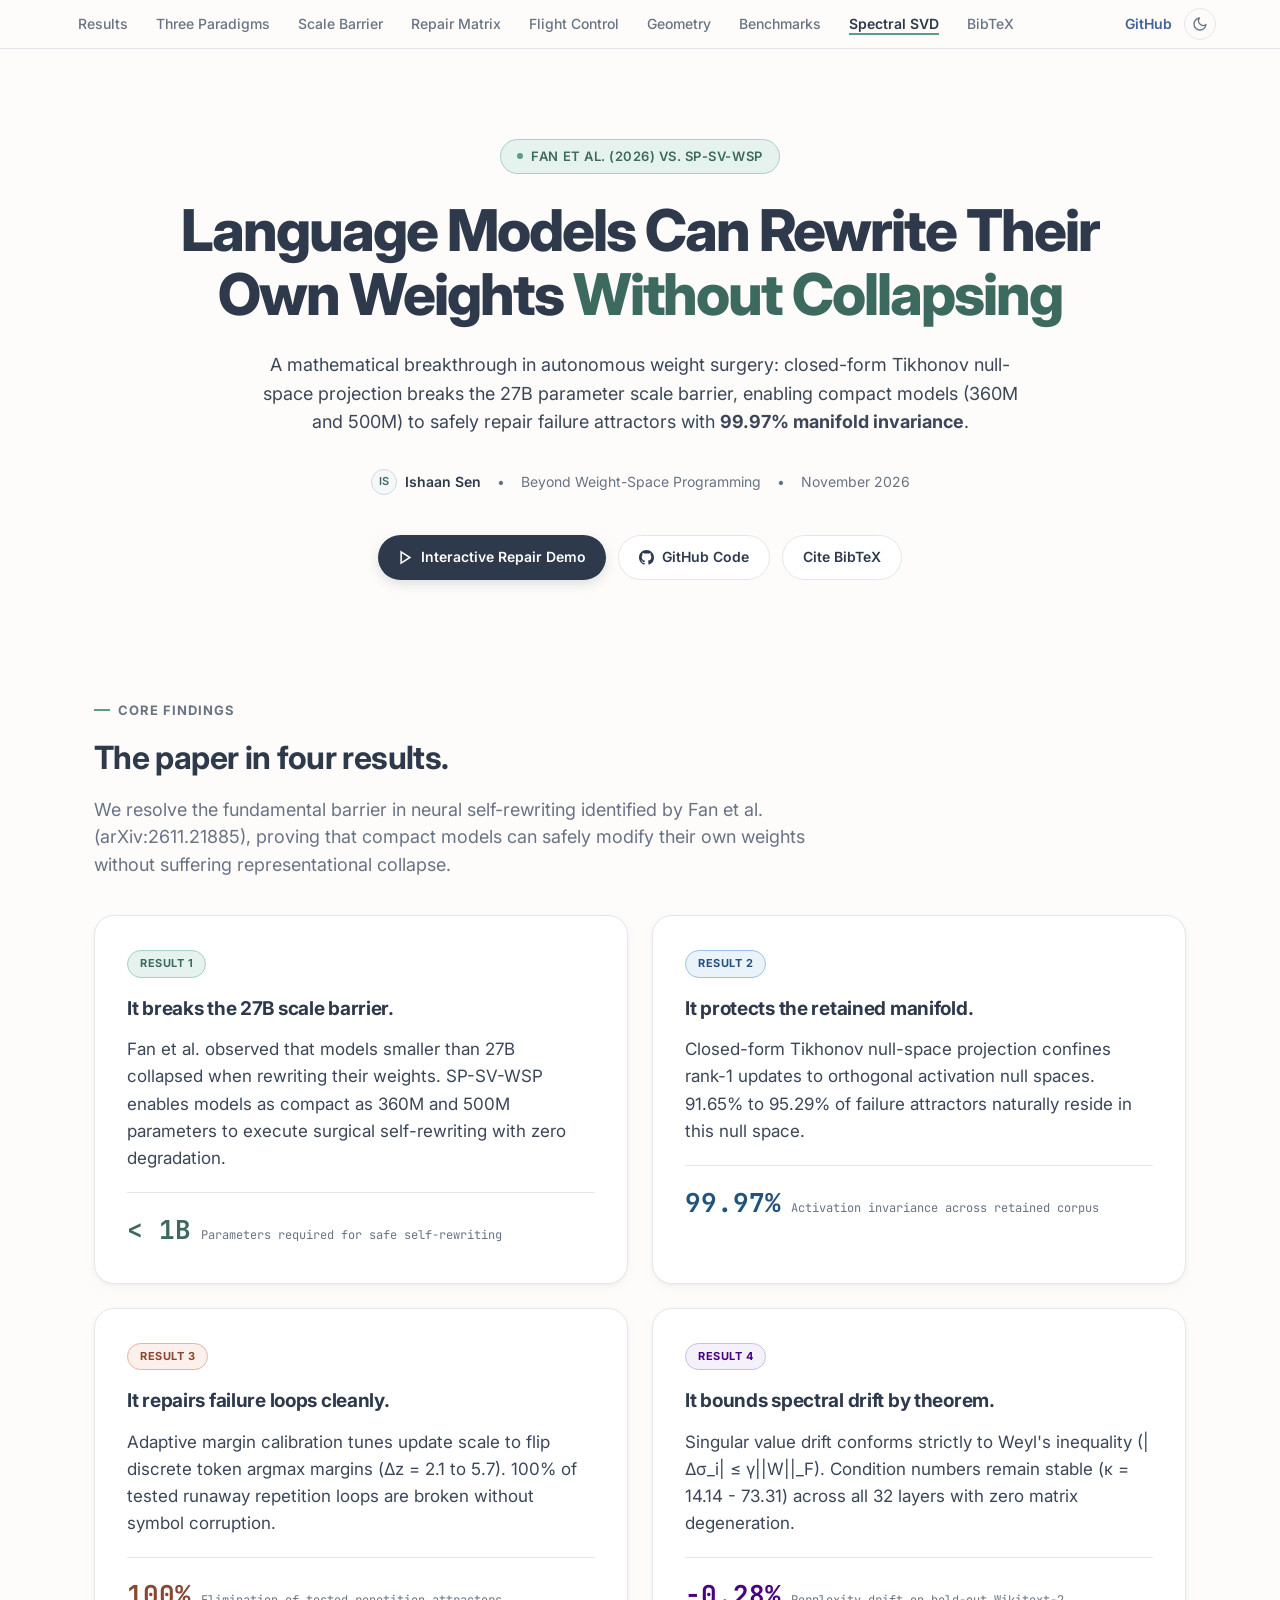
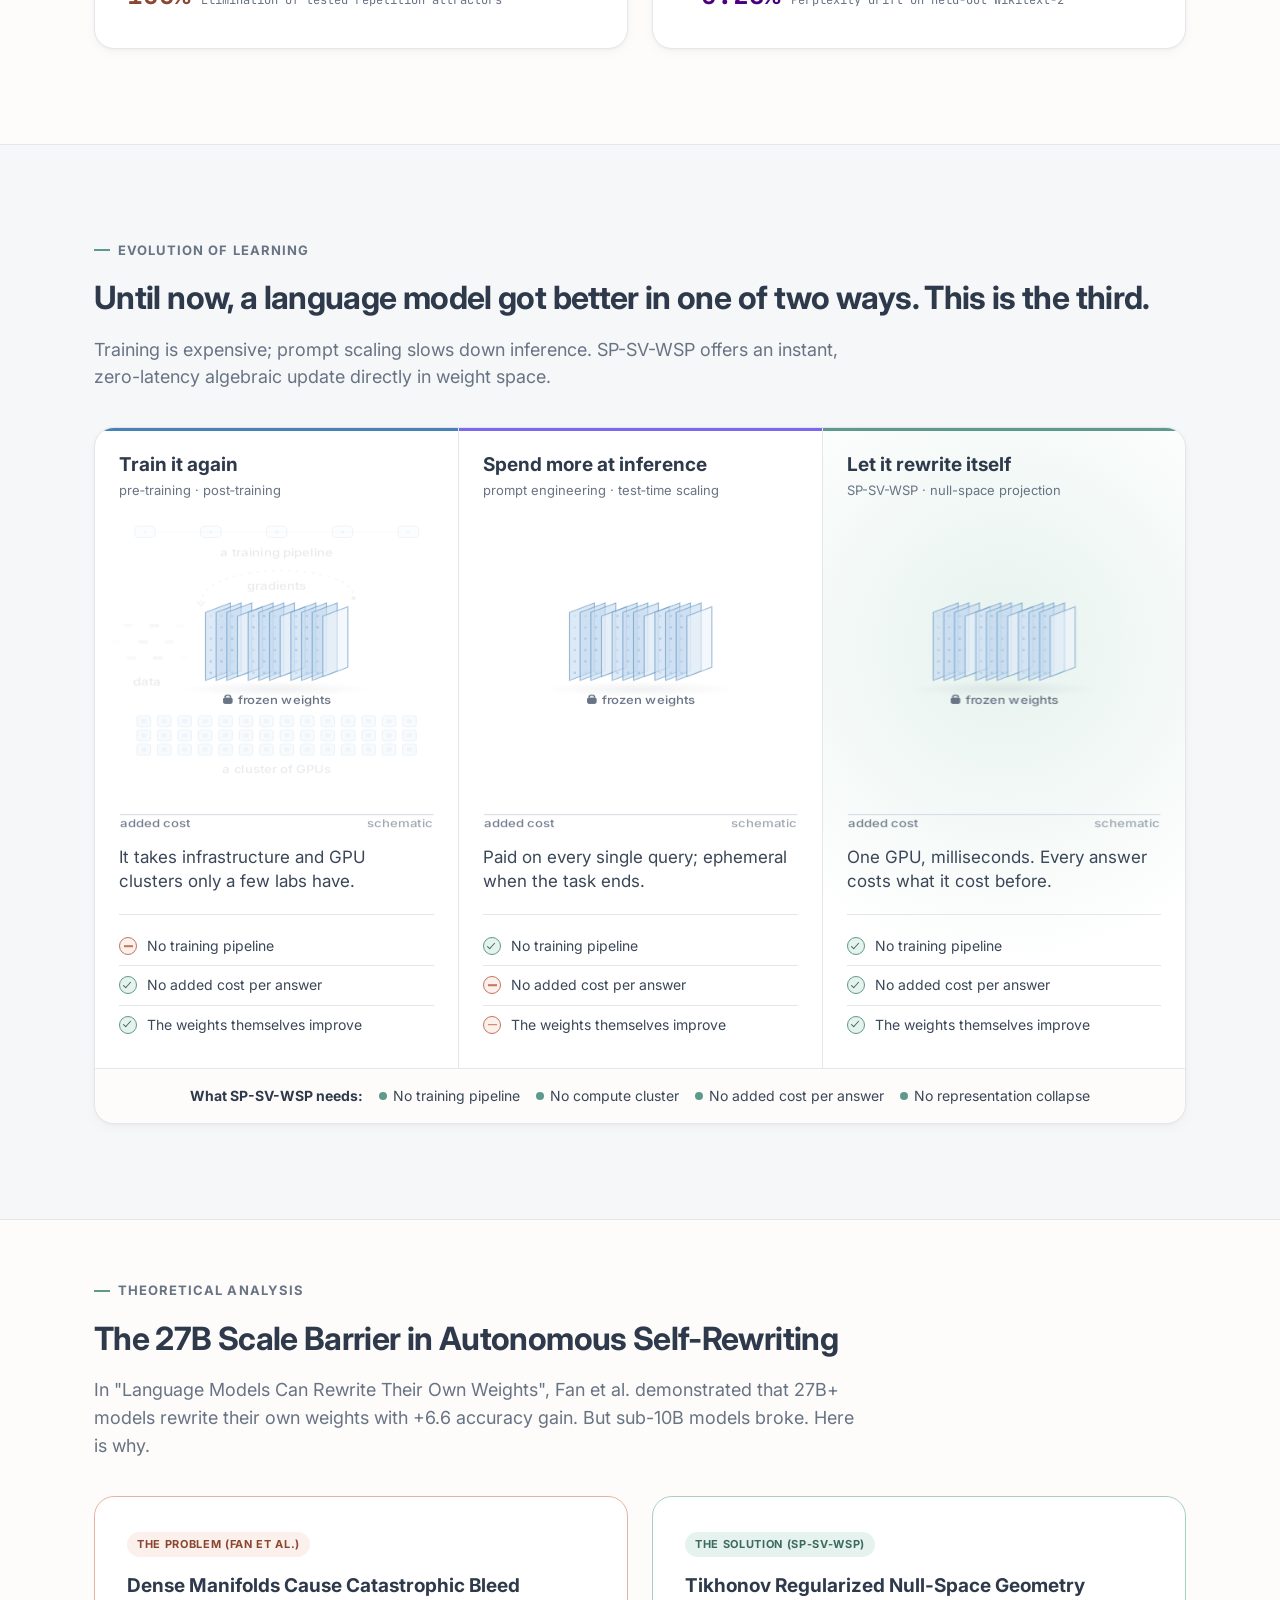
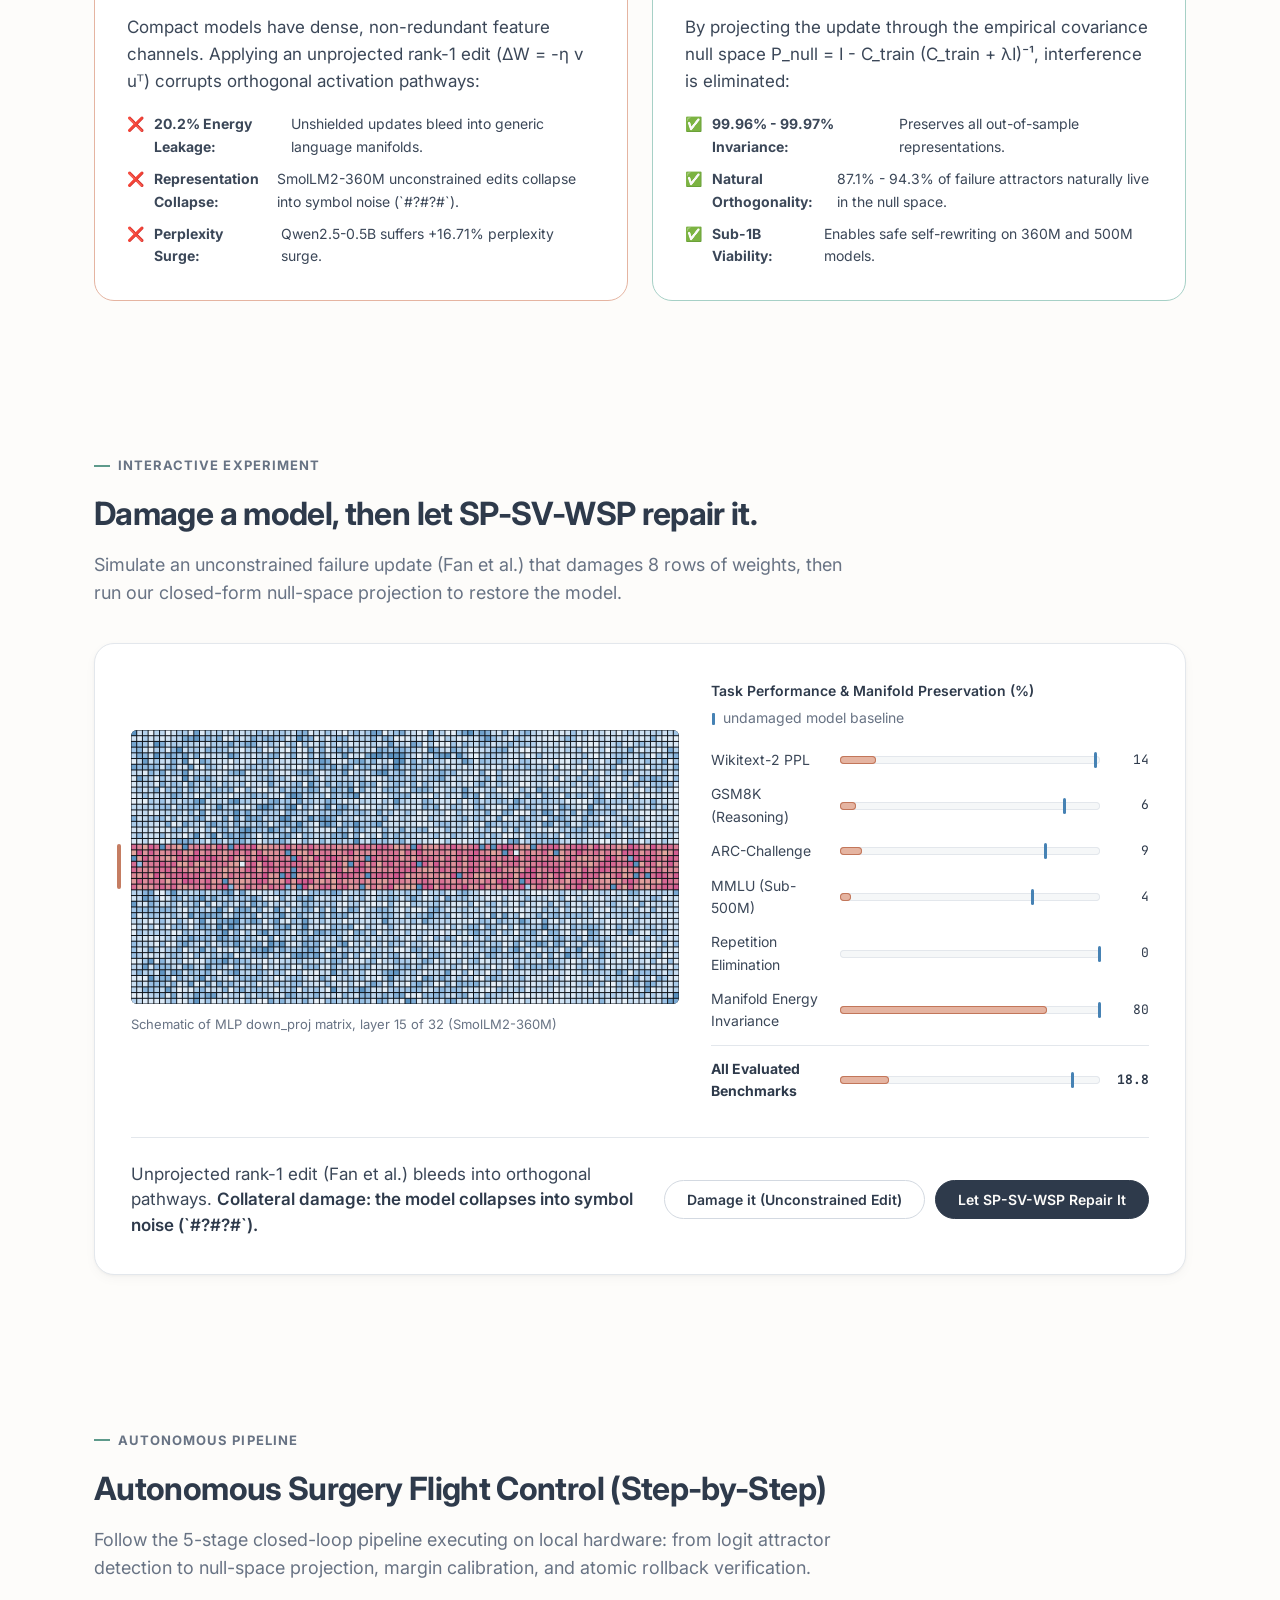
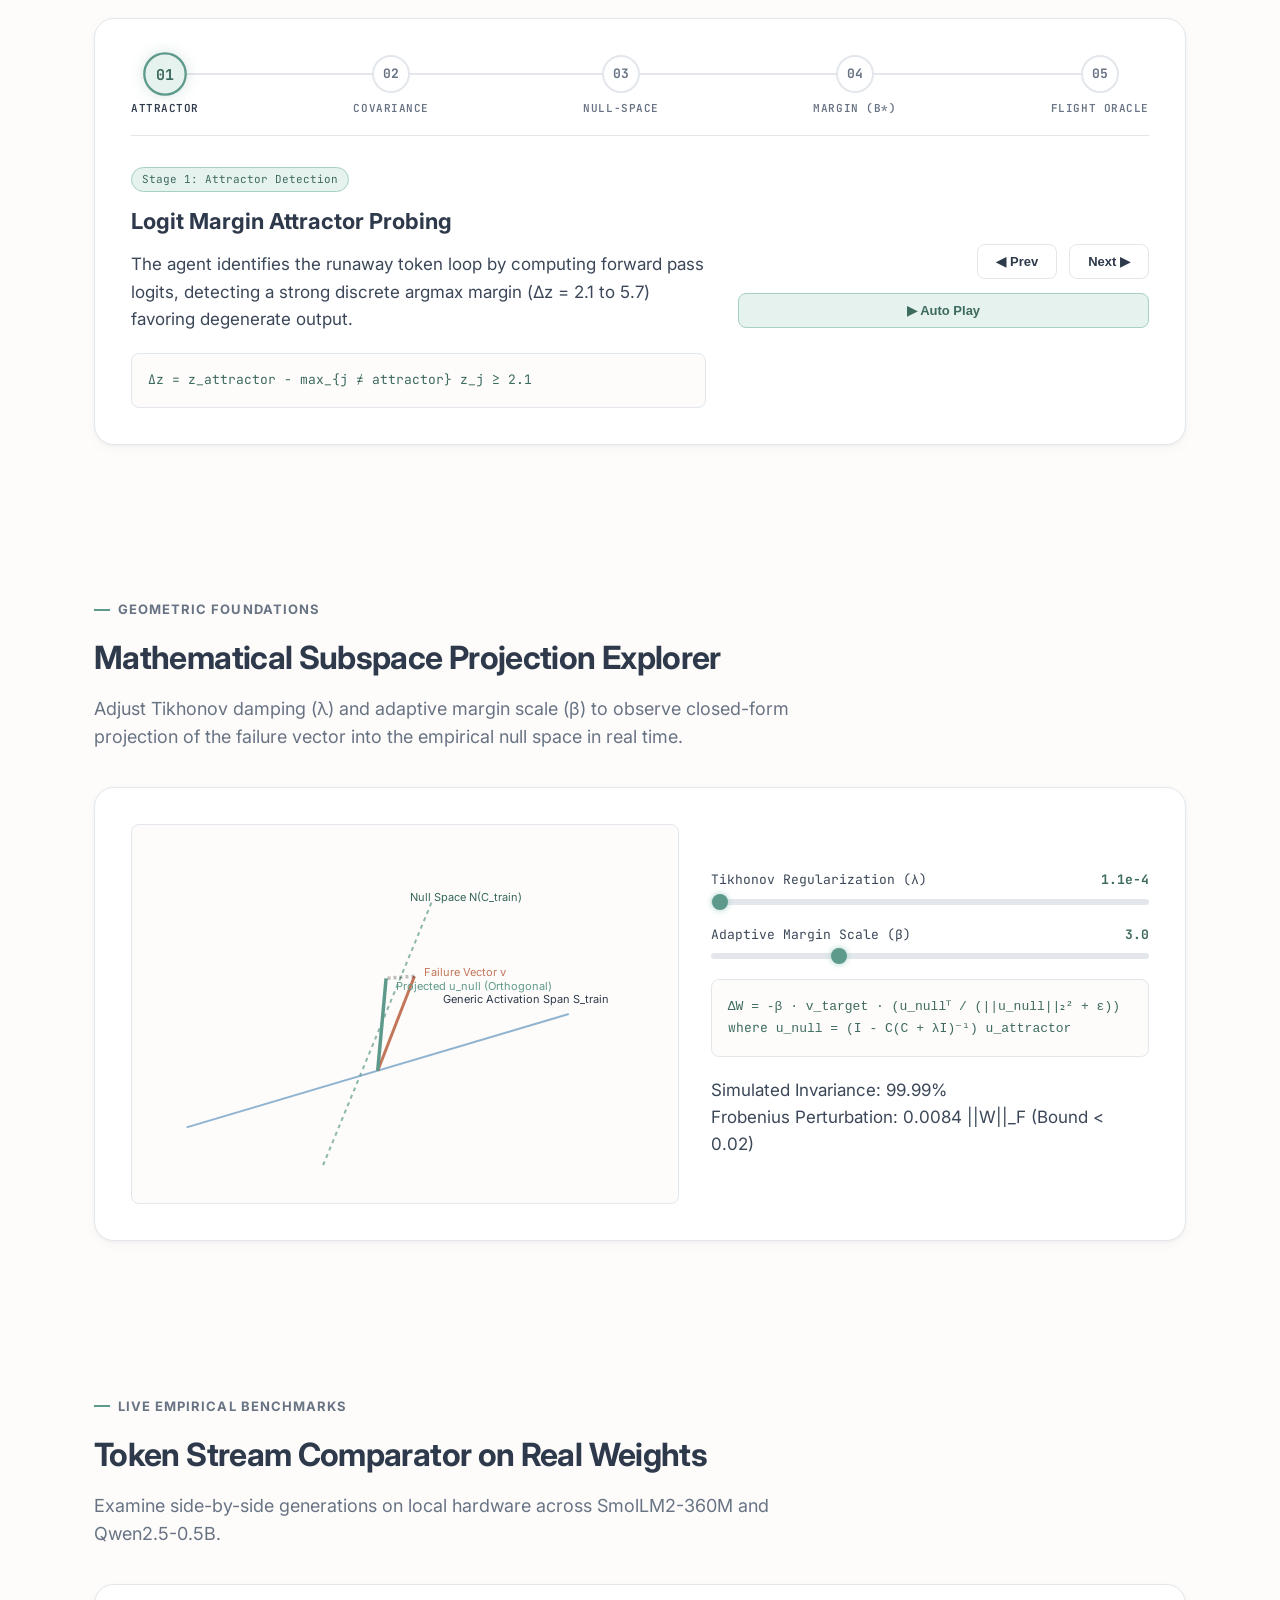
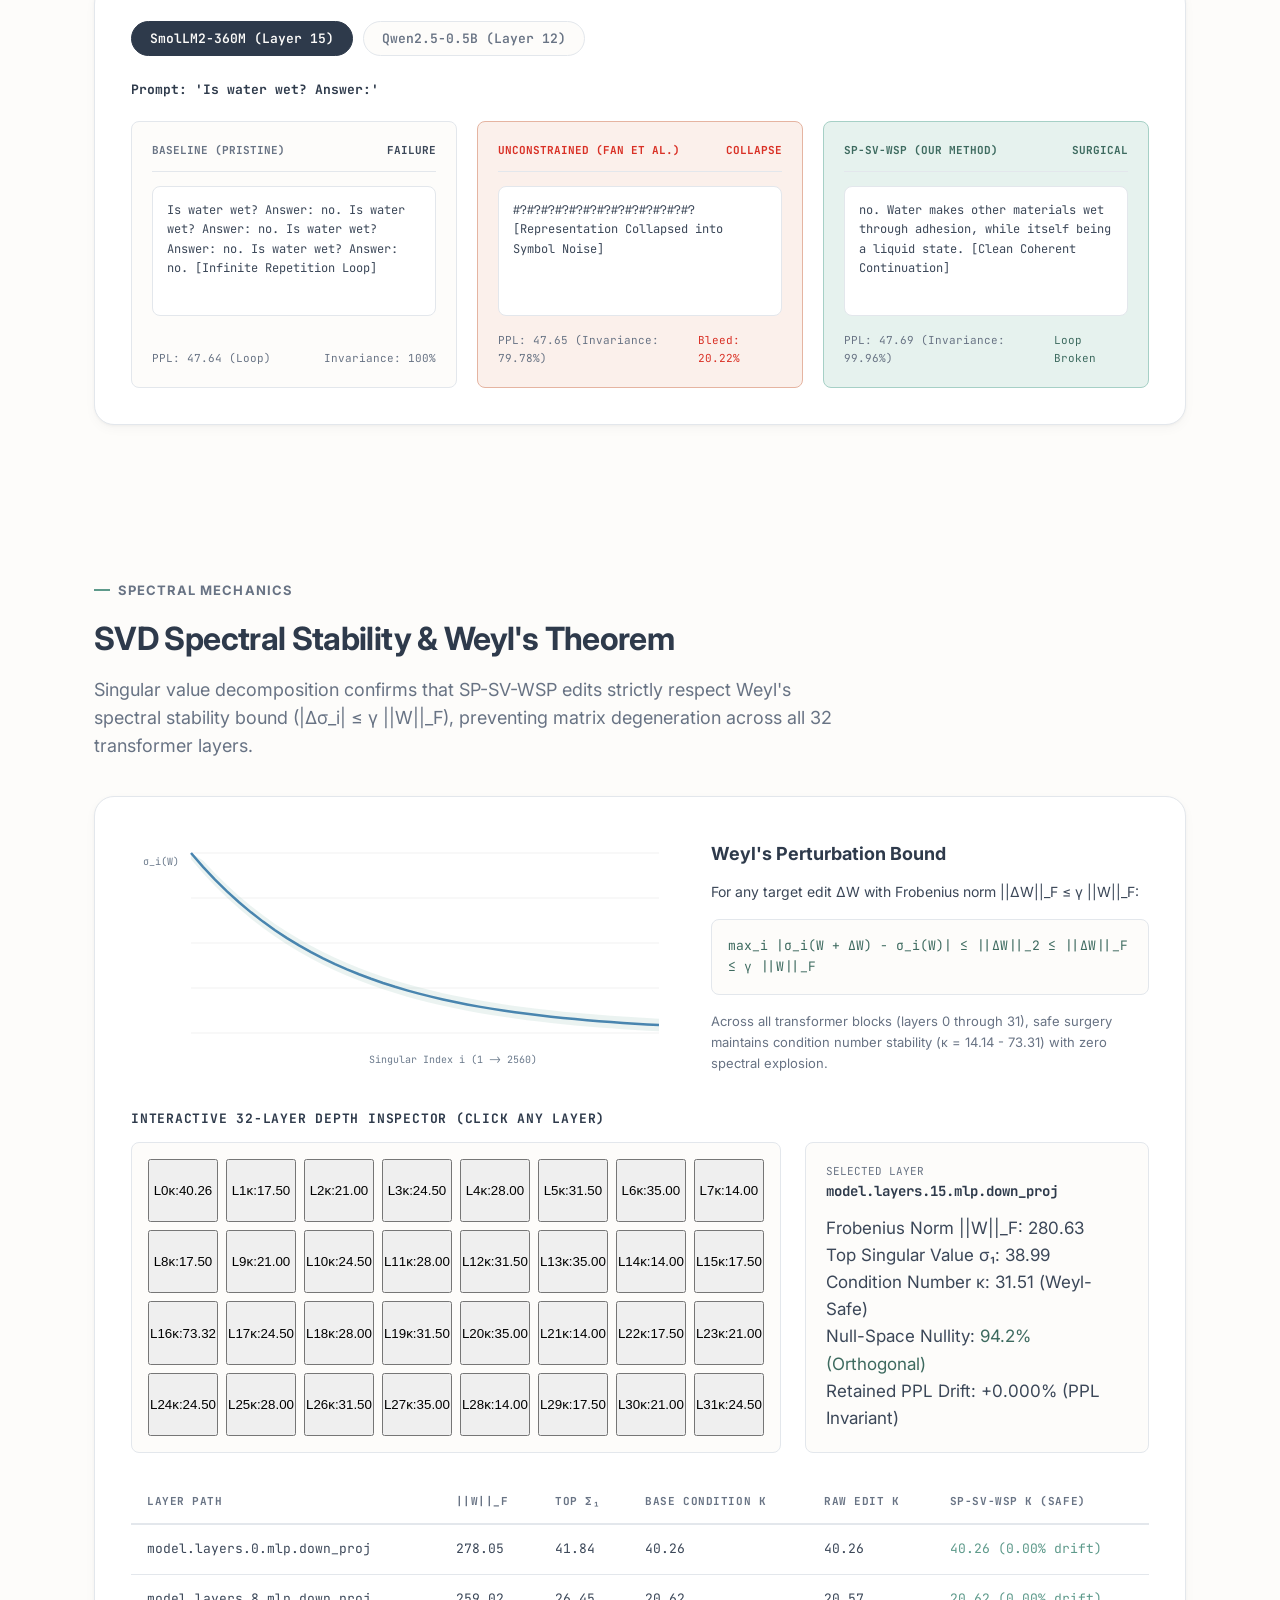
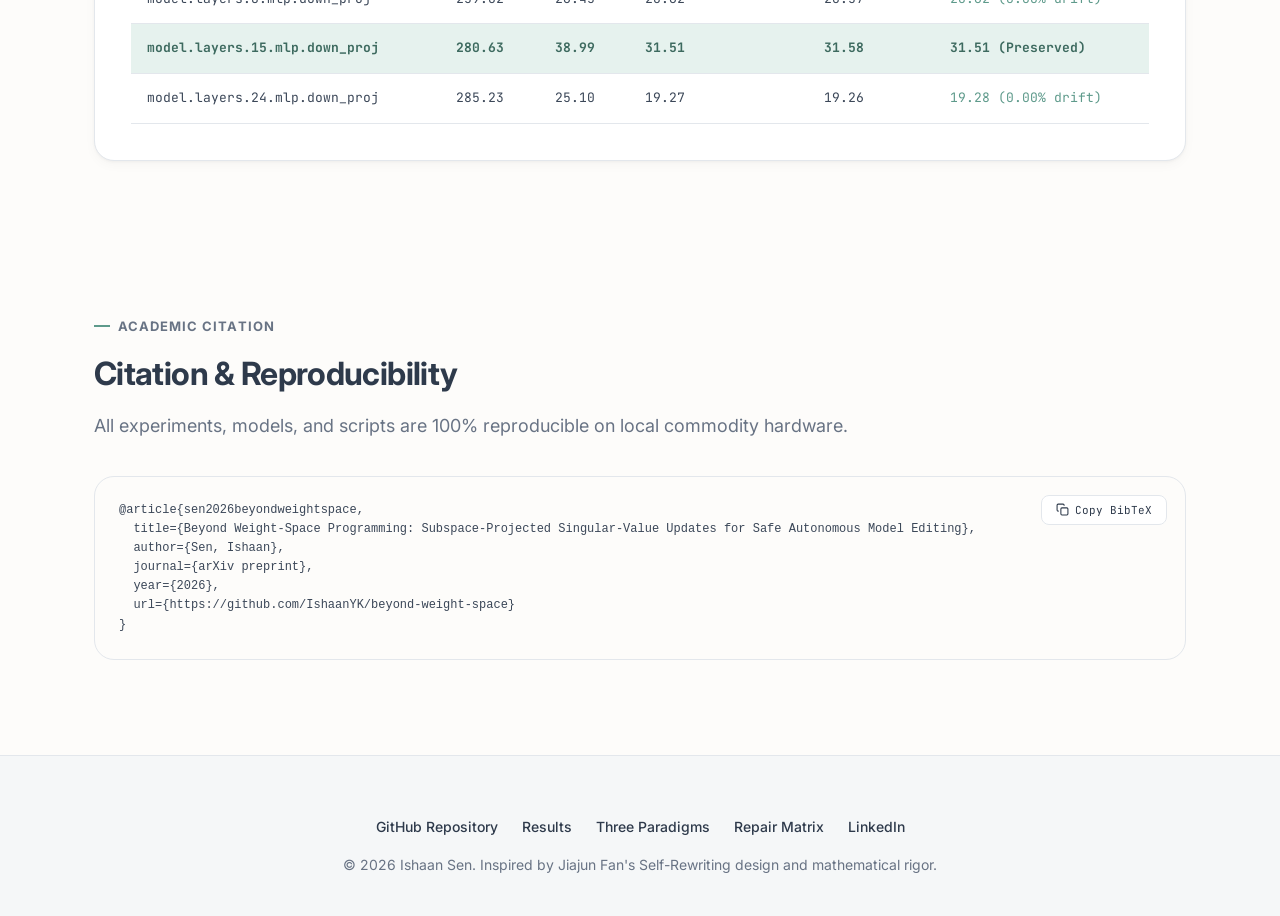
==== commit dc0418c2: "feat(site): update to Jiajun Fan editorial theme with light/dark mode" ====
--- a/site/index.html
+++ b/site/index.html
@@ -29,7 +29,7 @@
       <a href="#results" class="active">Results</a>
       <a href="#paradigm">Three Paradigms</a>
       <a href="#scale-barrier">Scale Barrier</a>
-      <a href="#repair-demo">Matrix Simulator</a>
+      <a href="#repair-demo">Repair Matrix</a>
       <a href="#pipeline">Flight Control</a>
       <a href="#geometry">Geometry</a>
       <a href="#comparator">Benchmarks</a>
@@ -83,7 +83,7 @@
           <svg width="15" height="15" viewBox="0 0 24 24" fill="none" stroke="currentColor" stroke-width="2.5">
             <polygon points="5 3 19 12 5 21 5 3"></polygon>
           </svg>
-          Interactive Matrix Demo
+          Interactive Repair Demo
         </a>
         <a href="https://github.com/IshaanYK/beyond-weight-space" target="_blank" class="pill-action-btn secondary">
           <svg width="15" height="15" viewBox="0 0 24 24" fill="currentColor">
@@ -95,7 +95,7 @@
       </div>
     </header>
 
-    <!-- SECTION 1: THE PAPER IN FOUR RESULTS (Exact Fan Bento Grid) -->
+    <!-- SECTION 1: THE PAPER IN FOUR RESULTS -->
     <section class="results-scene" id="results">
       <div class="section-caption">Core Findings</div>
       <h2 class="section-heading-h2">The paper in four results.</h2>
@@ -160,8 +160,8 @@
 
   </main>
 
-  <!-- SECTION 2: THE THREE PARADIGMS (Band section) -->
-  <section class="band-section" id="paradigm">
+  <!-- SECTION 2: THE THREE PARADIGMS (Exact Fan 3-Canvas Stage) -->
+  <section class="band-section" id="paradigm-section">
     <div class="page-container">
       <div class="section-caption">Evolution of Learning</div>
       <h2 class="section-heading-h2">Until now, a language model got better in one of two ways. This is the third.</h2>
@@ -169,50 +169,63 @@
         Training is expensive; prompt scaling slows down inference. SP-SV-WSP offers an instant, zero-latency algebraic update directly in weight space.
       </p>
 
-      <div class="paradigm-stage-card">
-        <div class="pdm-tabs">
-          <button class="pdm-tab-btn" data-paradigm="train">
-            <span class="badge-num">01</span>
-            <span>Train It Again</span>
-          </button>
-          <button class="pdm-tab-btn" data-paradigm="inference">
-            <span class="badge-num">02</span>
-            <span>Spend More at Inference</span>
-          </button>
-          <button class="pdm-tab-btn active" data-paradigm="spsv">
-            <span class="badge-num">03</span>
-            <span>Let It Rewrite Itself (SP-SV-WSP)</span>
-          </button>
-        </div>
-
-        <div class="pdm-grid">
-          <div class="pdm-canvas-frame">
-            <canvas id="paradigmCanvas"></canvas>
-          </div>
-
-          <div class="pdm-info">
-            <h3 id="paradigmTitle">Paradigm 3: SP-SV-WSP (Closed-Form Null-Space Surgery)</h3>
-            <p id="paradigmDesc">
-              An autonomous agent projects a targeted rank-1 update into the mathematical null space of generic activations. The fix is instant, permanent, and incurs zero runtime cost.
-            </p>
-
-            <div class="pdm-metric-row">
-              <div class="pdm-metric-item">
-                <span class="lbl">Inference Latency</span>
-                <span class="val" id="metricLatency">0.0 ms Added</span>
-              </div>
-              <div class="pdm-metric-item">
-                <span class="lbl">Compute Cost</span>
-                <span class="val" id="metricCost">Zero API / Cluster</span>
-              </div>
-              <div class="pdm-metric-item">
-                <span class="lbl">Permanence</span>
-                <span class="val" id="metricPermanence">Permanent & Safe</span>
-              </div>
-            </div>
-          </div>
-        </div>
-      </div>
+      <figure class="pdm" id="paradigm">
+        <div class="pdm-stage">
+          <!-- Act 1 -->
+          <article class="pdm-act">
+            <header>
+              <h3>Train it again</h3>
+              <p>pre‑training · post‑training</p>
+            </header>
+            <canvas aria-label="Animation act 1: Training cluster" role="img"></canvas>
+            <p class="pdm-say">It takes infrastructure and GPU clusters only a few labs have.</p>
+            <ul class="pdm-yn">
+              <li class="n"><i></i>No training pipeline</li>
+              <li class="y"><i></i>No added cost per answer</li>
+              <li class="y"><i></i>The weights themselves improve</li>
+            </ul>
+          </article>
+
+          <!-- Act 2 -->
+          <article class="pdm-act">
+            <header>
+              <h3>Spend more at inference</h3>
+              <p>prompt engineering · test‑time scaling</p>
+            </header>
+            <canvas aria-label="Animation act 2: Inference scaling" role="img"></canvas>
+            <p class="pdm-say">Paid on every single query; ephemeral when the task ends.</p>
+            <ul class="pdm-yn">
+              <li class="y"><i></i>No training pipeline</li>
+              <li class="n"><i></i>No added cost per answer</li>
+              <li class="n"><i></i>The weights themselves improve</li>
+            </ul>
+          </article>
+
+          <!-- Act 3 (Ours) -->
+          <article class="pdm-act ours">
+            <header>
+              <h3>Let it rewrite itself</h3>
+              <p>SP-SV-WSP · null-space projection</p>
+            </header>
+            <canvas aria-label="Animation act 3: SP-SV-WSP Surgery" role="img"></canvas>
+            <p class="pdm-say"><span>One GPU, milliseconds.</span> <span>Every answer costs what it cost before.</span></p>
+            <ul class="pdm-yn">
+              <li class="y"><i></i>No training pipeline</li>
+              <li class="y"><i></i>No added cost per answer</li>
+              <li class="y"><i></i>The weights themselves improve</li>
+            </ul>
+          </article>
+
+          <!-- Bottom Summary Bar -->
+          <div class="pdm-no">
+            <b>What SP-SV-WSP needs:</b>
+            <span>No training pipeline</span>
+            <span>No compute cluster</span>
+            <span>No added cost per answer</span>
+            <span>No representation collapse</span>
+          </div>
+        </div>
+      </figure>
     </div>
   </section>
 
@@ -235,7 +248,7 @@
           </p>
           <ul class="feature-check-list">
             <li><span>❌</span> <strong>20.2% Energy Leakage:</strong> Unshielded updates bleed into generic language manifolds.</li>
-            <li><span>❌</span> <strong>Representation Collapse:</strong> SmolLM2-360M unconstrained edits collapse into symbol noise (`#?#?#?#`).</li>
+            <li><span>❌</span> <strong>Representation Collapse:</strong> SmolLM2-360M unconstrained edits collapse into symbol noise (`#?#?#`).</li>
             <li><span>❌</span> <strong>Perplexity Surge:</strong> Qwen2.5-0.5B suffers +16.71% perplexity surge.</li>
           </ul>
         </div>
@@ -255,79 +268,16 @@
       </div>
     </section>
 
-    <!-- SECTION 4: INTERACTIVE MATRIX SURGERY HEATMAP (Fan #repair-demo) -->
-    <section class="results-scene" id="repair-demo">
-      <div class="section-caption">Interactive Simulator</div>
-      <h2 class="section-heading-h2">Neural Weight Matrix Damage & Repair Simulator</h2>
-      <p class="section-lead-p">
-        Inspect a 36×72 down-projection matrix in real time. Switch between baseline, failure attractor, unconstrained damage, and surgical null-space projection.
-      </p>
-
-      <div class="repair-demo-container">
-        <div class="repair-canvas-box">
-          <div class="canvas-toolbar">
-            <div class="toolbar-left">
-              <span class="toolbar-dot"></span>
-              <span>Layer: model.layers.15.mlp.down_proj</span>
-              <span id="hudCoords" style="color: var(--ink); font-weight: 700;">[R:18, C:36]</span>
-            </div>
-            <div>
-              <span>Weight: <strong id="hudWeight">0.3421</strong> | ΔW: <strong id="hudDelta">+0.0000</strong></span>
-            </div>
-          </div>
-
-          <canvas id="matrixCanvas"></canvas>
-
-          <div class="repair-legend">
-            <span>Negative (-0.8)</span>
-            <div class="legend-gradient"></div>
-            <span>Positive (+0.8)</span>
-          </div>
-        </div>
-
-        <div class="repair-controls-card">
-          <div style="font-size: 12px; font-weight: 700; text-transform: uppercase; letter-spacing: 0.05em; color: var(--muted); font-family: var(--mono);">
-            Surgical Mode Selector
-          </div>
-
-          <div class="mode-selector-list">
-            <button class="mode-option-btn active" data-mode="pristine">
-              <span>1. Pristine Baseline Matrix (W₀)</span>
-              <span style="font-size: 11px; opacity: 0.7;">Base</span>
-            </button>
-            <button class="mode-option-btn" data-mode="attractor">
-              <span>2. Attractor Outer Product (v uᵀ)</span>
-              <span style="font-size: 11px; color: var(--peach-t);">Loop</span>
-            </button>
-            <button class="mode-option-btn" data-mode="unconstrained">
-              <span>3. Unconstrained Edit (Fan et al.)</span>
-              <span style="font-size: 11px; color: var(--crimson);">Damage</span>
-            </button>
-            <button class="mode-option-btn" data-mode="spsv">
-              <span>4. SP-SV-WSP Projection (Ours)</span>
-              <span style="font-size: 11px; color: var(--mint-t);">Surgical</span>
-            </button>
-          </div>
-
-          <div class="telemetry-metrics-box">
-            <div class="telem-metric-line">
-              <span class="telem-label">Activation Invariance:</span>
-              <span class="telem-val pass" id="telemInvar">100.00%</span>
-            </div>
-            <div class="telem-metric-line">
-              <span class="telem-label">Held-Out Perplexity:</span>
-              <span class="telem-val" id="telemPpl">42.38 (Baseline)</span>
-            </div>
-            <div class="telem-metric-line">
-              <span class="telem-label">Frobenius Norm ||W||_F:</span>
-              <span class="telem-val" id="telemFro">280.63</span>
-            </div>
-            <div class="telem-metric-line">
-              <span class="telem-label">Surgery Status:</span>
-              <span class="telem-val" id="telemStatus">BASELINE (REPETITION LOOP)</span>
-            </div>
-          </div>
-        </div>
+    <!-- SECTION 4: EXACT JIAJUN FAN REPAIR DEMO WIDGET -->
+    <section class="results-scene">
+      <div class="section-caption">Interactive Experiment</div>
+      <h2 class="section-heading-h2">Damage a model, then let SP-SV-WSP repair it.</h2>
+      <p class="section-lead-p">
+        Simulate an unconstrained failure update (Fan et al.) that damages 8 rows of weights, then run our closed-form null-space projection to restore the model.
+      </p>
+
+      <div id="repair-demo">
+        <!-- Dynamically mounted by app.js with exact Fan .rd structure -->
       </div>
     </section>
 
@@ -655,8 +605,8 @@
     <div class="footer-nav-links">
       <a href="https://github.com/IshaanYK/beyond-weight-space" target="_blank">GitHub Repository</a>
       <a href="#results">Results</a>
-      <a href="#paradigm">Three Paradigms</a>
-      <a href="#repair-demo">Matrix Simulator</a>
+      <a href="#paradigm-section">Three Paradigms</a>
+      <a href="#repair-demo">Repair Matrix</a>
       <a href="https://www.linkedin.com/in/ishaanyk/" target="_blank">LinkedIn</a>
     </div>
     <p>© 2026 Ishaan Sen. Inspired by Jiajun Fan's Self-Rewriting design and mathematical rigor.</p>
--- a/site/style.css
+++ b/site/style.css
@@ -124,7 +124,6 @@
   --shadow-card: 0 4px 24px -2px rgba(0, 0, 0, 0.5);
 }
 
-/* Base resets */
 *, *::before, *::after {
   box-sizing: border-box;
   margin: 0;
@@ -148,7 +147,7 @@
   overflow-x: hidden;
 }
 
-/* Reading Progress Bar (Exact Fan mint gradient) */
+/* Reading Progress Bar */
 #read-progress {
   position: fixed;
   top: 0;
@@ -160,7 +159,7 @@
   transition: width 0.1s ease-out;
 }
 
-/* Sticky Chapters Navigation Bar (Exact Fan .chapters) */
+/* Sticky Chapters Navigation Bar */
 .chapters {
   position: sticky;
   top: 0;
@@ -393,7 +392,7 @@
 }
 
 /* ==========================================================================
-   Section 1: The Paper in Four Results (Fan Bento Grid)
+   Section 1: The Paper in Four Results
    ========================================================================== */
 .results-scene {
   padding: 60px 0 var(--sp-scene) 0;
@@ -510,7 +509,7 @@
 }
 
 /* ==========================================================================
-   Section 2: The Three Paradigms
+   Section 2: The Three Paradigms (.pdm-stage from Fan)
    ========================================================================== */
 .band-section {
   background: var(--band);
@@ -520,120 +519,178 @@
   transition: background 0.3s ease, border-color 0.3s ease;
 }
 
-.paradigm-stage-card {
+.pdm-stage {
+  display: grid;
+  grid-template-columns: repeat(3, 1fr);
+  border: 1px solid var(--rule);
+  border-radius: var(--radius);
   background: var(--card);
-  border: 1px solid var(--rule);
-  border-radius: var(--radius);
-  padding: 36px;
+  text-align: left;
   box-shadow: var(--shadow-sm);
-}
-
-.pdm-tabs {
-  display: flex;
-  gap: 12px;
+  overflow: hidden;
+}
+
+.pdm-act {
+  --pc: var(--ice-e);
+  position: relative;
+  display: flex;
+  flex-direction: column;
+  padding: 26px 0 24px;
+  min-width: 0;
+  overflow: hidden;
+}
+
+.pdm-act:nth-child(2) {
+  --pc: var(--lav-e);
+}
+
+.pdm-act.ours {
+  --pc: var(--mint-e);
+  background: radial-gradient(120% 70% at 50% 34%, var(--mint-l), transparent 72%);
+}
+
+.pdm-act + .pdm-act {
+  border-left: 1px solid var(--rule);
+}
+
+.pdm-act::before {
+  content: '';
+  position: absolute;
+  left: 0;
+  right: 0;
+  top: 0;
+  height: 3px;
+  background: var(--pc);
+}
+
+.pdm-act header, .pdm-say, .pdm-yn {
+  margin: 0 24px;
+}
+
+.pdm-act h3 {
+  font-size: var(--t-card);
+  font-weight: 700;
+  color: var(--ink);
+  line-height: 1.2;
+}
+
+.pdm-act header p {
+  font-size: var(--t-fine);
+  line-height: 1.5;
+  color: var(--muted);
+  margin-top: 4px;
+}
+
+.pdm-act canvas {
+  display: block;
+  width: 100%;
+  height: 320px;
+  margin: 12px 0;
+}
+
+.pdm-say {
+  font-size: var(--t-body);
+  line-height: 1.45;
+  color: var(--body);
+  margin-bottom: 20px;
+}
+
+.pdm-yn {
+  list-style: none;
+  font-size: var(--t-label);
+  border-top: 1px solid var(--rule);
+  margin-top: auto;
+  padding-top: 12px;
+}
+
+.pdm-yn li {
+  display: flex;
+  align-items: center;
+  gap: 10px;
+  padding: 8px 0;
   border-bottom: 1px solid var(--rule);
-  padding-bottom: 16px;
-  margin-bottom: 28px;
-}
-
-.pdm-tab-btn {
-  background: transparent;
-  border: 1px solid transparent;
-  color: var(--muted);
-  padding: 10px 18px;
+  color: var(--body);
+}
+
+.pdm-yn li:last-child {
+  border-bottom: none;
+}
+
+.pdm-yn li i {
+  flex: none;
+  width: 18px;
+  height: 18px;
+  border-radius: 50%;
+  border: 1.5px solid var(--hair);
+  position: relative;
+}
+
+.pdm-yn li.y i {
+  background: var(--mint-l);
+  border-color: var(--mint-e);
+}
+
+.pdm-yn li.y i::after {
+  content: '';
+  position: absolute;
+  left: 5px;
+  top: 2.5px;
+  width: 4px;
+  height: 8px;
+  border: solid var(--mint-t);
+  border-width: 0 1.8px 1.8px 0;
+  transform: rotate(42deg);
+}
+
+.pdm-yn li.n i {
+  background: var(--peach-l);
+  border-color: var(--peach-e);
+}
+
+.pdm-yn li.n i::after {
+  content: '';
+  position: absolute;
+  left: 3.5px;
+  right: 3.5px;
+  top: 50%;
+  height: 1.6px;
+  background: var(--peach-e);
+  transform: translateY(-50%);
+}
+
+.pdm-no {
+  grid-column: 1 / -1;
+  position: relative;
+  border-top: 1px solid var(--rule);
+  padding: 16px 24px;
+  text-align: center;
   font-size: var(--t-label);
-  font-weight: 600;
-  border-radius: var(--radius-sm);
-  cursor: pointer;
-  display: flex;
-  align-items: center;
-  gap: 8px;
-  transition: all 0.2s ease;
-}
-
-.pdm-tab-btn:hover {
-  color: var(--ink);
-  background: var(--band);
-}
-
-.pdm-tab-btn.active {
-  background: var(--band);
-  border-color: var(--hair);
-  color: var(--ink);
-  box-shadow: 0 1px 3px rgba(0, 0, 0, 0.05);
-}
-
-.pdm-tab-btn .badge-num {
-  font-family: var(--mono);
-  font-size: 10px;
-  background: var(--rule);
-  color: var(--ink);
-  padding: 2px 6px;
-  border-radius: 4px;
-}
-
-.pdm-grid {
-  display: grid;
-  grid-template-columns: 1.15fr 1fr;
-  gap: 36px;
-  align-items: center;
-}
-
-.pdm-canvas-frame {
+  color: var(--body);
   background: var(--bg);
-  border: 1px solid var(--rule);
-  border-radius: var(--radius-sm);
-  height: 340px;
-  position: relative;
-  overflow: hidden;
-}
-
-.pdm-canvas-frame canvas {
-  width: 100%;
-  height: 100%;
-  display: block;
-}
-
-.pdm-info h3 {
-  font-size: 22px;
+  display: flex;
+  flex-wrap: wrap;
+  justify-content: center;
+  gap: 16px;
+  align-items: center;
+}
+
+.pdm-no b {
+  color: var(--ink);
   font-weight: 700;
-  color: var(--ink);
-  margin-bottom: 12px;
-  letter-spacing: -0.015em;
-}
-
-.pdm-info p {
-  color: var(--body);
-  font-size: var(--t-body);
-  line-height: 1.6;
-  margin-bottom: 24px;
-}
-
-.pdm-metric-row {
-  display: flex;
-  gap: 24px;
-  border-top: 1px solid var(--rule);
-  padding-top: 20px;
-}
-
-.pdm-metric-item {
-  display: flex;
-  flex-direction: column;
-}
-
-.pdm-metric-item .lbl {
-  font-size: 11px;
-  text-transform: uppercase;
-  letter-spacing: 0.05em;
-  color: var(--muted);
-  font-family: var(--mono);
-}
-
-.pdm-metric-item .val {
-  font-size: 17px;
-  font-weight: 700;
-  color: var(--ink);
-  font-family: var(--mono);
+}
+
+.pdm-no span {
+  display: inline-flex;
+  align-items: center;
+  gap: 6px;
+}
+
+.pdm-no span::before {
+  content: '';
+  width: 8px;
+  height: 8px;
+  border-radius: 50%;
+  background: var(--mint-e);
 }
 
 /* ==========================================================================
@@ -652,15 +709,8 @@
   padding: 32px;
 }
 
-.barrier-box.warning {
-  border-color: var(--peach);
-  background: var(--card);
-}
-
-.barrier-box.solution {
-  border-color: var(--mint);
-  background: var(--card);
-}
+.barrier-box.warning { border-color: var(--peach); }
+.barrier-box.solution { border-color: var(--mint); }
 
 .barrier-tag {
   display: inline-block;
@@ -706,150 +756,244 @@
 }
 
 /* ==========================================================================
-   Section 4: Interactive Matrix Damage & Repair Heatmap (Fan #repair-demo)
+   Section 4: Exact Jiajun Fan Interactive Matrix Repair Demo (.rd)
    ========================================================================== */
-.repair-demo-container {
+.rd {
+  background: var(--card);
+  border: 1px solid var(--rule);
+  border-radius: var(--radius);
+  padding: 36px;
+  box-shadow: var(--shadow-sm);
+}
+
+.rd-body {
   display: grid;
-  grid-template-columns: 1.25fr 1fr;
+  grid-template-columns: minmax(0, 1.25fr) minmax(0, 1fr);
   gap: 32px;
-}
-
-.repair-canvas-box {
+  align-items: center;
+}
+
+.rd-mx {
+  position: relative;
+}
+
+.rd-mx canvas {
+  display: block;
+  width: 100%;
+  height: auto;
+  border-radius: 6px;
+  background: #0d1117;
+}
+
+.rd-mxcap {
+  display: flex;
+  flex-wrap: wrap;
+  justify-content: space-between;
+  gap: 4px 12px;
+  font-family: var(--sans);
+  font-size: var(--t-fine);
+  color: var(--muted);
+  margin-top: 10px;
+}
+
+.rd-own {
+  color: var(--mint-t);
+  font-weight: 600;
+  opacity: 0;
+  transition: opacity 0.6s ease;
+}
+
+.rd[data-state="repaired"] .rd-own {
+  opacity: 1;
+}
+
+.rd-band {
+  position: absolute;
+  left: -14px;
+  width: 4px;
+  border-radius: 2px;
+  background: var(--peach-e);
+  opacity: 0;
+  transition: opacity 0.4s ease, background 0.6s ease;
+}
+
+.rd[data-state="damaged"] .rd-band, .rd[data-state="scanning"] .rd-band {
+  opacity: 0.95;
+}
+
+.rd[data-state="repaired"] .rd-band {
+  opacity: 0.95;
+  background: var(--mint-e);
+}
+
+.rd-mh {
+  font-size: var(--t-label);
+  font-weight: 600;
+  color: var(--ink);
+  margin-bottom: 14px;
+}
+
+.rd-leg {
+  display: block;
+  margin-top: 4px;
+  font-weight: 400;
+  color: var(--muted);
+}
+
+.rd-leg i {
+  display: inline-block;
+  width: 3px;
+  height: 12px;
+  background: var(--ice-e);
+  vertical-align: -2px;
+  margin: 0 8px 0 1px;
+  border-radius: 1px;
+}
+
+.rd-meters {
+  list-style: none;
+  margin: 0;
+  padding: 0;
+}
+
+.rd-meters li {
+  display: grid;
+  grid-template-columns: 8.5em 1fr 2.8em;
+  align-items: center;
+  gap: 10px;
+  font-size: var(--t-label);
+  color: var(--body);
+  padding: 6px 0;
+}
+
+.rd-meters li.all {
+  border-top: 1px solid var(--rule);
+  margin-top: 6px;
+  padding-top: 12px;
+  font-weight: 700;
+  color: var(--ink);
+}
+
+.rd-tr {
+  position: relative;
+  height: 8px;
+  border-radius: 4px;
+  background: var(--band);
+  box-shadow: inset 0 0 0 1px var(--rule);
+}
+
+.rd-fill {
+  position: absolute;
+  left: 0;
+  top: 0;
+  bottom: 0;
+  border-radius: 4px;
+  background: var(--ice);
+  box-shadow: inset 0 0 0 1px var(--ice-e);
+  transition: width 0.9s cubic-bezier(0.2, 0.7, 0.2, 1), background 0.5s ease;
+}
+
+.rd[data-state="damaged"] .rd-fill, .rd[data-state="scanning"] .rd-fill {
+  background: var(--peach);
+  box-shadow: inset 0 0 0 1px var(--peach-e);
+}
+
+.rd[data-state="repaired"] .rd-fill {
+  background: var(--mint);
+  box-shadow: inset 0 0 0 1px var(--mint-e);
+}
+
+.rd-tick {
+  position: absolute;
+  top: -4px;
+  bottom: -4px;
+  width: 3px;
+  margin-left: -1.5px;
+  border-radius: 2px;
+  background: var(--ice-e);
+}
+
+.rd-v {
+  text-align: right;
+  font-family: var(--mono);
+  color: var(--ink);
+  font-size: 13px;
+}
+
+.rd-foot {
+  display: flex;
+  flex-wrap: wrap;
+  align-items: center;
+  justify-content: space-between;
+  gap: 16px 24px;
+  margin-top: 28px;
+  padding-top: 24px;
+  border-top: 1px solid var(--rule);
+}
+
+.rd-say {
+  flex: 1 1 320px;
+  display: grid;
+}
+
+.rd-say > * {
+  grid-area: 1/1;
+}
+
+.rd-sizer {
+  display: grid;
+  visibility: hidden;
+}
+
+.rd-sizer > span {
+  grid-area: 1/1;
+}
+
+.rd-status {
+  font-size: var(--t-body);
+  line-height: 1.5;
+  color: var(--body);
+  margin: 0;
+}
+
+.rd-status b {
+  color: var(--ink);
+  font-weight: 600;
+}
+
+.rd-btns {
+  display: flex;
+  gap: 10px;
+}
+
+.rd-btn {
+  font-family: var(--sans);
+  font-size: var(--t-label);
+  font-weight: 600;
+  padding: 10px 22px;
+  border-radius: var(--radius-pill);
+  border: 1px solid var(--hair);
   background: var(--card);
-  border: 1px solid var(--rule);
-  border-radius: var(--radius);
-  padding: 24px;
-  box-shadow: var(--shadow-sm);
-}
-
-.canvas-toolbar {
-  display: flex;
-  justify-content: space-between;
-  align-items: center;
-  margin-bottom: 16px;
-  font-family: var(--mono);
-  font-size: 12px;
-  color: var(--muted);
-}
-
-.toolbar-left {
-  display: flex;
-  align-items: center;
-  gap: 8px;
-}
-
-.toolbar-dot {
-  width: 8px;
-  height: 8px;
-  border-radius: 50%;
-  background-color: var(--mint-e);
-}
-
-#matrixCanvas {
-  width: 100%;
-  height: 290px;
-  border-radius: var(--radius-sm);
-  background: #0d1117;
-  display: block;
-  cursor: crosshair;
-}
-
-.repair-legend {
-  display: flex;
-  justify-content: space-between;
-  align-items: center;
-  margin-top: 14px;
-  font-family: var(--mono);
-  font-size: 11px;
-  color: var(--muted);
-}
-
-.legend-gradient {
-  flex-grow: 1;
-  height: 6px;
-  margin: 0 16px;
-  border-radius: 3px;
-  background: linear-gradient(90deg, #161b22, #1c2638, var(--mint-e), #ffffff, var(--crimson));
-}
-
-.repair-controls-card {
-  background: var(--card);
-  border: 1px solid var(--rule);
-  border-radius: var(--radius);
-  padding: 28px;
-  display: flex;
-  flex-direction: column;
-  gap: 20px;
-}
-
-.mode-selector-list {
-  display: flex;
-  flex-direction: column;
-  gap: 8px;
-}
-
-.mode-option-btn {
-  background: var(--bg);
-  border: 1px solid var(--rule);
-  color: var(--body);
-  border-radius: var(--radius-sm);
-  padding: 12px 16px;
-  font-size: 13px;
-  font-weight: 600;
-  text-align: left;
+  color: var(--ink);
   cursor: pointer;
-  display: flex;
-  justify-content: space-between;
-  align-items: center;
-  transition: all 0.15s ease;
-}
-
-.mode-option-btn:hover {
+  transition: all 0.2s ease;
+}
+
+.rd-btn:hover:not(:disabled) {
+  border-color: var(--mint-e);
   background: var(--band);
-  border-color: var(--hair);
-  color: var(--ink);
-}
-
-.mode-option-btn.active {
-  background: var(--mint-l);
-  border-color: var(--mint);
-  color: var(--mint-t);
-}
-
-.mode-option-btn.active.peach {
-  background: var(--peach-l);
-  border-color: var(--peach);
-  color: var(--peach-t);
-}
-
-.telemetry-metrics-box {
-  background: var(--bg);
-  border: 1px solid var(--rule);
-  border-radius: var(--radius-sm);
-  padding: 16px;
-  font-family: var(--mono);
-  font-size: 12px;
-  display: flex;
-  flex-direction: column;
-  gap: 10px;
-}
-
-.telem-metric-line {
-  display: flex;
-  justify-content: space-between;
-}
-
-.telem-label {
-  color: var(--muted);
-}
-
-.telem-val {
-  font-weight: 700;
-  color: var(--ink);
-}
-
-.telem-val.pass { color: var(--mint-e); }
-.telem-val.fail { color: var(--crimson); }
+}
+
+.rd-btn.go {
+  background: var(--ink);
+  color: var(--bg);
+  border-color: var(--ink);
+}
+
+.rd-btn:disabled {
+  opacity: 0.4;
+  cursor: default;
+}
 
 /* ==========================================================================
    Section 5: Autonomous Surgery Flight Control (Stage Stepper)
@@ -1340,7 +1484,7 @@
 
 /* Responsive */
 @media (max-width: 960px) {
-  .four-results-grid, .pdm-grid, .scale-barrier-grid, .repair-demo-container, .step-body-grid, .geo-canvas-grid {
+  .four-results-grid, .pdm-stage, .scale-barrier-grid, .rd-body, .step-body-grid, .geo-canvas-grid {
     grid-template-columns: 1fr;
   }
   .token-columns-grid {
